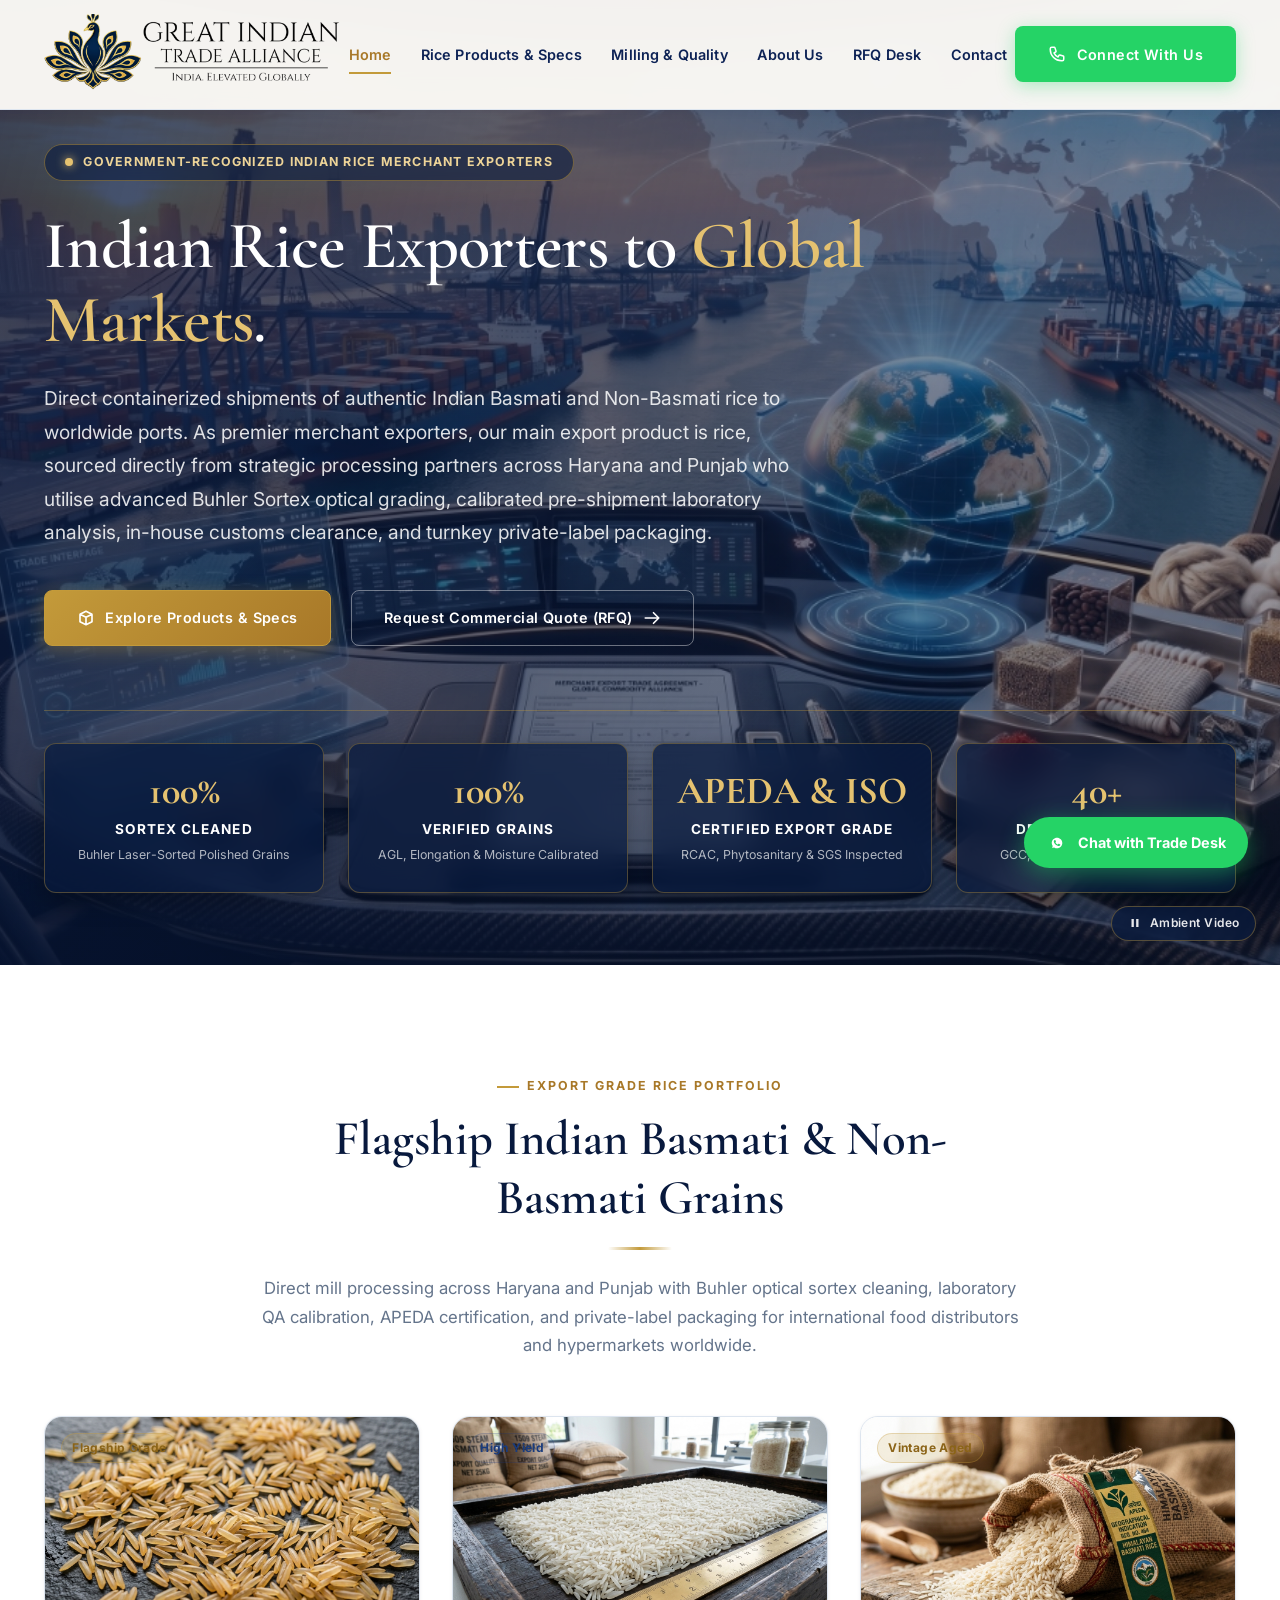
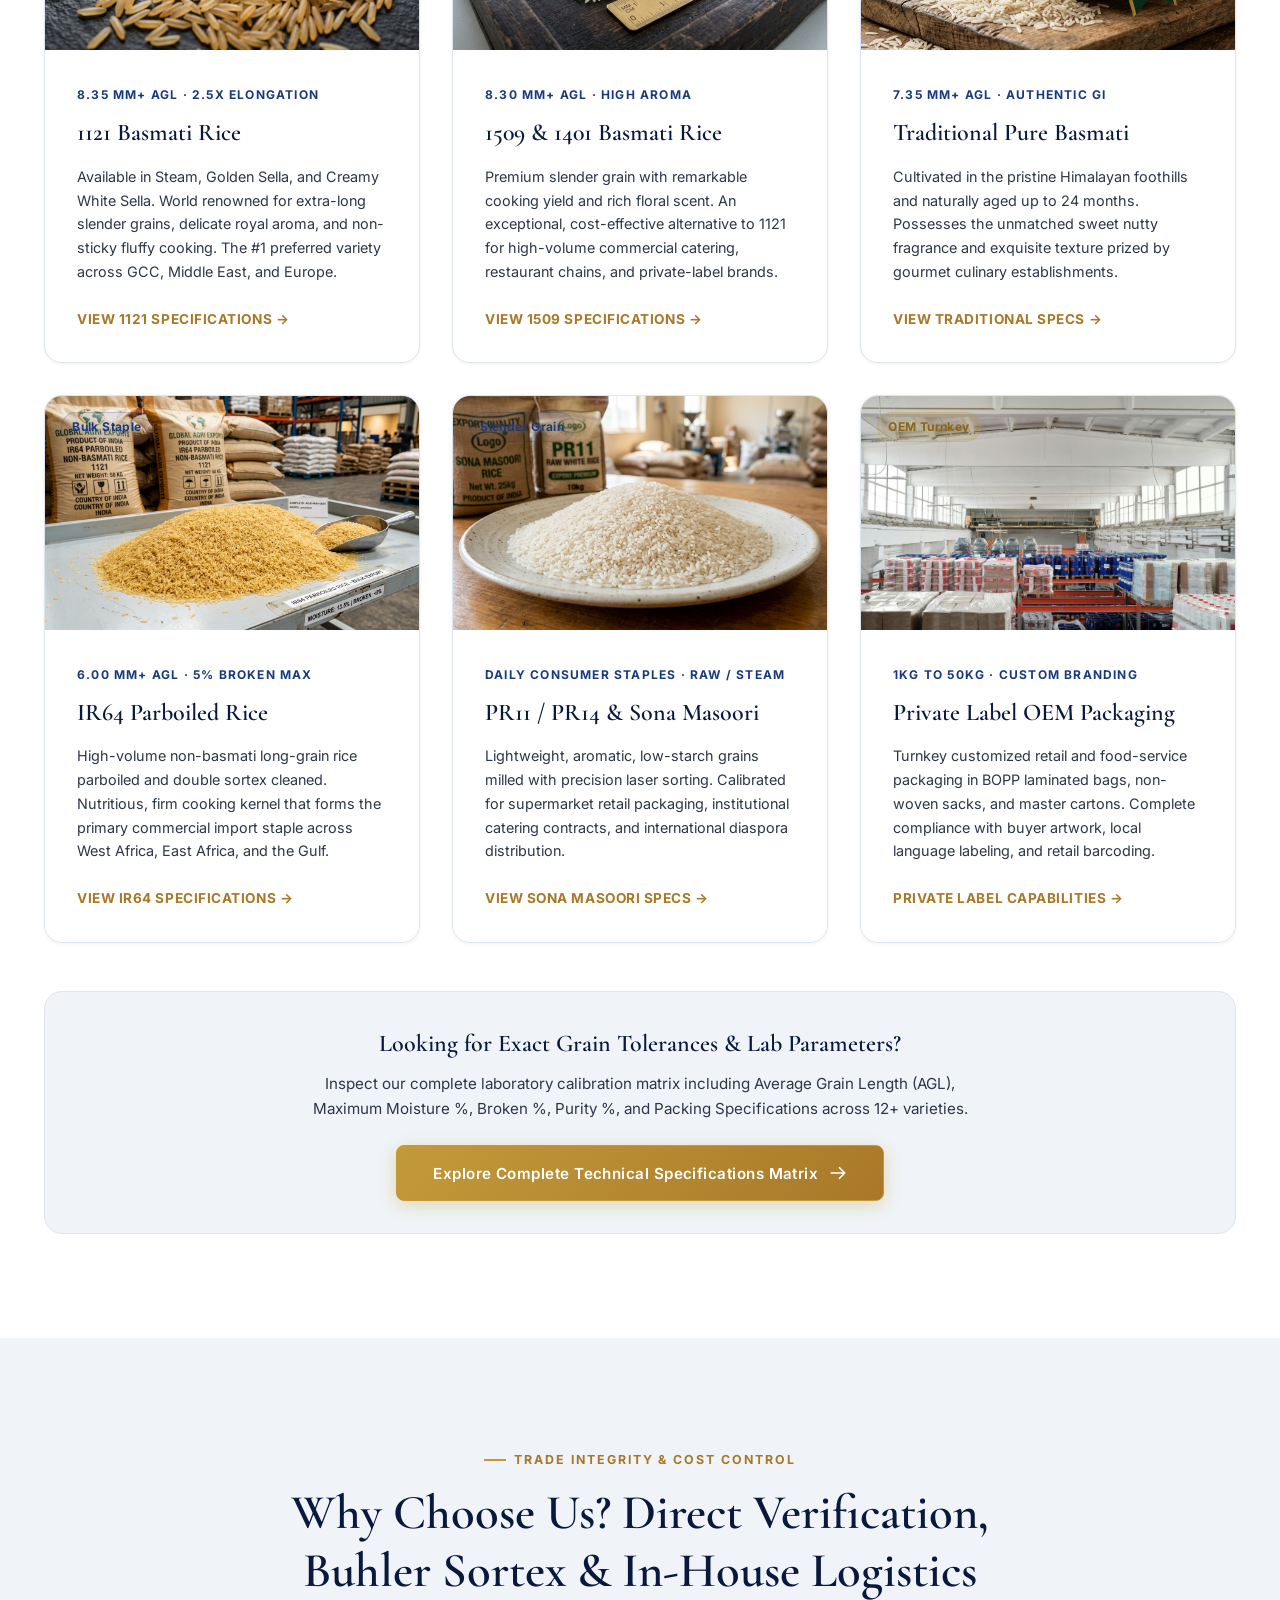
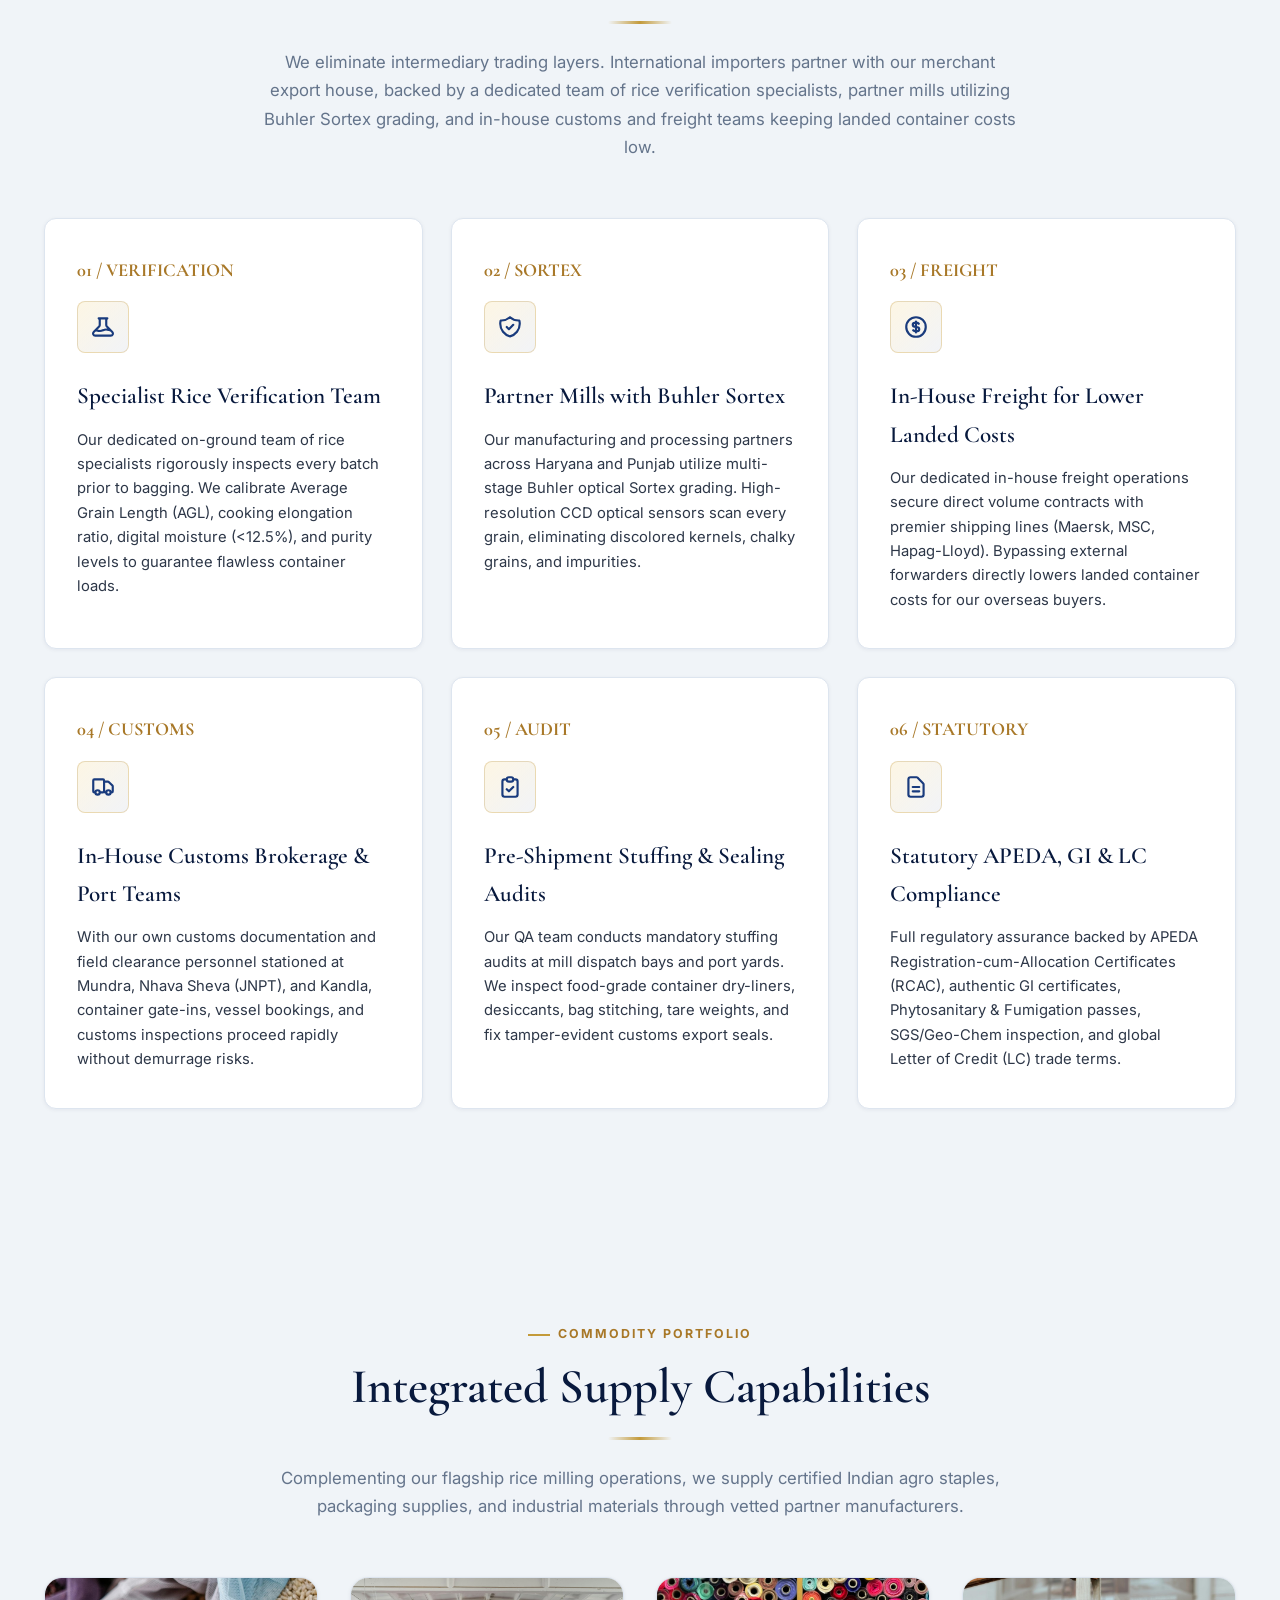
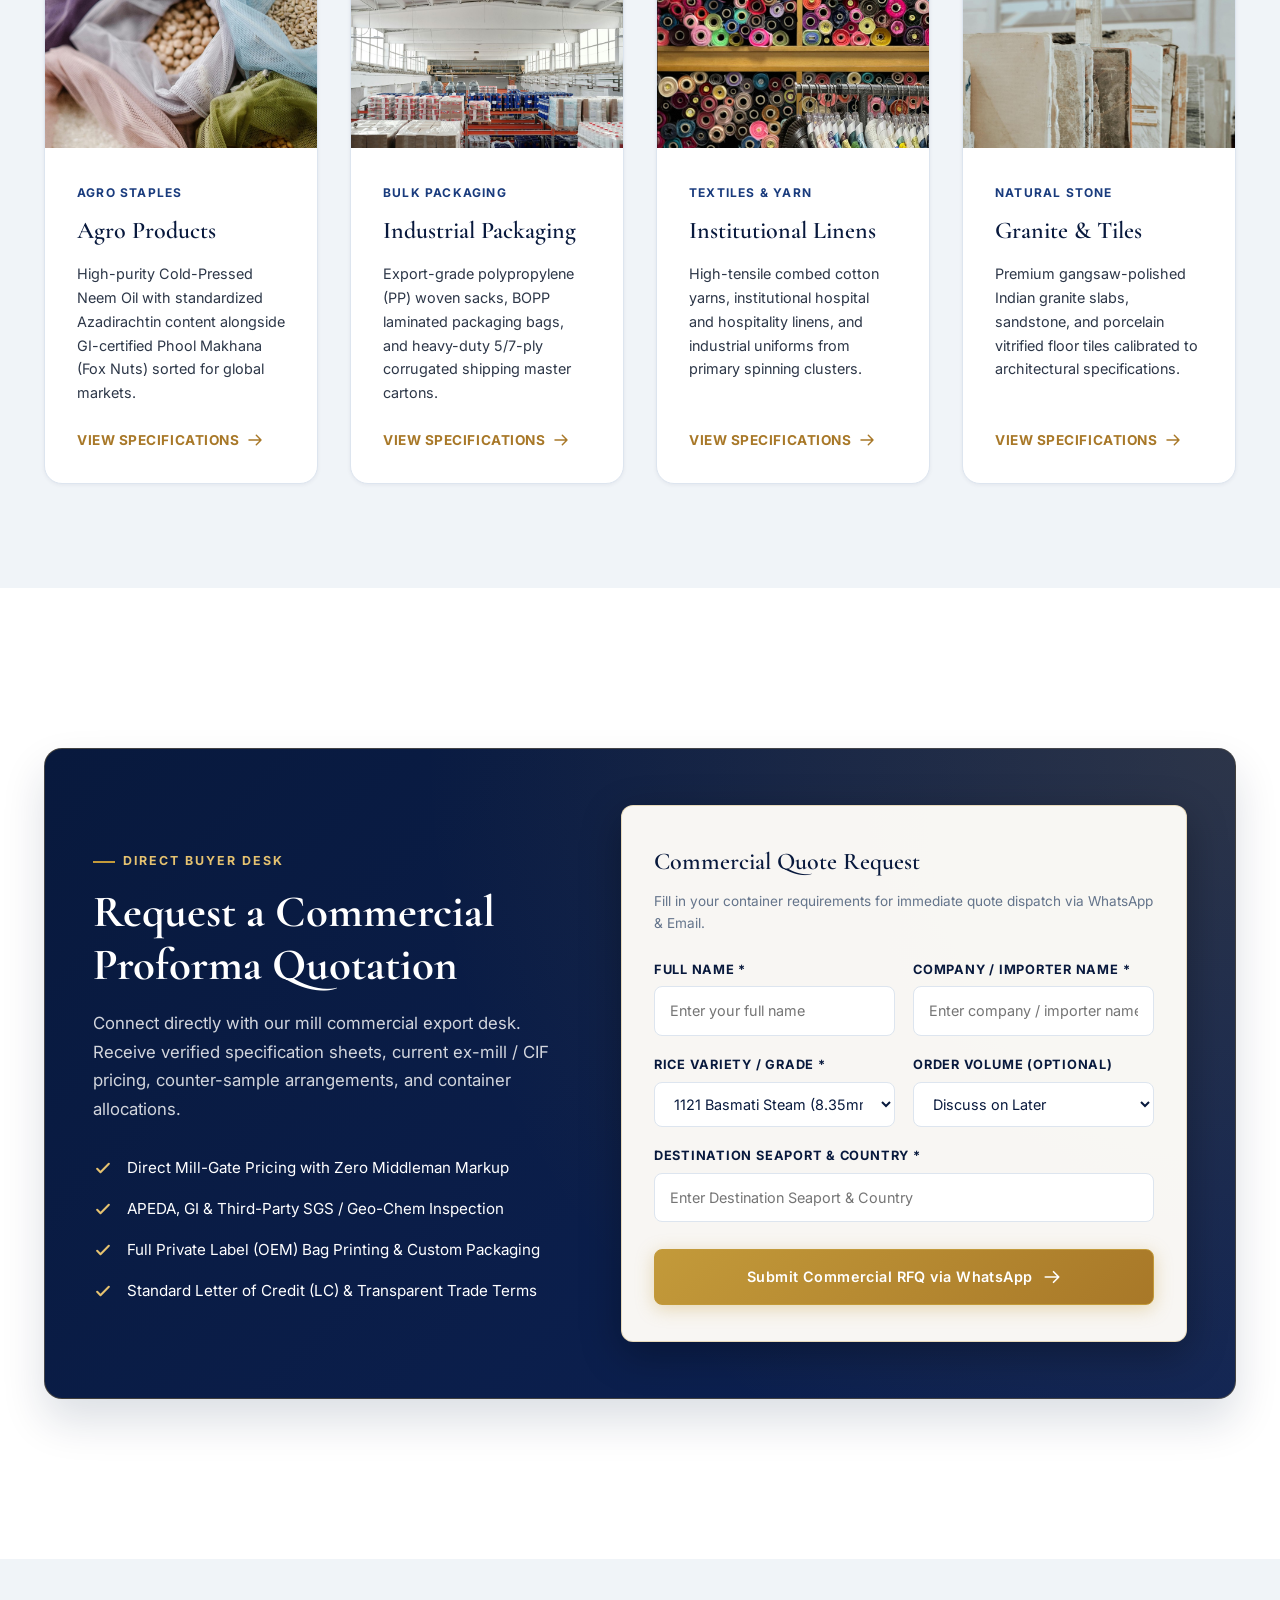
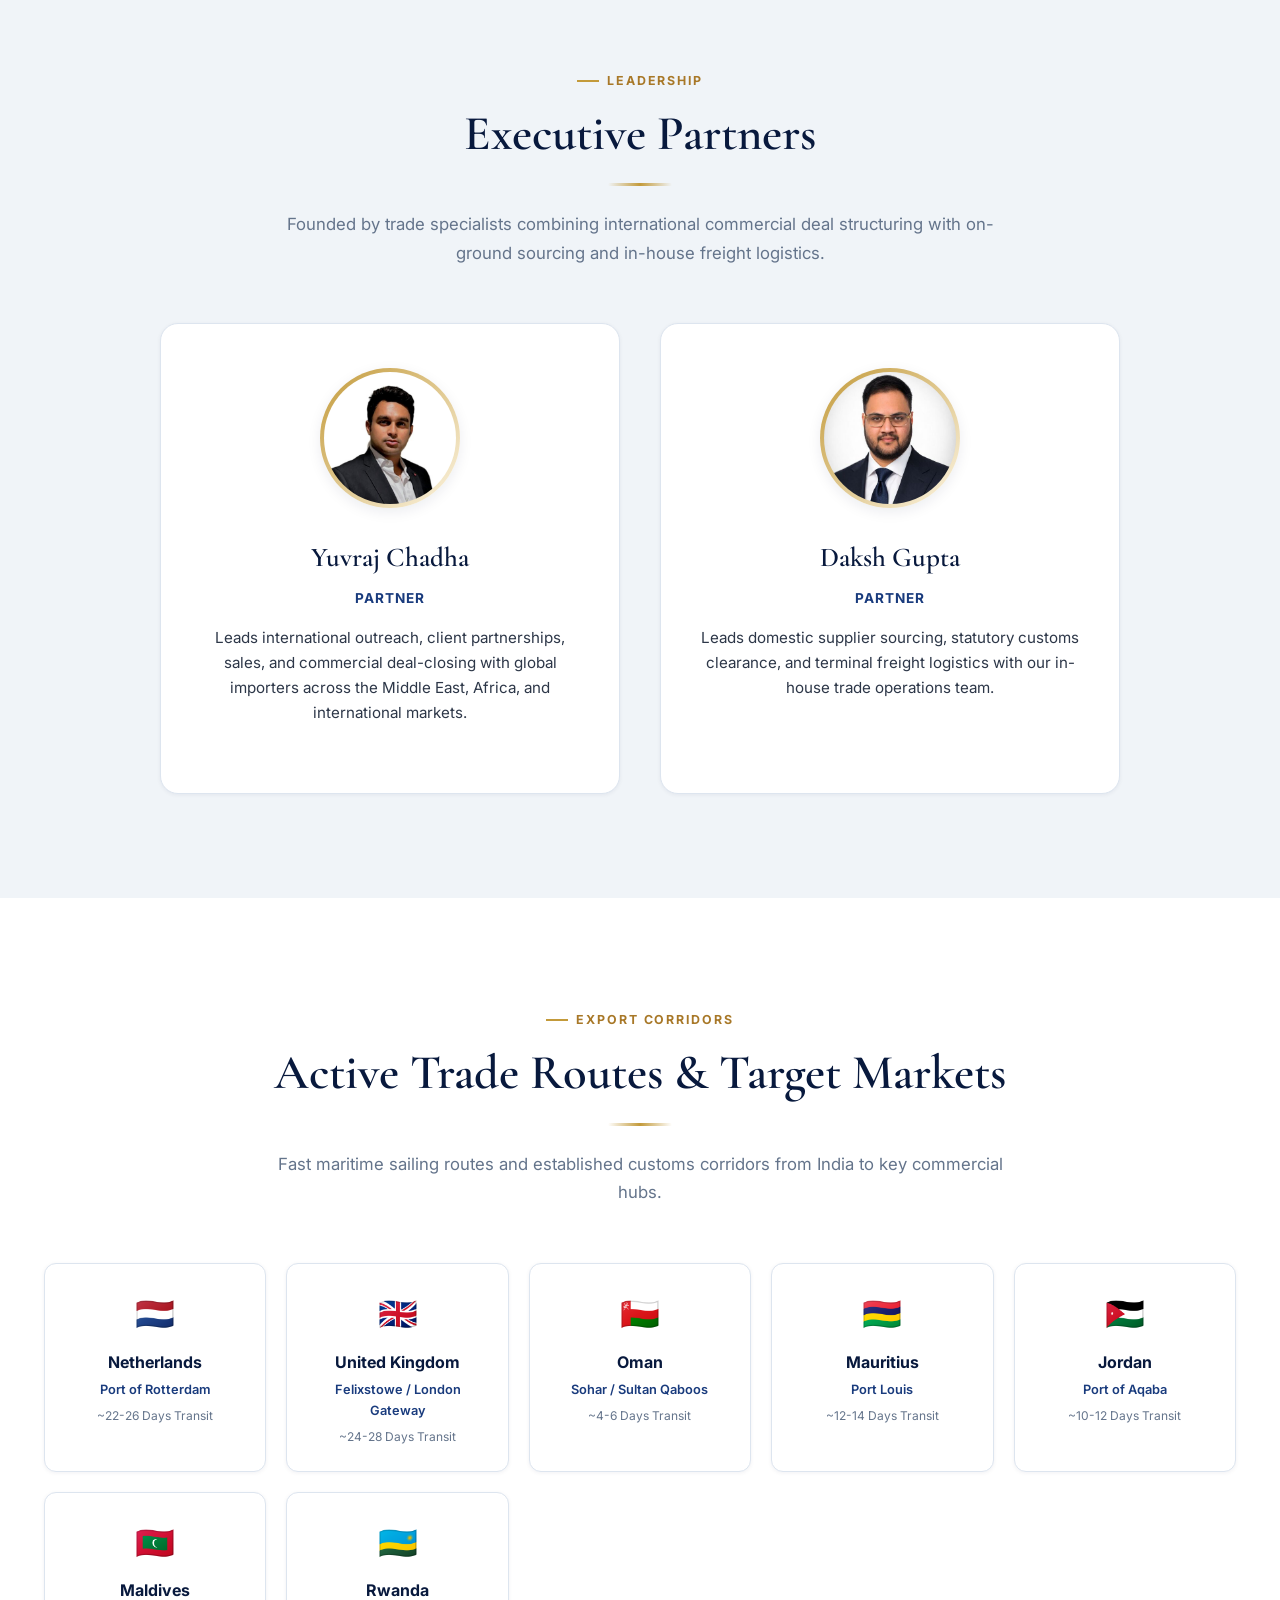
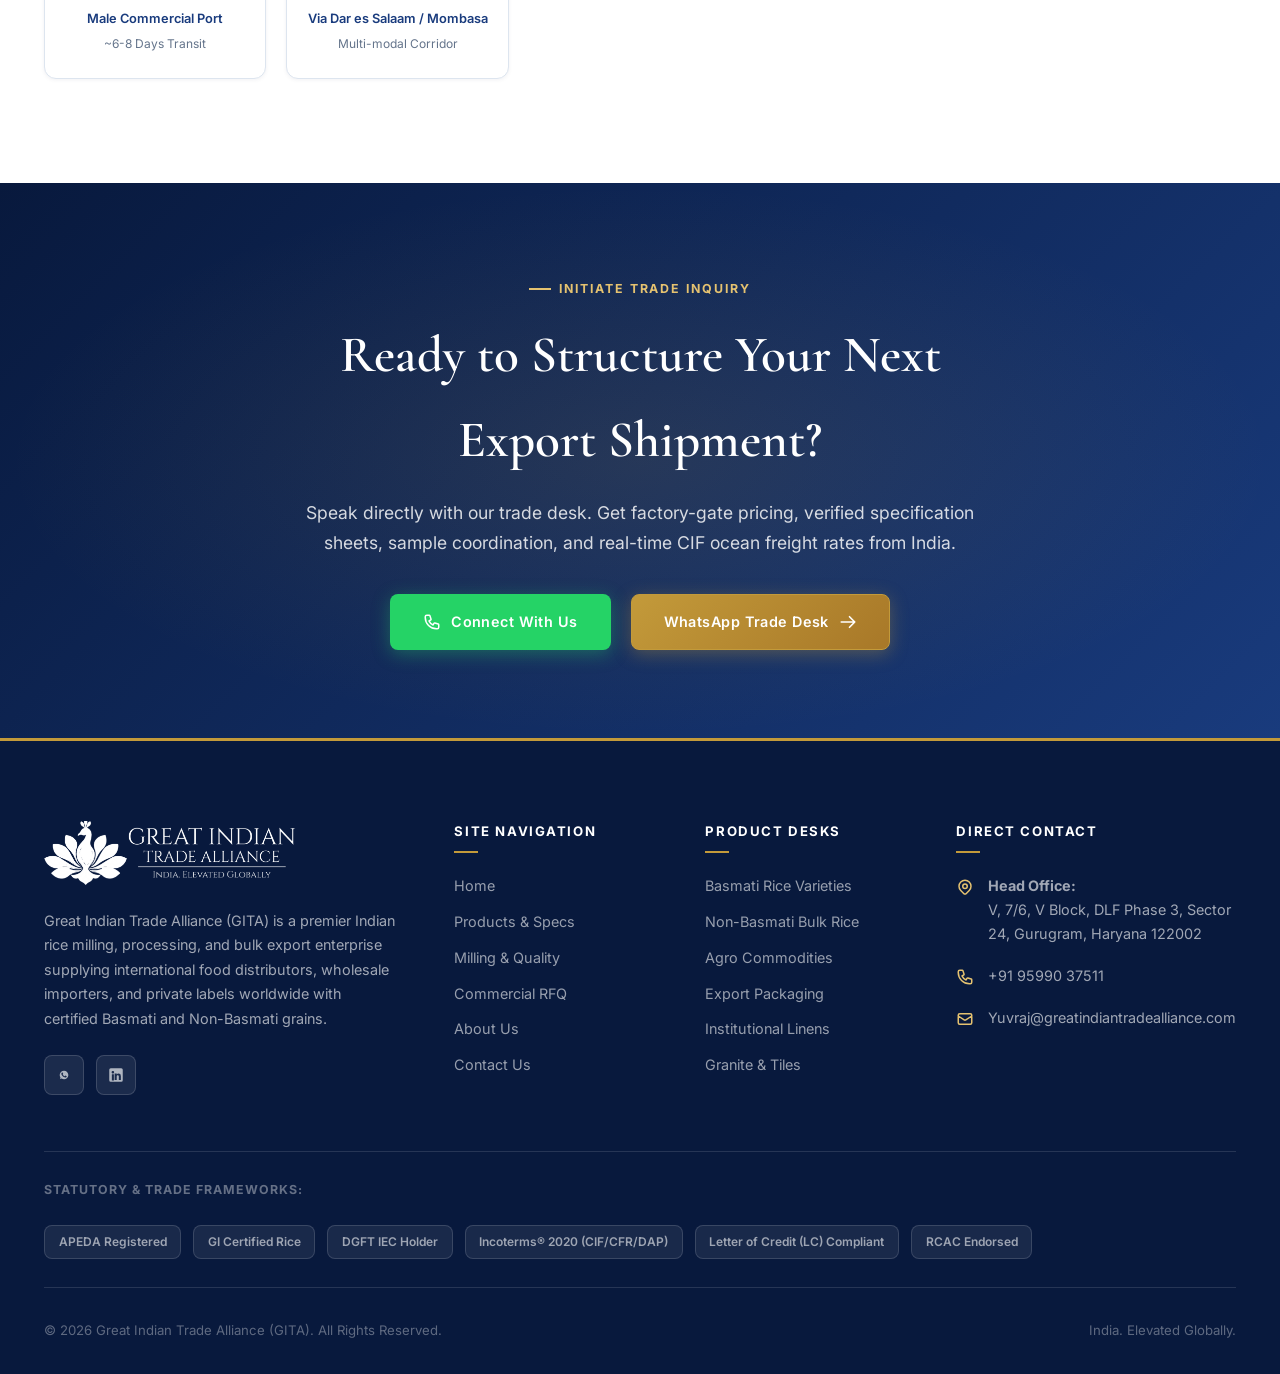
==== index.html @ aa15199d "Initial commit: Great Indian Trade Alliance (GITA) export platform" ====
<!DOCTYPE html>
<html lang="en">
<head>
  <meta charset="UTF-8">
  <meta name="viewport" content="width=device-width, initial-scale=1.0">
  
  <title>Indian Rice Exporters &amp; Millers | Basmati &amp; Non-Basmati Bulk Suppliers | GITA</title>
  <meta name="description" content="Great Indian Trade Alliance (GITA) is a premier Indian rice milling and bulk export enterprise. Supplying 1121 Steam, 1121 Golden Sella, 1509 Basmati, and IR64 Parboiled rice to UAE, Saudi Arabia, Europe, and global markets with Buhler Sortex cleaning, APEDA certification, and private-label packaging.">
  <meta name="keywords" content="rice exporter from India, basmati rice exporter from India, Indian rice exporter, rice supplier from India, basmati rice supplier India, bulk rice exporter India, rice exporter to UAE, rice exporter to Saudi Arabia, rice exporter to Europe, Indian basmati rice wholesale supplier, 1121 basmati rice exporter, private label rice supplier India, IR64 parboiled rice exporter">
  <meta name="referrer" content="strict-origin-when-cross-origin">
  
  <!-- Canonical & Open Graph -->
  <link rel="canonical" href="https://greatindiantradealliance.com/">
  <meta property="og:type" content="website">
  <meta property="og:title" content="Indian Rice Exporters &amp; Millers | Great Indian Trade Alliance">
  <meta property="og:description" content="Direct-from-mill containerized exports of premium Indian Basmati and Non-Basmati rice. Sourced from Haryana &amp; Punjab with 100% Sortex cleaning, laboratory QA/QC, and direct port dispatch.">
  <meta property="og:url" content="https://greatindiantradealliance.com/">
  <meta property="og:image" content="images/hero-command-deck.jpg">
  
  <!-- Twitter Card -->
  <meta name="twitter:card" content="summary_large_image">
  <meta name="twitter:title" content="Great Indian Trade Alliance (GITA) — India. Elevated Globally.">
  <meta name="twitter:description" content="Direct rice mill processors and bulk exporters from India to global commercial corridors.">
  <meta name="twitter:image" content="images/hero-command-deck.jpg">
  
  <!-- Favicon -->
  <link rel="icon" type="image/jpeg" href="images/logo-emblem.jpg">
  
  <!-- Google Fonts: Cormorant Garamond & Inter -->
  <link rel="preconnect" href="https://fonts.googleapis.com">
  <link rel="preconnect" href="https://fonts.gstatic.com" crossorigin>
  <link href="https://fonts.googleapis.com/css2?family=Cormorant+Garamond:ital,wght@0,500;0,600;0,700;1,600&family=Inter:wght@400;500;600;700;800&display=swap" rel="stylesheet">
  
  <!-- Core Stylesheet -->
  <link rel="stylesheet" href="css/style.css">

  <!-- Schema.org Structured Data -->
  <script type="application/ld+json">
  {
    "@context": "https://schema.org",
    "@type": "Corporation",
    "name": "Great Indian Trade Alliance",
    "alternateName": "GITA",
    "url": "https://greatindiantradealliance.com",
    "logo": "https://greatindiantradealliance.com/images/logo-cropped.png",
    "description": "Premier Indian rice millers, processors, and bulk exporters supplying certified Basmati and Non-Basmati grains to global markets with in-house quality control and direct port logistics.",
    "telephone": "+919599037511",
    "email": "Yuvraj@greatindiantradealliance.com",
    "address": {
      "@type": "PostalAddress",
      "streetAddress": "V, 7/6, V Block, DLF Phase 3, Sector 24",
      "addressLocality": "Gurugram",
      "addressRegion": "Haryana",
      "postalCode": "122002",
      "addressCountry": "IN"
    },
    "founders": [
      {
        "@type": "Person",
        "name": "Yuvraj Chadha",
        "jobTitle": "Partner"
      },
      {
        "@type": "Person",
        "name": "Daksh Gupta",
        "jobTitle": "Partner"
      }
    ]
  }
  </script>
</head>
<body>

  <!-- ==========================================================================
       HEADER & NAVIGATION (LOGO & REFINED NAV)
       ========================================================================== -->
  <header class="site-header">
    <div class="container nav-wrap">
      <a href="index.html" class="brand-logo" aria-label="Great Indian Trade Alliance Home">
        <img src="images/logo-cropped.png" alt="Great Indian Trade Alliance - India. Elevated Globally.">
      </a>
      
      <nav class="nav-menu" aria-label="Main Navigation">
        <a href="index.html" class="nav-link active">Home</a>
        <a href="products.html" class="nav-link">Rice Products &amp; Specs</a>
        <a href="services.html" class="nav-link">Milling &amp; Quality</a>
        <a href="about.html" class="nav-link">About Us</a>
        <a href="#rfq" class="nav-link">RFQ Desk</a>
        <a href="contact.html" class="nav-link">Contact</a>
      </nav>

      <div class="nav-actions">
        <a href="tel:+919599037511" class="btn btn-whatsapp" title="Connect With GITA Trade Desk">
          <svg viewBox="0 0 24 24" fill="none" stroke="currentColor" stroke-width="2">
            <path stroke-linecap="round" stroke-linejoin="round" d="M3 5a2 2 0 012-2h3.28a1 1 0 01.948.684l1.498 4.493a1 1 0 01-.502 1.21l-2.257 1.13a11.042 11.042 0 005.516 5.516l1.13-2.257a1 1 0 011.21-.502l4.493 1.498a1 1 0 01.684.949V19a2 2 0 01-2 2h-1C9.716 21 3 14.284 3 6V5z" />
          </svg>
          <span>Connect With Us</span>
        </a>
        <button class="mobile-toggle" aria-label="Open navigation menu">
          <svg viewBox="0 0 24 24" fill="none" stroke="currentColor" stroke-width="2">
            <path stroke-linecap="round" stroke-linejoin="round" d="M4 6h16M4 12h16M4 18h16" />
          </svg>
        </button>
      </div>
    </div>
  </header>

  <!-- Mobile Drawer -->
  <div class="mobile-drawer-overlay"></div>
  <aside class="mobile-drawer">
    <div>
      <div class="drawer-header">
        <a href="index.html" class="brand-logo">
          <img src="images/logo-cropped.png" alt="GITA Logo" style="height: 56px;">
        </a>
        <button class="drawer-close" aria-label="Close navigation menu">
          <svg viewBox="0 0 24 24" fill="none" stroke="currentColor" stroke-width="2">
            <path stroke-linecap="round" stroke-linejoin="round" d="M6 18L18 6M6 6l12 12" />
          </svg>
        </button>
      </div>
      <nav class="drawer-links">
        <a href="index.html" class="drawer-link active">Home</a>
        <a href="#products-showcase" class="drawer-link">Products &amp; Specs</a>
        <a href="#infrastructure" class="drawer-link">Milling &amp; Quality</a>
        <a href="about.html" class="drawer-link">About Us</a>
        <a href="#rfq" class="drawer-link">RFQ Desk</a>
        <a href="contact.html" class="drawer-link">Contact Desk</a>
      </nav>
    </div>
    <div class="drawer-footer">
      <a href="tel:+919599037511" class="btn btn-whatsapp" style="width: 100%; margin-bottom: 0.75rem;">
        <svg viewBox="0 0 24 24" fill="none" stroke="currentColor" stroke-width="2">
          <path stroke-linecap="round" stroke-linejoin="round" d="M3 5a2 2 0 012-2h3.28a1 1 0 01.948.684l1.498 4.493a1 1 0 01-.502 1.21l-2.257 1.13a11.042 11.042 0 005.516 5.516l1.13-2.257a1 1 0 011.21-.502l4.493 1.498a1 1 0 01.684.949V19a2 2 0 01-2 2h-1C9.716 21 3 14.284 3 6V5z" />
        </svg>
        <span>Connect With Us</span>
      </a>
      <a href="https://wa.me/919599037511?text=Hello%20GITA%20Trade%20Desk%2C%20I%20would%20like%20to%20inquire%20about%20importing%20rice%20from%20India." class="btn btn-outline" style="width: 100%;" target="_blank" rel="noopener noreferrer">
        <span>Chat on WhatsApp</span>
      </a>
    </div>
  </aside>

  <!-- ==========================================================================
       SECTION 1: HERO SECTION (PRODUCT & MILL DRIVEN)
       ========================================================================== -->
  <section class="hero" id="home">
    <!-- Fallback & Instant LCP Backdrop Image (Layer 0) -->
    <img src="images/hero-command-deck.jpg" alt="Global Rice Export Terminal and Mill Packaging" class="hero-backdrop-img">

    <!-- Ambient Background Video (Layer 1 — sits above the fallback image) -->
    <div class="hero-video-wrap" id="heroVideoWrap" aria-hidden="true">
      <!-- Native HTML5 Video Fallback (Zero Config Errors, Hostinger Ready) -->
      <video id="heroBgNativeVideo" class="hero-bg-native-video" autoplay loop muted playsinline poster="images/hero-command-deck.jpg" style="display: none;">
        <source src="images/hero-video.mp4" type="video/mp4">
      </video>

      <!-- Clean YouTube Embed Player (No Deprecated Parameters, Standards Compliant) -->
      <iframe
        id="heroBgVideo"
        src="https://www.youtube.com/embed/XlwuM3cI-yU?autoplay=1&mute=1&loop=1&playlist=XlwuM3cI-yU&controls=0&rel=0&playsinline=1"
        title="Great Indian Trade Alliance Export Facilities"
        frameborder="0"
        allow="accelerometer; autoplay; clipboard-write; encrypted-media; gyroscope; picture-in-picture; web-share"
        referrerpolicy="strict-origin-when-cross-origin"
        tabindex="-1">
      </iframe>
    </div>

    <!-- Tint Readability Overlay (Layer 2 — sits above the video) -->
    <div class="hero-backdrop-overlay"></div>

    <!-- Ambient Video Controls Toggle (Discreet, Accessible) -->
    <button type="button" class="hero-video-toggle" id="heroVideoToggle" aria-label="Pause background video" title="Toggle background video playback">
      <svg class="icon-pause" viewBox="0 0 24 24" fill="currentColor">
        <path d="M6 19h4V5H6v14zm8-14v14h4V5h-4z"/>
      </svg>
      <svg class="icon-play" viewBox="0 0 24 24" fill="currentColor" style="display: none;">
        <path d="M8 5v14l11-7z"/>
      </svg>
      <span>Ambient Video</span>
    </button>

    <div class="container hero-content">
      <div class="hero-badge">
        <span class="pulsing-dot"></span>
        <span>Government-Recognized Indian Rice Merchant Exporters</span>
      </div>

      <h1 class="heading-display">
        Indian Rice Exporters to <span class="text-gold">Global Markets</span>.
      </h1>

      <p class="hero-sub">
        Direct containerized shipments of authentic Indian Basmati and Non-Basmati rice to worldwide ports. As premier merchant exporters, our main export product is rice, sourced directly from strategic processing partners across Haryana and Punjab who utilise advanced Buhler Sortex optical grading, calibrated pre-shipment laboratory analysis, in-house customs clearance, and turnkey private-label packaging.
      </p>

      <div class="hero-ctas">
        <a href="#products-showcase" class="btn btn-primary">
          <svg viewBox="0 0 24 24" fill="none" stroke="currentColor" stroke-width="2.2">
            <path stroke-linecap="round" stroke-linejoin="round" d="M20 7l-8-4-8 4m16 0l-8 4m8-4v10l-8 4m0-10L4 7m8 4v10M4 7v10l8 4" />
          </svg>
          <span>Explore Products &amp; Specs</span>
        </a>
        <a href="#rfq" class="btn btn-outline" style="border-color: rgba(255,255,255,0.4); color: var(--white);">
          <span>Request Commercial Quote (RFQ)</span>
          <svg viewBox="0 0 24 24" fill="none" stroke="currentColor" stroke-width="2.2">
            <path stroke-linecap="round" stroke-linejoin="round" d="M14 5l7 7m0 0l-7 7m7-7H3" />
          </svg>
        </a>
      </div>

      <!-- Hero Trust Stats Strip (IREF & Rice Master Benchmark — 2s Upward Counter, Zero MT Mention) -->
      <div class="hero-stats-strip">
        <div class="hero-stats-grid">
          <div class="hero-stat-item">
            <div class="hero-stat-num stat-counter" data-target="100" data-suffix="%">0%</div>
            <div class="hero-stat-label">Sortex Cleaned</div>
            <div class="hero-stat-sub">Buhler Laser-Sorted Polished Grains</div>
          </div>

          <div class="hero-stat-item">
            <div class="hero-stat-num stat-counter" data-target="100" data-suffix="%">0%</div>
            <div class="hero-stat-label">Verified Grains</div>
            <div class="hero-stat-sub">AGL, Elongation &amp; Moisture Calibrated</div>
          </div>

          <div class="hero-stat-item">
            <div class="hero-stat-num">APEDA &amp; ISO</div>
            <div class="hero-stat-label">Certified Export Grade</div>
            <div class="hero-stat-sub">RCAC, Phytosanitary &amp; SGS Inspected</div>
          </div>

          <div class="hero-stat-item">
            <div class="hero-stat-num stat-counter" data-target="40" data-suffix="+">0+</div>
            <div class="hero-stat-label">Destination Ports</div>
            <div class="hero-stat-sub">GCC, Europe, UK, Africa &amp; Global</div>
          </div>
        </div>
      </div>
    </div>
  </section>

  <!-- ==========================================================================
       SECTION 2: EXPORT-GRADE RICE PORTFOLIO SHOWCASE
       ========================================================================== -->
  <section class="section-white" id="products-showcase">
    <div class="container">
      <div class="section-header">
        <span class="eyebrow">Export Grade Rice Portfolio</span>
        <h2 class="heading-section">Flagship Indian Basmati &amp; Non-Basmati Grains</h2>
        <div class="gold-divider"></div>
        <p>
          Direct mill processing across Haryana and Punjab with Buhler optical sortex cleaning, laboratory QA calibration, APEDA certification, and private-label packaging for international food distributors and hypermarkets worldwide.
        </p>
      </div>

      <div class="category-grid" style="grid-template-columns: repeat(3, 1fr);">
        <!-- Card 1: 1121 Basmati -->
        <article class="cat-card">
          <div class="cat-card-img-wrap">
            <img src="images/rice-1121-golden-sella.jpg" alt="1121 Basmati Rice Steam and Golden Sella exporter India">
            <span class="spec-badge spec-badge-gold" style="position: absolute; top: 1rem; left: 1rem;">Flagship Grade</span>
          </div>
          <div class="cat-card-body">
            <span class="cat-tag">8.35 mm+ AGL · 2.5x Elongation</span>
            <h3>1121 Basmati Rice</h3>
            <p>
              Available in Steam, Golden Sella, and Creamy White Sella. World renowned for extra-long slender grains, delicate royal aroma, and non-sticky fluffy cooking. The #1 preferred variety across GCC, Middle East, and Europe.
            </p>
            <a href="1121-basmati-rice-exporter.html" class="cat-link">
              <span>View 1121 Specifications &rarr;</span>
            </a>
          </div>
        </article>

        <!-- Card 2: 1509 & 1401 Basmati -->
        <article class="cat-card">
          <div class="cat-card-img-wrap">
            <img src="images/rice-1509-steam.jpg" alt="1509 and 1401 Basmati Rice exporter from India">
            <span class="spec-badge" style="position: absolute; top: 1rem; left: 1rem;">High Yield</span>
          </div>
          <div class="cat-card-body">
            <span class="cat-tag">8.30 mm+ AGL · High Aroma</span>
            <h3>1509 &amp; 1401 Basmati Rice</h3>
            <p>
              Premium slender grain with remarkable cooking yield and rich floral scent. An exceptional, cost-effective alternative to 1121 for high-volume commercial catering, restaurant chains, and private-label brands.
            </p>
            <a href="products.html#basmati-specs" class="cat-link">
              <span>View 1509 Specifications &rarr;</span>
            </a>
          </div>
        </article>

        <!-- Card 3: Traditional Basmati -->
        <article class="cat-card">
          <div class="cat-card-img-wrap">
            <img src="images/rice-traditional-aged.jpg" alt="Traditional Himalayan Aged Basmati Rice exporter">
            <span class="spec-badge spec-badge-gold" style="position: absolute; top: 1rem; left: 1rem;">Vintage Aged</span>
          </div>
          <div class="cat-card-body">
            <span class="cat-tag">7.35 mm+ AGL · Authentic GI</span>
            <h3>Traditional Pure Basmati</h3>
            <p>
              Cultivated in the pristine Himalayan foothills and naturally aged up to 24 months. Possesses the unmatched sweet nutty fragrance and exquisite texture prized by gourmet culinary establishments.
            </p>
            <a href="products.html#basmati-specs" class="cat-link">
              <span>View Traditional Specs &rarr;</span>
            </a>
          </div>
        </article>

        <!-- Card 4: IR64 Parboiled -->
        <article class="cat-card">
          <div class="cat-card-img-wrap">
            <img src="images/rice-ir64-parboiled.jpg" alt="IR64 Parboiled Non-Basmati Rice bulk exporter">
            <span class="spec-badge" style="position: absolute; top: 1rem; left: 1rem;">Bulk Staple</span>
          </div>
          <div class="cat-card-body">
            <span class="cat-tag">6.00 mm+ AGL · 5% Broken Max</span>
            <h3>IR64 Parboiled Rice</h3>
            <p>
              High-volume non-basmati long-grain rice parboiled and double sortex cleaned. Nutritious, firm cooking kernel that forms the primary commercial import staple across West Africa, East Africa, and the Gulf.
            </p>
            <a href="products.html#non-basmati-specs" class="cat-link">
              <span>View IR64 Specifications &rarr;</span>
            </a>
          </div>
        </article>

        <!-- Card 5: PR11/14 & Sona Masoori -->
        <article class="cat-card">
          <div class="cat-card-img-wrap">
            <img src="images/rice-sona-masoori-pr11.jpg" alt="PR11 PR14 Sona Masoori rice exporter India">
            <span class="spec-badge" style="position: absolute; top: 1rem; left: 1rem;">Slender Grain</span>
          </div>
          <div class="cat-card-body">
            <span class="cat-tag">Daily Consumer Staples · Raw / Steam</span>
            <h3>PR11 / PR14 &amp; Sona Masoori</h3>
            <p>
              Lightweight, aromatic, low-starch grains milled with precision laser sorting. Calibrated for supermarket retail packaging, institutional catering contracts, and international diaspora distribution.
            </p>
            <a href="products.html#non-basmati-specs" class="cat-link">
              <span>View Sona Masoori Specs &rarr;</span>
            </a>
          </div>
        </article>

        <!-- Card 6: Private Label Packaging -->
        <article class="cat-card">
          <div class="cat-card-img-wrap">
            <img src="images/cat-packaging.jpg" alt="Private label custom packaging rice exporter India">
            <span class="spec-badge spec-badge-gold" style="position: absolute; top: 1rem; left: 1rem;">OEM Turnkey</span>
          </div>
          <div class="cat-card-body">
            <span class="cat-tag">1kg to 50kg · Custom Branding</span>
            <h3>Private Label OEM Packaging</h3>
            <p>
              Turnkey customized retail and food-service packaging in BOPP laminated bags, non-woven sacks, and master cartons. Complete compliance with buyer artwork, local language labeling, and retail barcoding.
            </p>
            <a href="private-label-rice-supplier.html" class="cat-link">
              <span>Private Label Capabilities &rarr;</span>
            </a>
          </div>
        </article>
      </div>

      <!-- Prominent Full Specifications Link -->
      <div style="text-align: center; margin-top: 3rem; padding: 2rem; background: var(--bg-alt); border-radius: var(--radius-lg); border: 1px solid var(--border-light);">
        <h3 style="font-family: var(--font-serif); font-size: 1.5rem; color: var(--navy-900); margin-bottom: 0.5rem; font-weight: 600;">
          Looking for Exact Grain Tolerances &amp; Lab Parameters?
        </h3>
        <p style="color: var(--text-body); max-width: 680px; margin: 0 auto 1.5rem; font-size: 0.95rem;">
          Inspect our complete laboratory calibration matrix including Average Grain Length (AGL), Maximum Moisture %, Broken %, Purity %, and Packing Specifications across 12+ varieties.
        </p>
        <a href="products.html" class="btn btn-primary" style="padding: 0.9rem 2.25rem; font-size: 0.95rem;">
          <span>Explore Complete Technical Specifications Matrix</span>
          <svg viewBox="0 0 24 24" fill="none" stroke="currentColor" stroke-width="2.2">
            <path stroke-linecap="round" stroke-linejoin="round" d="M14 5l7 7m0 0l-7 7m7-7H3" />
          </svg>
        </a>
      </div>
    </div>
  </section>

  <!-- ==========================================================================
       SECTION 3: WHY CHOOSE US (OPERATING ARCHITECTURE & 6 INTEGRITY PILLARS)
       ========================================================================== -->
  <section class="section-alt" id="why-us">
    <div class="container">
      <div class="section-header">
        <span class="eyebrow">Trade Integrity &amp; Cost Control</span>
        <h2 class="heading-section">Why Choose Us? Direct Verification, Buhler Sortex &amp; In-House Logistics</h2>
        <div class="gold-divider"></div>
        <p>
          We eliminate intermediary trading layers. International importers partner with our merchant export house, backed by a dedicated team of rice verification specialists, partner mills utilizing Buhler Sortex grading, and in-house customs and freight teams keeping landed container costs low.
        </p>
      </div>

      <div class="pillars-grid">
        <!-- Pillar 1: Rice Verification Specialists -->
        <article class="pillar-card">
          <span class="pillar-num">01 / VERIFICATION</span>
          <div class="pillar-icon">
            <svg viewBox="0 0 24 24" fill="none" stroke="currentColor" stroke-width="2">
              <path stroke-linecap="round" stroke-linejoin="round" d="M19.428 15.428a2 2 0 00-1.022-.547l-2.387-.477a6 6 0 00-3.86.517l-.318.158a6 6 0 01-3.86.517L6.05 15.21a2 2 0 00-1.806.547M8 4h8l-1 1v5.172a2 2 0 00.586 1.414l5 5c1.26 1.26.367 3.414-1.415 3.414H4.828c-1.782 0-2.674-2.154-1.414-3.414l5-5A2 2 0 009 10.172V5L8 4z" />
            </svg>
          </div>
          <h3>Specialist Rice Verification Team</h3>
          <p>
            Our dedicated on-ground team of rice specialists rigorously inspects every batch prior to bagging. We calibrate Average Grain Length (AGL), cooking elongation ratio, digital moisture (&lt;12.5%), and purity levels to guarantee flawless container loads.
          </p>
        </article>

        <!-- Pillar 2: Buhler Sortex Partner Mills -->
        <article class="pillar-card">
          <span class="pillar-num">02 / SORTEX</span>
          <div class="pillar-icon">
            <svg viewBox="0 0 24 24" fill="none" stroke="currentColor" stroke-width="2">
              <path stroke-linecap="round" stroke-linejoin="round" d="M9 12l2 2 4-4m5.618-4.016A11.955 11.955 0 0112 2.944a11.955 11.955 0 01-8.618 3.04A12.02 12.02 0 003 9c0 5.591 3.824 10.29 9 11.622 5.176-1.332 9-6.03 9-11.622 0-1.042-.133-2.052-.382-3.016z" />
            </svg>
          </div>
          <h3>Partner Mills with Buhler Sortex</h3>
          <p>
            Our manufacturing and processing partners across Haryana and Punjab utilize multi-stage Buhler optical Sortex grading. High-resolution CCD optical sensors scan every grain, eliminating discolored kernels, chalky grains, and impurities.
          </p>
        </article>

        <!-- Pillar 3: In-House Freight for Lower Landed Cost -->
        <article class="pillar-card">
          <span class="pillar-num">03 / FREIGHT</span>
          <div class="pillar-icon">
            <svg viewBox="0 0 24 24" fill="none" stroke="currentColor" stroke-width="2">
              <path stroke-linecap="round" stroke-linejoin="round" d="M12 8c-1.657 0-3 .895-3 2s1.343 2 3 2 3 .895 3 2-1.343 2-3 2m0-8c1.11 0 2.08.402 2.599 1M12 8V7m0 1v8m0 0v1m0-1c-1.11 0-2.08-.402-2.599-1M21 12a9 9 0 11-18 0 9 9 0 0118 0z" />
            </svg>
          </div>
          <h3>In-House Freight for Lower Landed Costs</h3>
          <p>
            Our dedicated in-house freight operations secure direct volume contracts with premier shipping lines (Maersk, MSC, Hapag-Lloyd). Bypassing external forwarders directly lowers landed container costs for our overseas buyers.
          </p>
        </article>

        <!-- Pillar 4: In-House Customs Clearance -->
        <article class="pillar-card">
          <span class="pillar-num">04 / CUSTOMS</span>
          <div class="pillar-icon">
            <svg viewBox="0 0 24 24" fill="none" stroke="currentColor" stroke-width="2">
              <path stroke-linecap="round" stroke-linejoin="round" d="M13 16V6a1 1 0 00-1-1H4a1 1 0 00-1 1v10a1 1 0 001 1h1m8-1a1 1 0 01-1 1H9m4-1V8a1 1 0 011-1h2.586a1 1 0 01.707.293l3.414 3.414a1 1 0 01.293.707V16a1 1 0 01-1 1h-1m-6-1a1 1 0 001 1h1M5 17a2 2 0 104 0m-4 0a2 2 0 114 0m6 0a2 2 0 104 0m-4 0a2 2 0 114 0" />
            </svg>
          </div>
          <h3>In-House Customs Brokerage &amp; Port Teams</h3>
          <p>
            With our own customs documentation and field clearance personnel stationed at Mundra, Nhava Sheva (JNPT), and Kandla, container gate-ins, vessel bookings, and customs inspections proceed rapidly without demurrage risks.
          </p>
        </article>

        <!-- Pillar 5: Stuffing Audit -->
        <article class="pillar-card">
          <span class="pillar-num">05 / AUDIT</span>
          <div class="pillar-icon">
            <svg viewBox="0 0 24 24" fill="none" stroke="currentColor" stroke-width="2">
              <path stroke-linecap="round" stroke-linejoin="round" d="M9 5H7a2 2 0 00-2 2v12a2 2 0 002 2h10a2 2 0 002-2V7a2 2 0 00-2-2h-2M9 5a2 2 0 002 2h2a2 2 0 002-2M9 5a2 2 0 012-2h2a2 2 0 012 2m-6 9l2 2 4-4" />
            </svg>
          </div>
          <h3>Pre-Shipment Stuffing &amp; Sealing Audits</h3>
          <p>
            Our QA team conducts mandatory stuffing audits at mill dispatch bays and port yards. We inspect food-grade container dry-liners, desiccants, bag stitching, tare weights, and fix tamper-evident customs export seals.
          </p>
        </article>

        <!-- Pillar 6: Statutory Compliance -->
        <article class="pillar-card">
          <span class="pillar-num">06 / STATUTORY</span>
          <div class="pillar-icon">
            <svg viewBox="0 0 24 24" fill="none" stroke="currentColor" stroke-width="2">
              <path stroke-linecap="round" stroke-linejoin="round" d="M9 12h6m-6 4h6m2 5H7a2 2 0 01-2-2V5a2 2 0 012-2h5.586a1 1 0 01.707.293l5.414 5.414a1 1 0 01.293.707V19a2 2 0 01-2 2z" />
            </svg>
          </div>
          <h3>Statutory APEDA, GI &amp; LC Compliance</h3>
          <p>
            Full regulatory assurance backed by APEDA Registration-cum-Allocation Certificates (RCAC), authentic GI certificates, Phytosanitary &amp; Fumigation passes, SGS/Geo-Chem inspection, and global Letter of Credit (LC) trade terms.
          </p>
        </article>
      </div>
    </div>
  </section>

  <!-- ==========================================================================
       SECTION 5: INTEGRATED EXPORT CATEGORIES (SECONDARY PORTFOLIO)
       ========================================================================== -->
  <section class="section-alt" id="categories">
    <div class="container">
      <div class="section-header">
        <span class="eyebrow">Commodity Portfolio</span>
        <h2 class="heading-section">Integrated Supply Capabilities</h2>
        <div class="gold-divider"></div>
        <p>
          Complementing our flagship rice milling operations, we supply certified Indian agro staples, packaging supplies, and industrial materials through vetted partner manufacturers.
        </p>
      </div>

      <div class="category-grid" style="grid-template-columns: repeat(4, 1fr);">
        <!-- Card 1: Agro Products -->
        <article class="cat-card">
          <div class="cat-card-img-wrap">
            <img src="images/cat-agro-staples.jpg" alt="Indian agro commodities, cold pressed neem oil and raw makhana fox nuts">
          </div>
          <div class="cat-card-body">
            <span class="cat-tag">Agro Staples</span>
            <h3>Agro Products</h3>
            <p>
              High-purity Cold-Pressed Neem Oil with standardized Azadirachtin content alongside GI-certified Phool Makhana (Fox Nuts) sorted for global markets.
            </p>
            <a href="products.html#agro" class="cat-link">
              <span>View Specifications</span>
              <svg viewBox="0 0 24 24" fill="none" stroke="currentColor" stroke-width="2.2">
                <path stroke-linecap="round" stroke-linejoin="round" d="M14 5l7 7m0 0l-7 7m7-7H3" />
              </svg>
            </a>
          </div>
        </article>

        <!-- Card 2: Packaging Supplies -->
        <article class="cat-card">
          <div class="cat-card-img-wrap">
            <img src="images/cat-packaging.jpg" alt="Industrial packaging warehouse with PP woven sacks and cartons">
          </div>
          <div class="cat-card-body">
            <span class="cat-tag">Bulk Packaging</span>
            <h3>Industrial Packaging</h3>
            <p>
              Export-grade polypropylene (PP) woven sacks, BOPP laminated packaging bags, and heavy-duty 5/7-ply corrugated shipping master cartons.
            </p>
            <a href="products.html#packaging" class="cat-link">
              <span>View Specifications</span>
              <svg viewBox="0 0 24 24" fill="none" stroke="currentColor" stroke-width="2.2">
                <path stroke-linecap="round" stroke-linejoin="round" d="M14 5l7 7m0 0l-7 7m7-7H3" />
              </svg>
            </a>
          </div>
        </article>

        <!-- Card 3: Textiles & Apparel -->
        <article class="cat-card">
          <div class="cat-card-img-wrap">
            <img src="images/cat-textiles-apparel.jpg" alt="Indian textile weaving mills, combed cotton yarn and apparel export">
          </div>
          <div class="cat-card-body">
            <span class="cat-tag">Textiles &amp; Yarn</span>
            <h3>Institutional Linens</h3>
            <p>
              High-tensile combed cotton yarns, institutional hospital and hospitality linens, and industrial uniforms from primary spinning clusters.
            </p>
            <a href="products.html#textiles" class="cat-link">
              <span>View Specifications</span>
              <svg viewBox="0 0 24 24" fill="none" stroke="currentColor" stroke-width="2.2">
                <path stroke-linecap="round" stroke-linejoin="round" d="M14 5l7 7m0 0l-7 7m7-7H3" />
              </svg>
            </a>
          </div>
        </article>

        <!-- Card 4: Construction & Stone -->
        <article class="cat-card">
          <div class="cat-card-img-wrap">
            <img src="images/cat-stone-marble.jpg" alt="Indian granite slabs and porcelain vitrified tiles for export">
          </div>
          <div class="cat-card-body">
            <span class="cat-tag">Natural Stone</span>
            <h3>Granite &amp; Tiles</h3>
            <p>
              Premium gangsaw-polished Indian granite slabs, sandstone, and porcelain vitrified floor tiles calibrated to architectural specifications.
            </p>
            <a href="products.html#stone" class="cat-link">
              <span>View Specifications</span>
              <svg viewBox="0 0 24 24" fill="none" stroke="currentColor" stroke-width="2.2">
                <path stroke-linecap="round" stroke-linejoin="round" d="M14 5l7 7m0 0l-7 7m7-7H3" />
              </svg>
            </a>
          </div>
        </article>
      </div>
    </div>
  </section>

  <!-- ==========================================================================
       SECTION 6: B2B COMMERCIAL RFQ DESK (REQUEST FOR QUOTATION)
       ========================================================================== -->
  <section class="section-white" id="rfq">
    <div class="container">
      <div class="rfq-section-wrap">
        <div class="rfq-grid">
          <!-- Left Column: Value Highlights -->
          <div class="rfq-info">
            <span class="eyebrow" style="color: var(--gold-400);">Direct Buyer Desk</span>
            <h2>Request a Commercial Proforma Quotation</h2>
            <p>
              Connect directly with our mill commercial export desk. Receive verified specification sheets, current ex-mill / CIF pricing, counter-sample arrangements, and container allocations.
            </p>

            <div class="rfq-highlights">
              <div class="rfq-highlight-item">
                <svg viewBox="0 0 24 24" fill="none" stroke="currentColor" stroke-width="2.5">
                  <path stroke-linecap="round" stroke-linejoin="round" d="M5 13l4 4L19 7" />
                </svg>
                <span>Direct Mill-Gate Pricing with Zero Middleman Markup</span>
              </div>
              <div class="rfq-highlight-item">
                <svg viewBox="0 0 24 24" fill="none" stroke="currentColor" stroke-width="2.5">
                  <path stroke-linecap="round" stroke-linejoin="round" d="M5 13l4 4L19 7" />
                </svg>
                <span>APEDA, GI &amp; Third-Party SGS / Geo-Chem Inspection</span>
              </div>
              <div class="rfq-highlight-item">
                <svg viewBox="0 0 24 24" fill="none" stroke="currentColor" stroke-width="2.5">
                  <path stroke-linecap="round" stroke-linejoin="round" d="M5 13l4 4L19 7" />
                </svg>
                <span>Full Private Label (OEM) Bag Printing &amp; Custom Packaging</span>
              </div>
              <div class="rfq-highlight-item">
                <svg viewBox="0 0 24 24" fill="none" stroke="currentColor" stroke-width="2.5">
                  <path stroke-linecap="round" stroke-linejoin="round" d="M5 13l4 4L19 7" />
                </svg>
                <span>Standard Letter of Credit (LC) &amp; Transparent Trade Terms</span>
              </div>
            </div>
          </div>

          <!-- Right Column: Interactive Form Box -->
          <div class="rfq-form-box">
            <h3 style="font-family: var(--font-serif); font-size: 1.5rem; color: var(--navy-900); margin-bottom: 0.5rem; font-weight: 600;">
              Commercial Quote Request
            </h3>
            <p style="font-size: 0.85rem; color: var(--text-muted); margin-bottom: 1.5rem;">
              Fill in your container requirements for immediate quote dispatch via WhatsApp &amp; Email.
            </p>

            <form id="rfqForm">
              <div class="rfq-form-grid">
                <div>
                  <label class="form-label">Full Name *</label>
                  <input type="text" name="buyer_name" class="form-input" placeholder="Enter your full name" required>
                </div>

                <div>
                  <label class="form-label">Company / Importer Name *</label>
                  <input type="text" name="company_name" class="form-input" placeholder="Enter company / importer name" required>
                </div>

                <div>
                  <label class="form-label">Rice Variety / Grade *</label>
                  <select name="product_grade" class="form-select" required>
                    <option value="1121 Steam Basmati">1121 Basmati Steam (8.35mm+)</option>
                    <option value="1121 Golden Sella Basmati">1121 Golden Sella Basmati</option>
                    <option value="1121 White Sella Basmati">1121 White Sella Basmati</option>
                    <option value="1509 Steam Basmati">1509 Basmati Steam (8.40mm+)</option>
                    <option value="1401 Steam Basmati">1401 Basmati Steam</option>
                    <option value="Traditional Raw Basmati">Traditional Aromatic Basmati</option>
                    <option value="Sugandha Basmati">Sugandha Basmati (Steam/Sella)</option>
                    <option value="Sharbati Basmati">Sharbati Basmati (Steam/Sella)</option>
                    <option value="IR64 Parboiled (5% Broken)">IR64 Parboiled Rice (5% Broken)</option>
                    <option value="PR11 / PR14 White Rice">PR11 / PR14 Non-Basmati</option>
                    <option value="Sona Masoori Rice">Sona Masoori Rice</option>
                    <option value="100% Broken White Rice">100% Broken White Rice</option>
                    <option value="Other Commodity">Other Agro / Commodity Inquiries</option>
                  </select>
                </div>

                <div>
                  <label class="form-label">Order Volume (Optional)</label>
                  <select name="volume" class="form-select">
                    <option value="Discuss on Later" selected>Discuss on Later</option>
                    <option value="Trial Container (1 FCL / 25-27 MT)">Trial: 1 FCL 20ft (25-27 MT)</option>
                    <option value="2 to 5 Containers (50-125 MT)">2 – 5 FCLs (50 – 125 MT)</option>
                    <option value="6 to 10 Containers (150-250 MT)">6 – 10 FCLs (150 – 250 MT)</option>
                    <option value="10+ Containers / Annual Contract">10+ FCLs / Annual Contract</option>
                  </select>
                </div>

                <div class="form-group-full">
                  <label class="form-label">Destination Seaport &amp; Country *</label>
                  <input type="text" name="destination_port" class="form-input" placeholder="Enter Destination Seaport &amp; Country" required>
                </div>

                <div class="form-group-full" style="margin-top: 0.5rem;">
                  <button type="submit" class="btn btn-primary" style="width: 100%; justify-content: center; padding: 0.95rem;">
                    <span>Submit Commercial RFQ via WhatsApp</span>
                    <svg viewBox="0 0 24 24" fill="none" stroke="currentColor" stroke-width="2.2">
                      <path stroke-linecap="round" stroke-linejoin="round" d="M14 5l7 7m0 0l-7 7m7-7H3" />
                    </svg>
                  </button>
                </div>
              </div>
            </form>
          </div>
        </div>
      </div>
    </div>
  </section>

  <!-- ==========================================================================
       SECTION 5: LEADERSHIP (EXECUTIVE PARTNERS)
       ========================================================================== -->
  <section class="section-alt" id="leadership">
    <div class="container">
      <div class="section-header">
        <span class="eyebrow">Leadership</span>
        <h2 class="heading-section">Executive Partners</h2>
        <div class="gold-divider"></div>
        <p>
          Founded by trade specialists combining international commercial deal structuring with on-ground sourcing and in-house freight logistics.
        </p>
      </div>

      <div class="leadership-grid">
        <!-- Partner 1: Yuvraj Chadha -->
        <article class="leader-card">
          <div class="leader-avatar-wrap">
            <img src="images/yuvraj-chadha.jpg" alt="Yuvraj Chadha, Partner at Great Indian Trade Alliance">
          </div>
          <h3>Yuvraj Chadha</h3>
          <div class="leader-title">Partner</div>
          <p class="leader-bio">
            Leads international outreach, client partnerships, sales, and commercial deal-closing with global importers across the Middle East, Africa, and international markets.
          </p>
        </article>

        <!-- Partner 2: Daksh Gupta -->
        <article class="leader-card">
          <div class="leader-avatar-wrap">
            <img src="images/daksh-gupta.jpg" alt="Daksh Gupta, Partner at Great Indian Trade Alliance">
          </div>
          <h3>Daksh Gupta</h3>
          <div class="leader-title">Partner</div>
          <p class="leader-bio">
            Leads domestic supplier sourcing, statutory customs clearance, and terminal freight logistics with our in-house trade operations team.
          </p>
        </article>
      </div>
    </div>
  </section>

  <!-- ==========================================================================
       TARGET EXPORT CORRIDORS
       ========================================================================== -->
  <section class="section-white">
    <div class="container">
      <div class="section-header">
        <span class="eyebrow">Export Corridors</span>
        <h2 class="heading-section">Active Trade Routes &amp; Target Markets</h2>
        <div class="gold-divider"></div>
        <p>
          Fast maritime sailing routes and established customs corridors from India to key commercial hubs.
        </p>
      </div>

      <div class="corridors-grid">
        <div class="corridor-pill">
          <span class="corridor-flag">🇳🇱</span>
          <div class="corridor-country">Netherlands</div>
          <div class="corridor-port">Port of Rotterdam</div>
          <div class="corridor-transit">~22-26 Days Transit</div>
        </div>

        <div class="corridor-pill">
          <span class="corridor-flag">🇬🇧</span>
          <div class="corridor-country">United Kingdom</div>
          <div class="corridor-port">Felixstowe / London Gateway</div>
          <div class="corridor-transit">~24-28 Days Transit</div>
        </div>

        <div class="corridor-pill">
          <span class="corridor-flag">🇴🇲</span>
          <div class="corridor-country">Oman</div>
          <div class="corridor-port">Sohar / Sultan Qaboos</div>
          <div class="corridor-transit">~4-6 Days Transit</div>
        </div>

        <div class="corridor-pill">
          <span class="corridor-flag">🇲🇺</span>
          <div class="corridor-country">Mauritius</div>
          <div class="corridor-port">Port Louis</div>
          <div class="corridor-transit">~12-14 Days Transit</div>
        </div>

        <div class="corridor-pill">
          <span class="corridor-flag">🇯🇴</span>
          <div class="corridor-country">Jordan</div>
          <div class="corridor-port">Port of Aqaba</div>
          <div class="corridor-transit">~10-12 Days Transit</div>
        </div>

        <div class="corridor-pill">
          <span class="corridor-flag">🇲🇻</span>
          <div class="corridor-country">Maldives</div>
          <div class="corridor-port">Male Commercial Port</div>
          <div class="corridor-transit">~6-8 Days Transit</div>
        </div>

        <div class="corridor-pill">
          <span class="corridor-flag">🇷🇼</span>
          <div class="corridor-country">Rwanda</div>
          <div class="corridor-port">Via Dar es Salaam / Mombasa</div>
          <div class="corridor-transit">Multi-modal Corridor</div>
        </div>
      </div>
    </div>
  </section>

  <!-- ==========================================================================
       SECTION 6: CTA BANNER (CALL ME / WHATSAPP)
       ========================================================================== -->
  <section class="cta-banner">
    <div class="container cta-banner-content">
      <span class="eyebrow">Initiate Trade Inquiry</span>
      <h2>Ready to Structure Your Next Export Shipment?</h2>
      <p>
        Speak directly with our trade desk. Get factory-gate pricing, verified specification sheets, sample coordination, and real-time CIF ocean freight rates from India.
      </p>
      <div class="cta-actions-row">
        <a href="tel:+919599037511" class="btn btn-whatsapp">
          <svg viewBox="0 0 24 24" fill="none" stroke="currentColor" stroke-width="2">
            <path stroke-linecap="round" stroke-linejoin="round" d="M3 5a2 2 0 012-2h3.28a1 1 0 01.948.684l1.498 4.493a1 1 0 01-.502 1.21l-2.257 1.13a11.042 11.042 0 005.516 5.516l1.13-2.257a1 1 0 011.21-.502l4.493 1.498a1 1 0 01.684.949V19a2 2 0 01-2 2h-1C9.716 21 3 14.284 3 6V5z" />
          </svg>
          <span>Connect With Us</span>
        </a>
        <a href="https://wa.me/919599037511?text=Hello%20GITA%20Trade%20Desk%2C%20I%20would%20like%20to%20request%20a%20commercial%20quote." class="btn btn-primary" target="_blank" rel="noopener noreferrer">
          <span>WhatsApp Trade Desk</span>
          <svg viewBox="0 0 24 24" fill="none" stroke="currentColor" stroke-width="2.2">
            <path stroke-linecap="round" stroke-linejoin="round" d="M14 5l7 7m0 0l-7 7m7-7H3" />
          </svg>
        </a>
      </div>
    </div>
  </section>

  <!-- ==========================================================================
       FOOTER (LIVELY & LIGHT)
       ========================================================================== -->
  <footer class="site-footer">
    <div class="container">
      <div class="footer-top">
        <!-- Brand Summary -->
        <div class="footer-brand">
          <img src="images/logo-cropped.png" alt="Great Indian Trade Alliance Logo">
          <p class="footer-about-text">
            Great Indian Trade Alliance (GITA) is a premier Indian rice milling, processing, and bulk export enterprise supplying international food distributors, wholesale importers, and private labels worldwide with certified Basmati and Non-Basmati grains.
          </p>
          <div class="footer-social-links">
            <a href="https://wa.me/919599037511" class="footer-social-item" title="WhatsApp" target="_blank" rel="noopener noreferrer">
              <svg viewBox="0 0 24 24" fill="currentColor">
                <path d="M12.031 6.172c-3.181 0-5.767 2.586-5.768 5.766-.001 1.298.38 2.27 1.019 3.287l-.582 2.128 2.182-.573c.978.58 1.911.928 3.145.929 3.178 0 5.767-2.587 5.768-5.766.001-3.187-2.575-5.77-5.764-5.771zm3.392 8.244c-.144.405-.837.774-1.17.824-.299.045-.677.063-1.092-.069-.252-.08-.575-.187-.988-.365-1.739-.751-2.874-2.502-2.961-2.617-.087-.116-.708-.94-.708-1.793s.448-1.273.607-1.446c.159-.173.346-.217.462-.217l.332.007c.106.005.249-.04.39.298.144.347.491 1.2.534 1.287.043.087.072.188.014.304-.058.116-.087.188-.173.289l-.26.304c-.087.086-.177.18-.076.354.101.174.449.741.964 1.2.662.589 1.221.771 1.394.858.173.086.274.072.375-.043s.433-.505.549-.679c.116-.173.231-.145.39-.087s1.011.477 1.184.564.289.13.332.203c.043.071.043.417-.101.822z"/>
              </svg>
            </a>
            <a href="https://linkedin.com/company/great-indian-trade-alliance" class="footer-social-item" title="LinkedIn" target="_blank" rel="noopener noreferrer">
              <svg viewBox="0 0 24 24" fill="currentColor">
                <path d="M19 3a2 2 0 0 1 2 2v14a2 2 0 0 1-2 2H5a2 2 0 0 1-2-2V5a2 2 0 0 1 2-2h14m-.5 15.5v-5.3a3.26 3.26 0 0 0-3.26-3.26c-.85 0-1.84.52-2.28 1.3v-1.11h-2.79v8.37h2.79v-4.93c0-.77.62-1.4 1.39-1.4a1.4 1.4 0 0 1 1.4 1.4v4.93h2.75M6.46 10.9v8.37H9.2V10.9H6.46M7.83 6.64c-.92 0-1.66.74-1.66 1.66 0 .92.74 1.66 1.66 1.66.92 0 1.66-.74 1.66-1.66 0-.92-.74-1.66-1.66-1.66Z"/>
              </svg>
            </a>
          </div>
        </div>

        <!-- Site Navigation -->
        <div class="footer-col">
          <h5>Site Navigation</h5>
          <ul class="footer-links-list">
            <li><a href="index.html">Home</a></li>
            <li><a href="#products-showcase">Products &amp; Specs</a></li>
            <li><a href="#infrastructure">Milling &amp; Quality</a></li>
            <li><a href="#rfq">Commercial RFQ</a></li>
            <li><a href="about.html">About Us</a></li>
            <li><a href="contact.html">Contact Us</a></li>
          </ul>
        </div>

        <!-- Core Categories -->
        <div class="footer-col">
          <h5>Product Desks</h5>
          <ul class="footer-links-list">
            <li><a href="#products-showcase">Basmati Rice Varieties</a></li>
            <li><a href="#products-showcase">Non-Basmati Bulk Rice</a></li>
            <li><a href="products.html#agro">Agro Commodities</a></li>
            <li><a href="products.html#packaging">Export Packaging</a></li>
            <li><a href="products.html#textiles">Institutional Linens</a></li>
            <li><a href="products.html#stone">Granite &amp; Tiles</a></li>
          </ul>
        </div>

        <!-- Corporate Contact -->
        <div class="footer-col">
          <h5>Direct Contact</h5>
          <div class="footer-contact-list">
            <div class="footer-contact-item">
              <svg viewBox="0 0 24 24" fill="none" stroke="currentColor" stroke-width="2">
                <path stroke-linecap="round" stroke-linejoin="round" d="M17.657 16.657L13.414 20.9a1.998 1.998 0 01-2.827 0l-4.244-4.243a8 8 0 1111.314 0z" />
                <path stroke-linecap="round" stroke-linejoin="round" d="M15 11a3 3 0 11-6 0 3 3 0 016 0z" />
              </svg>
              <span>
                <strong>Head Office:</strong><br>
                V, 7/6, V Block, DLF Phase 3, Sector 24, Gurugram, Haryana 122002
              </span>
            </div>

            <div class="footer-contact-item">
              <svg viewBox="0 0 24 24" fill="none" stroke="currentColor" stroke-width="2">
                <path stroke-linecap="round" stroke-linejoin="round" d="M3 5a2 2 0 012-2h3.28a1 1 0 01.948.684l1.498 4.493a1 1 0 01-.502 1.21l-2.257 1.13a11.042 11.042 0 005.516 5.516l1.13-2.257a1 1 0 011.21-.502l4.493 1.498a1 1 0 01.684.949V19a2 2 0 01-2 2h-1C9.716 21 3 14.284 3 6V5z" />
              </svg>
              <a href="tel:+919599037511">+91 95990 37511</a>
            </div>

            <div class="footer-contact-item">
              <svg viewBox="0 0 24 24" fill="none" stroke="currentColor" stroke-width="2">
                <path stroke-linecap="round" stroke-linejoin="round" d="M3 8l7.89 5.26a2 2 0 002.22 0L21 8M5 19h14a2 2 0 002-2V7a2 2 0 00-2-2H5a2 2 0 00-2 2v10a2 2 0 002 2z" />
              </svg>
              <a href="mailto:Yuvraj@greatindiantradealliance.com">Yuvraj@greatindiantradealliance.com</a>
            </div>
          </div>
        </div>
      </div>

      <!-- Compliance Strip -->
      <div class="footer-compliance">
        <span class="compliance-label">Statutory &amp; Trade Frameworks:</span>
        <div class="compliance-tags">
          <span class="compliance-tag">APEDA Registered</span>
          <span class="compliance-tag">GI Certified Rice</span>
          <span class="compliance-tag">DGFT IEC Holder</span>
          <span class="compliance-tag">Incoterms® 2020 (CIF/CFR/DAP)</span>
          <span class="compliance-tag">Letter of Credit (LC) Compliant</span>
          <span class="compliance-tag">RCAC Endorsed</span>
        </div>
      </div>

      <!-- Bottom Bar -->
      <div class="footer-bottom">
        <p>&copy; 2026 Great Indian Trade Alliance (GITA). All Rights Reserved.</p>
        <p>India. Elevated Globally.</p>
      </div>
    </div>
  </footer>

  <!-- ==========================================================================
       FLOATING WHATSAPP CTA
       ========================================================================== -->
  <a href="https://wa.me/919599037511?text=Hello%20GITA%20Trade%20Desk%2C%20I%20would%20like%20to%20inquire%20about%20importing%20from%20India." class="whatsapp-float-btn" aria-label="Chat directly on WhatsApp" target="_blank" rel="noopener noreferrer">
    <svg viewBox="0 0 24 24">
      <path d="M12.031 6.172c-3.181 0-5.767 2.586-5.768 5.766-.001 1.298.38 2.27 1.019 3.287l-.582 2.128 2.182-.573c.978.58 1.911.928 3.145.929 3.178 0 5.767-2.587 5.768-5.766.001-3.187-2.575-5.77-5.764-5.771zm3.392 8.244c-.144.405-.837.774-1.17.824-.299.045-.677.063-1.092-.069-.252-.08-.575-.187-.988-.365-1.739-.751-2.874-2.502-2.961-2.617-.087-.116-.708-.94-.708-1.793s.448-1.273.607-1.446c.159-.173.346-.217.462-.217l.332.007c.106.005.249-.04.39.298.144.347.491 1.2.534 1.287.043.087.072.188.014.304-.058.116-.087.188-.173.289l-.26.304c-.087.086-.177.18-.076.354.101.174.449.741.964 1.2.662.589 1.221.771 1.394.858.173.086.274.072.375-.043s.433-.505.549-.679c.116-.173.231-.145.39-.087s1.011.477 1.184.564.289.13.332.203c.043.071.043.417-.101.822z"/>
    </svg>
    <span>Chat with Trade Desk</span>
  </a>

  <!-- Shared Component Scripts -->
  <script src="js/components.js"></script>
</body>
</html>
---- css/style.css ----
/* ==========================================================================
   GREAT INDIAN TRADE ALLIANCE (GITA) — CORE STYLESHEET
   Brand Palette: Navy #08193D · Gold #C39A3A · Alabaster #FDFBF7
   Aesthetic: Premium, High-Credibility International B2B Export
   Deployable: Hostinger FTP Shared Hosting (Pure Static)
   ========================================================================== */

:root {
  /* ── PRIMARY BRAND: Midnight Navy (#08193D) ────────────────────────── */
  --navy-900: #08193D;  /* Midnight Navy: Primary Brand (Headings, Footers, Accents) */
  --navy-950: #05101F;
  --navy-800: #0D2255;
  --navy-700: #193B7D;
  --navy-600: #2550A0;

  /* ── PRIMARY ACCENT: Alliance Gold (#C39A3A) & Hover: Luminance Gold (#E5C270) */
  --gold-500: #C39A3A;  /* Alliance Gold: Primary CTA buttons, key icons */
  --gold-400: #E5C270;  /* Luminance Gold: Hover state on gold buttons & links */
  --gold-700: #8B6418;
  --gold-600: #A87828;
  --gold-300: #EDD498;
  --gold-100: #FDF6E4;
  --gold-subtle: rgba(195, 154, 58, 0.12);
  --gold-border: rgba(195, 154, 58, 0.30);
  --gold-border-strong: rgba(195, 154, 58, 0.55);

  /* ── BACKGROUNDS: Warm Alabaster (#FDFBF7) & Platinum Gray (#F0F4F8) ─── */
  --bg-main: #FDFBF7;   /* Warm Alabaster: Main overarching website background */
  --bg-alt: #F0F4F8;    /* Platinum Gray: Section break / secondary sections */
  --bg-card: #FFFFFF;
  --bg-highlight: #FDF6E4;

  /* ── TEXT PALETTE ────────────────────────────────────────────────────── */
  --text-dark: #08193D;  /* Midnight Navy: Primary Headings (H1, H2), Dark Text */
  --text-body: #2D3748;  /* Slate Charcoal: All paragraph text */
  --text-muted: #64748B;
  --text-light: #94A3B8;
  --white: #FFFFFF;

  /* ── ACCENT PALETTE ──────────────────────────────────────────────────── */
  --azure: #193B7D;
  --azure-hover: #2550A0;
  --teal: #4A8B95;
  --teal-light: rgba(74, 139, 149, 0.12);
  --teal-border: rgba(74, 139, 149, 0.30);
  --burgundy: #6B2737;
  --burgundy-light: rgba(107, 39, 55, 0.10);

  /* ── UI / UTILITY ────────────────────────────────────────────────────── */
  --border-light: #DDE5EF;
  --border-hover: #B8C9DC;
  --whatsapp: #25D366;
  --whatsapp-hover: #20BA5A;

  /* ── TYPOGRAPHY ──────────────────────────────────────────────────────── */
  --font-serif: 'Cormorant Garamond', Georgia, 'Times New Roman', serif;
  --font-sans: 'Inter', -apple-system, BlinkMacSystemFont, 'Segoe UI', Roboto, sans-serif;

  /* ── RADII & SHADOWS ─────────────────────────────────────────────────── */
  --radius-sm: 8px;
  --radius-md: 12px;
  --radius-lg: 18px;
  --radius-full: 9999px;

  --shadow-xs: 0 1px 4px rgba(8, 25, 61, 0.06);
  --shadow-sm: 0 4px 14px rgba(8, 25, 61, 0.08);
  --shadow-md: 0 12px 32px rgba(8, 25, 61, 0.10);
  --shadow-lg: 0 22px 44px rgba(8, 25, 61, 0.14);
  --shadow-gold: 0 8px 24px rgba(195, 154, 58, 0.22);
  --shadow-azure: 0 8px 24px rgba(25, 59, 125, 0.22);

  --transition: all 0.25s cubic-bezier(0.16, 1, 0.3, 1);
}

/* BASE RESETS */
*, *::before, *::after { box-sizing: border-box; margin: 0; padding: 0; }

html { scroll-behavior: smooth; font-size: 16px; -webkit-text-size-adjust: 100%; }

body {
  font-family: var(--font-sans);
  background-color: var(--bg-main);
  color: var(--text-body);
  line-height: 1.65;
  overflow-x: hidden;
  -webkit-font-smoothing: antialiased;
  -moz-osx-font-smoothing: grayscale;
}

img { display: block; max-width: 100%; height: auto; }
a { color: inherit; text-decoration: none; transition: var(--transition); }
ul, ol { list-style: none; }
button, input, textarea, select { font: inherit; color: inherit; }

/* LAYOUT */
.container {
  width: 100%;
  max-width: 1240px;
  margin-left: auto;
  margin-right: auto;
  padding-left: 1.5rem;
  padding-right: 1.5rem;
}

.container-narrow { max-width: 860px; margin-left: auto; margin-right: auto; }

/* TYPOGRAPHY HELPERS */
.eyebrow {
  display: inline-flex;
  align-items: center;
  gap: 0.5rem;
  font-size: 0.775rem;
  font-weight: 700;
  letter-spacing: 0.16em;
  text-transform: uppercase;
  color: var(--gold-600);
  margin-bottom: 0.85rem;
}

.eyebrow::before {
  content: '';
  display: inline-block;
  width: 22px;
  height: 2px;
  background: var(--gold-500);
}

.heading-display {
  font-family: var(--font-serif);
  font-size: clamp(2.4rem, 5.2vw, 4.4rem);
  font-weight: 600;
  line-height: 1.12;
  color: var(--text-dark);
  letter-spacing: -0.01em;
}

.heading-section {
  font-family: var(--font-serif);
  font-size: clamp(2rem, 3.8vw, 3.1rem);
  font-weight: 600;
  line-height: 1.2;
  color: var(--text-dark);
  margin-bottom: 1rem;
}

.text-lead { font-size: 1.15rem; color: var(--text-body); line-height: 1.75; }
.text-gold  { color: var(--gold-500); }
.text-azure { color: var(--azure); }
.text-teal  { color: var(--teal); }

.section-header { text-align: center; max-width: 760px; margin: 0 auto 3.5rem; }
.section-header p { font-size: 1.05rem; color: var(--text-muted); line-height: 1.7; }

.gold-divider {
  width: 64px;
  height: 3px;
  background: linear-gradient(90deg, transparent, var(--gold-500), transparent);
  margin: 1.25rem auto 1.5rem;
  border-radius: 2px;
}

/* BUTTONS */
.btn {
  display: inline-flex;
  align-items: center;
  justify-content: center;
  gap: 0.65rem;
  padding: 0.95rem 2rem;
  border-radius: var(--radius-sm);
  font-weight: 600;
  font-size: 0.9rem;
  letter-spacing: 0.03em;
  cursor: pointer;
  border: 1px solid transparent;
  transition: var(--transition);
  white-space: nowrap;
}

.btn svg { width: 18px; height: 18px; flex-shrink: 0; }

.btn-primary {
  background: linear-gradient(135deg, var(--gold-500) 0%, var(--gold-600) 100%);
  color: var(--white);
  border-color: var(--gold-500);
  box-shadow: 0 4px 18px rgba(195, 154, 58, 0.35);
}

.btn-primary:hover {
  background: linear-gradient(135deg, var(--gold-400) 0%, var(--gold-500) 100%);
  border-color: var(--gold-400);
  transform: translateY(-2px);
  box-shadow: 0 8px 28px rgba(195, 154, 58, 0.48);
  color: var(--white);
}

.btn-secondary {
  background: var(--azure);
  color: var(--white);
  border-color: var(--azure);
  box-shadow: var(--shadow-azure);
}

.btn-secondary:hover {
  background: var(--azure-hover);
  border-color: var(--azure-hover);
  transform: translateY(-2px);
  box-shadow: 0 8px 28px rgba(25, 59, 125, 0.38);
  color: var(--white);
}

.btn-outline {
  background: transparent;
  color: var(--navy-900);
  border-color: var(--border-light);
}

.btn-outline:hover {
  border-color: var(--azure);
  color: var(--azure);
  background: rgba(25, 59, 125, 0.06);
  transform: translateY(-2px);
}

.btn-whatsapp {
  background: var(--whatsapp);
  color: var(--white);
  font-weight: 600;
  box-shadow: 0 4px 18px rgba(37, 211, 102, 0.35);
}

.btn-whatsapp:hover {
  background: var(--whatsapp-hover);
  transform: translateY(-2px);
  box-shadow: 0 8px 28px rgba(37, 211, 102, 0.5);
  color: var(--white);
}

.btn-products {
  background: transparent;
  color: var(--white);
  border: 2px solid rgba(229, 194, 112, 0.60);
  font-weight: 600;
}

.btn-products:hover {
  background: rgba(229, 194, 112, 0.14);
  border-color: var(--gold-400);
  color: var(--gold-300);
  transform: translateY(-2px);
}

/* NAVIGATION */
.site-header {
  position: fixed;
  top: 0; left: 0; right: 0;
  z-index: 1000;
  transition: background-color 0.3s ease, padding 0.3s ease, box-shadow 0.3s ease;
  padding: 0.9rem 0;
  background: rgba(253, 251, 247, 0.96);
  backdrop-filter: blur(18px);
  border-bottom: 1px solid var(--border-light);
  box-shadow: 0 2px 10px rgba(8, 25, 61, 0.05);
}

.site-header.scrolled {
  padding: 0.65rem 0;
  background: rgba(253, 251, 247, 0.99);
  border-bottom-color: var(--gold-border);
  box-shadow: 0 4px 22px rgba(8, 25, 61, 0.09);
}

.nav-wrap { display: flex; align-items: center; justify-content: space-between; }

.brand-logo { display: flex; align-items: center; text-decoration: none; }

.brand-logo img {
  height: 80px;
  width: auto;
  object-fit: contain;
  transition: transform 0.2s ease;
}

.brand-logo:hover img { transform: scale(1.02); }

.nav-menu { display: flex; align-items: center; gap: 1.85rem; }

.nav-link {
  font-size: 0.9rem;
  font-weight: 600;
  color: var(--navy-800);
  letter-spacing: 0.01em;
  position: relative;
  padding: 0.35rem 0;
}

.nav-link::after {
  content: '';
  position: absolute;
  bottom: -2px; left: 0;
  width: 0%;
  height: 2px;
  background: var(--gold-500);
  transition: width 0.25s ease;
}

.nav-link:hover, .nav-link.active { color: var(--gold-600); }
.nav-link:hover::after, .nav-link.active::after { width: 100%; }

.nav-actions { display: flex; align-items: center; gap: 1rem; }

.mobile-toggle {
  display: none;
  background: var(--bg-alt);
  border: 1px solid var(--border-light);
  border-radius: var(--radius-sm);
  padding: 0.5rem;
  color: var(--navy-900);
  cursor: pointer;
}

.mobile-toggle svg { width: 24px; height: 24px; display: block; }

.mobile-drawer {
  position: fixed;
  top: 0; right: -100%;
  width: 84%; max-width: 360px;
  height: 100vh;
  background: var(--white);
  border-left: 1px solid var(--border-light);
  z-index: 1001;
  padding: 2rem 1.75rem;
  display: flex;
  flex-direction: column;
  justify-content: space-between;
  box-shadow: -12px 0 40px rgba(8, 25, 61, 0.18);
  transition: right 0.35s cubic-bezier(0.16, 1, 0.3, 1);
}

.mobile-drawer.open { right: 0; }

.mobile-drawer-overlay {
  position: fixed; inset: 0;
  background: rgba(8, 25, 61, 0.55);
  backdrop-filter: blur(4px);
  z-index: 1000;
  opacity: 0; visibility: hidden;
  transition: opacity 0.3s ease, visibility 0.3s ease;
}

.mobile-drawer-overlay.open { opacity: 1; visibility: visible; }

.drawer-header {
  display: flex; align-items: center; justify-content: space-between;
  margin-bottom: 2.25rem; padding-bottom: 1rem;
  border-bottom: 1px solid var(--border-light);
}

.drawer-close { background: transparent; border: none; color: var(--text-muted); cursor: pointer; }
.drawer-close svg { width: 26px; height: 26px; }

.drawer-links { display: flex; flex-direction: column; gap: 1.25rem; }

.drawer-link {
  font-size: 1.05rem; font-weight: 600;
  color: var(--navy-900);
  display: flex; align-items: center; justify-content: space-between;
}

.drawer-link.active, .drawer-link:hover { color: var(--gold-600); }
.drawer-footer { padding-top: 1.5rem; border-top: 1px solid var(--border-light); }

/* HERO SECTION */
.hero {
  position: relative;
  min-height: 94vh;
  display: flex; flex-direction: column; justify-content: center;
  padding-top: 9rem; padding-bottom: 4.5rem;
  background-color: var(--navy-900);
  overflow: hidden;
}

/* AMBIENT HERO BACKGROUND VIDEO */
.hero-backdrop-img {
  position: absolute; inset: 0;
  width: 100%; height: 100%;
  object-fit: cover; object-position: center;
  z-index: 0;
}

.hero-video-wrap {
  position: absolute;
  inset: 0;
  width: 100%;
  height: 100%;
  overflow: hidden;
  z-index: 1;
  pointer-events: none;
}

.hero-video-wrap iframe,
.hero-bg-native-video {
  position: absolute;
  top: 50%;
  left: 50%;
  width: 100vw;
  height: 56.25vw; /* 16:9 standard */
  min-height: 100%;
  min-width: 177.78vh; /* 100vh * 16 / 9 */
  transform: translate(-50%, -50%);
  border: 0;
  pointer-events: none;
  opacity: 1;
  transition: opacity 0.8s ease-in-out;
  object-fit: cover;
}

@media (max-aspect-ratio: 16/9) {
  .hero-video-wrap iframe,
  .hero-bg-native-video {
    width: 177.78vh;
    height: 100vh;
    min-height: 100%;
  }
}

@media (min-aspect-ratio: 16/9) {
  .hero-video-wrap iframe,
  .hero-bg-native-video {
    width: 100vw;
    height: 56.25vw;
  }
}

.hero-backdrop-overlay {
  position: absolute; inset: 0;
  background: linear-gradient(105deg, rgba(8,25,61,0.80) 0%, rgba(8,25,61,0.58) 55%, rgba(8,25,61,0.38) 100%);
  z-index: 2;
  pointer-events: none;
}

.hero-content {
  position: relative;
  z-index: 3;
  width: 100%;
  max-width: 1240px;
}

.hero-video-toggle {
  position: absolute;
  bottom: 1.5rem;
  right: 1.5rem;
  z-index: 4;
  display: inline-flex;
  align-items: center;
  gap: 0.5rem;
  padding: 0.4rem 0.95rem;
  background: rgba(8, 25, 61, 0.72);
  border: 1px solid rgba(195, 154, 58, 0.4);
  border-radius: var(--radius-full);
  color: rgba(255, 255, 255, 0.9);
  font-size: 0.75rem;
  font-weight: 600;
  letter-spacing: 0.04em;
  cursor: pointer;
  backdrop-filter: blur(10px);
  transition: all var(--transition-fast);
}

.hero-video-toggle:hover {
  background: rgba(8, 25, 61, 0.95);
  border-color: var(--gold-400);
  color: var(--gold-300);
  transform: translateY(-2px);
  box-shadow: 0 4px 12px rgba(0, 0, 0, 0.3);
}

.hero-video-toggle svg {
  width: 14px;
  height: 14px;
}

@media (max-width: 768px) {
  .hero-video-toggle {
    display: none;
  }
}

.hero-content .heading-display {
  color: var(--white);
  max-width: 860px;
}

.hero-content .text-gold { color: var(--gold-400); }

.hero-badge {
  display: inline-flex; align-items: center; gap: 0.65rem;
  padding: 0.45rem 1.25rem;
  background: rgba(8,25,61,0.58);
  border: 1px solid rgba(195,154,58,0.48);
  border-radius: var(--radius-full);
  margin-bottom: 1.75rem;
  backdrop-filter: blur(12px);
}

.hero-badge .pulsing-dot {
  width: 8px; height: 8px; border-radius: 50%;
  background: var(--gold-400);
  box-shadow: 0 0 10px var(--gold-400);
  animation: pulse-ring 2s infinite ease-in-out;
}

.hero-badge span {
  font-size: 0.775rem; font-weight: 700;
  letter-spacing: 0.1em; text-transform: uppercase;
  color: var(--gold-300);
}

.hero-sub {
  font-size: 1.2rem;
  color: rgba(255,255,255,0.86);
  line-height: 1.75;
  margin: 1.5rem 0 2.5rem;
  max-width: 760px;
  font-weight: 400;
}

.hero-ctas {
  display: flex;
  align-items: center;
  gap: 1.25rem;
  flex-wrap: wrap;
  max-width: 860px;
}

/* Hero Trust Stats Strip (Inspired by IREF & Rice Master Global) */
.hero-stats-strip {
  position: relative;
  z-index: 2;
  margin-top: 4rem;
  padding-top: 2rem;
  border-top: 1px solid rgba(195, 154, 58, 0.35);
  width: 100%;
}

.hero-stats-grid {
  display: grid;
  grid-template-columns: repeat(4, 1fr);
  gap: 1.5rem;
}

.hero-stat-item {
  background: rgba(8, 25, 61, 0.72);
  backdrop-filter: blur(14px);
  border: 1px solid rgba(195, 154, 58, 0.38);
  border-radius: var(--radius-md);
  padding: 1.65rem 1.25rem;
  text-align: center;
  transition: var(--transition);
  box-shadow: 0 8px 24px rgba(0,0,0,0.30);
}

.hero-stat-item:hover {
  border-color: var(--gold-400);
  transform: translateY(-3px);
  box-shadow: 0 12px 30px rgba(0,0,0,0.42), 0 0 18px rgba(195,154,58,0.25);
}

.hero-stat-num {
  font-family: var(--font-serif);
  font-size: 2.4rem;
  font-weight: 700;
  color: var(--gold-400);
  line-height: 1.1;
  margin-bottom: 0.35rem;
}

.hero-stat-label {
  font-size: 0.85rem;
  font-weight: 700;
  text-transform: uppercase;
  letter-spacing: 0.08em;
  color: var(--white);
}

.hero-stat-sub {
  font-size: 0.775rem;
  color: rgba(255, 255, 255, 0.68);
  margin-top: 0.25rem;
}

/* TECHNICAL SPECIFICATION TABLES (RICE MASTER GLOBAL SPEC FORMAT) */
.specs-table-wrap {
  width: 100%;
  overflow-x: auto;
  background: var(--bg-card);
  border: 1px solid var(--border-light);
  border-radius: var(--radius-md);
  box-shadow: var(--shadow-sm);
  margin: 2.5rem 0 3.5rem;
}

.specs-table {
  width: 100%;
  border-collapse: collapse;
  text-align: left;
  font-size: 0.9rem;
}

.specs-table th {
  background: var(--navy-900);
  color: var(--white);
  padding: 1.1rem 1.25rem;
  font-weight: 600;
  letter-spacing: 0.04em;
  font-family: var(--font-sans);
  border-bottom: 2px solid var(--gold-500);
  white-space: nowrap;
}

.specs-table td {
  padding: 1.05rem 1.25rem;
  border-bottom: 1px solid var(--border-light);
  color: var(--text-body);
  vertical-align: middle;
}

.specs-table tr:nth-child(even) td {
  background: rgba(240, 244, 248, 0.5);
}

.specs-table tr:hover td {
  background: var(--gold-100);
}

.spec-variety-name {
  font-weight: 700;
  color: var(--navy-900);
  font-size: 1rem;
}

.spec-badge {
  display: inline-block;
  padding: 0.25rem 0.65rem;
  border-radius: var(--radius-full);
  font-size: 0.75rem;
  font-weight: 700;
  letter-spacing: 0.03em;
  background: rgba(25, 59, 125, 0.08);
  color: var(--azure);
  border: 1px solid rgba(25, 59, 125, 0.2);
}

.spec-badge-gold {
  background: rgba(195, 154, 58, 0.15);
  color: var(--gold-700);
  border-color: var(--gold-border);
}

/* MILLING & PROCESSING INFRASTRUCTURE */
.infra-grid {
  display: grid;
  grid-template-columns: repeat(4, 1fr);
  gap: 1.75rem;
  margin-top: 3rem;
}

.infra-card {
  background: var(--bg-card);
  border: 1px solid var(--border-light);
  border-radius: var(--radius-md);
  padding: 2.25rem 1.75rem;
  box-shadow: var(--shadow-xs);
  transition: var(--transition);
  position: relative;
  display: flex;
  flex-direction: column;
}

.infra-card::before {
  content: '';
  position: absolute;
  top: 0; left: 0; right: 0;
  height: 4px;
  background: linear-gradient(90deg, var(--gold-500), var(--azure));
  transform: scaleX(0);
  transition: transform 0.3s ease;
}

.infra-card:hover {
  transform: translateY(-4px);
  border-color: var(--gold-border);
  box-shadow: var(--shadow-md);
}

.infra-card:hover::before {
  transform: scaleX(1);
}

.infra-step {
  font-family: var(--font-serif);
  font-size: 1.6rem;
  font-weight: 700;
  color: var(--gold-500);
  margin-bottom: 0.75rem;
}

.infra-card h3 {
  font-family: var(--font-serif);
  font-size: 1.35rem;
  font-weight: 600;
  color: var(--navy-900);
  margin-bottom: 0.75rem;
}

.infra-card p {
  font-size: 0.9rem;
  color: var(--text-body);
  line-height: 1.65;
}

/* BUYER RFQ (REQUEST FOR QUOTATION) CONTAINER */
.rfq-section-wrap {
  background: linear-gradient(135deg, var(--navy-900) 0%, var(--navy-800) 100%);
  border-radius: var(--radius-lg);
  padding: 3.5rem 3rem;
  color: var(--white);
  box-shadow: var(--shadow-lg);
  position: relative;
  overflow: hidden;
  margin: 3.5rem 0;
  border: 1px solid var(--gold-border);
}

.rfq-section-wrap::before {
  content: '';
  position: absolute;
  inset: 0;
  background: radial-gradient(circle at top right, rgba(195, 154, 58, 0.18) 0%, transparent 60%);
}

.rfq-grid {
  display: grid;
  grid-template-columns: 1fr 1.2fr;
  gap: 3.5rem;
  position: relative;
  z-index: 2;
  align-items: center;
}

.rfq-info h2 {
  font-family: var(--font-serif);
  font-size: clamp(2rem, 3.5vw, 2.8rem);
  color: var(--white);
  margin-bottom: 1rem;
  line-height: 1.2;
}

.rfq-info p {
  font-size: 1.05rem;
  color: rgba(255, 255, 255, 0.82);
  line-height: 1.7;
  margin-bottom: 2rem;
}

.rfq-highlights {
  display: flex;
  flex-direction: column;
  gap: 1rem;
}

.rfq-highlight-item {
  display: flex;
  align-items: center;
  gap: 0.85rem;
  font-size: 0.95rem;
  color: var(--white);
}

.rfq-highlight-item svg {
  width: 20px;
  height: 20px;
  color: var(--gold-400);
  flex-shrink: 0;
}

.rfq-form-box {
  background: rgba(253, 251, 247, 0.98);
  border: 1px solid var(--gold-border);
  border-radius: var(--radius-md);
  padding: 2.25rem 2rem;
  color: var(--text-dark);
  box-shadow: 0 12px 40px rgba(0,0,0,0.3);
}

.rfq-form-grid {
  display: grid;
  grid-template-columns: 1fr 1fr;
  gap: 1.15rem;
}

.form-group-full {
  grid-column: 1 / -1;
}

.form-label {
  display: block;
  font-size: 0.8rem;
  font-weight: 700;
  text-transform: uppercase;
  letter-spacing: 0.06em;
  color: var(--navy-900);
  margin-bottom: 0.4rem;
}

.form-input, .form-select, .form-textarea {
  width: 100%;
  padding: 0.75rem 0.95rem;
  border: 1px solid var(--border-light);
  border-radius: var(--radius-sm);
  background: var(--white);
  color: var(--text-dark);
  font-size: 0.9rem;
  transition: var(--transition);
}

.form-input:focus, .form-select:focus, .form-textarea:focus {
  outline: none;
  border-color: var(--azure);
  box-shadow: 0 0 0 3px rgba(25, 59, 125, 0.12);
}

/* SECTIONS */
section { padding: 6.5rem 0; position: relative; }
.section-alt   { background-color: var(--bg-alt); }
.section-white { background-color: var(--bg-card); }

.page-header-banner {
  padding: 9.5rem 0 4.5rem;
  background: linear-gradient(135deg, var(--navy-900) 0%, var(--navy-700) 100%);
  border-bottom: 3px solid var(--gold-500);
  text-align: center;
  position: relative; overflow: hidden;
}

.page-header-banner::before {
  content: ''; position: absolute; inset: 0;
  background: radial-gradient(ellipse at center top, rgba(195,154,58,0.14) 0%, transparent 70%);
}

.page-header-banner .eyebrow { color: var(--gold-400); }
.page-header-banner .eyebrow::before { background: var(--gold-400); }
.page-header-banner .gold-divider { background: linear-gradient(90deg, transparent, var(--gold-400), transparent); }

.page-header-banner h1 {
  font-family: var(--font-serif);
  font-size: clamp(2.4rem, 4.5vw, 3.8rem);
  font-weight: 600; color: var(--white);
  margin-bottom: 1rem; position: relative;
}

.page-header-banner p {
  font-size: 1.15rem;
  color: rgba(255,255,255,0.82);
  max-width: 720px; margin: 0 auto;
  line-height: 1.7; position: relative;
}

/* TRUST PILLARS */
.pillars-grid { display: grid; grid-template-columns: repeat(3, 1fr); gap: 1.75rem; }

.pillar-card {
  background: var(--bg-card);
  border: 1px solid var(--border-light);
  border-radius: var(--radius-md);
  padding: 2.25rem 2rem;
  position: relative; overflow: hidden;
  transition: var(--transition);
  display: flex; flex-direction: column;
  box-shadow: var(--shadow-xs);
}

.pillar-card::before {
  content: ''; position: absolute;
  top: 0; left: 0; right: 0; height: 3px;
  background: linear-gradient(90deg, var(--azure), var(--gold-500));
  transform: scaleX(0); transition: transform 0.3s ease;
}

.pillar-card:hover { transform: translateY(-4px); border-color: var(--gold-border); box-shadow: var(--shadow-md), var(--shadow-gold); }
.pillar-card:hover::before { transform: scaleX(1); }

.pillar-num { font-family: var(--font-serif); font-size: 1.15rem; font-weight: 700; color: var(--gold-600); margin-bottom: 1rem; }

.pillar-icon {
  width: 52px; height: 52px;
  border-radius: var(--radius-sm);
  background: linear-gradient(135deg, var(--gold-100), rgba(25,59,125,0.06));
  border: 1px solid var(--gold-border);
  display: flex; align-items: center; justify-content: center;
  color: var(--azure); margin-bottom: 1.5rem;
}

.pillar-icon svg { width: 26px; height: 26px; }
.pillar-card h3 { font-family: var(--font-serif); font-size: 1.45rem; font-weight: 600; color: var(--navy-900); margin-bottom: 0.75rem; }
.pillar-card p  { font-size: 0.925rem; color: var(--text-body); line-height: 1.65; }

/* PRODUCT CATEGORY GRID */
.category-grid { display: grid; grid-template-columns: repeat(3, 1fr); gap: 2rem; }

.cat-card {
  position: relative; border-radius: var(--radius-lg); overflow: hidden;
  background: var(--bg-card); border: 1px solid var(--border-light);
  box-shadow: var(--shadow-xs); transition: var(--transition);
  display: flex; flex-direction: column;
}

.cat-card:hover { transform: translateY(-5px); border-color: var(--gold-border-strong); box-shadow: var(--shadow-md), var(--shadow-gold); }

.cat-card-img-wrap { position: relative; width: 100%; aspect-ratio: 16/10; overflow: hidden; background: var(--bg-alt); }

.cat-card-img-wrap img { width: 100%; height: 100%; object-fit: cover; transition: transform 0.6s cubic-bezier(0.16,1,0.3,1); }
.cat-card:hover .cat-card-img-wrap img { transform: scale(1.06); }

.cat-badge-featured {
  position: absolute; top: 1rem; right: 1rem;
  background: linear-gradient(135deg, var(--gold-500), var(--gold-600));
  color: var(--white); font-size: 0.725rem; font-weight: 800;
  letter-spacing: 0.08em; text-transform: uppercase;
  padding: 0.35rem 0.85rem;
  border-radius: var(--radius-full);
  box-shadow: 0 4px 12px rgba(0,0,0,0.2); z-index: 2;
}

.cat-card-body {
  padding: 2rem; display: flex; flex-direction: column; flex-grow: 1;
  border-top: 3px solid transparent; transition: border-color 0.25s ease;
}

.cat-card:hover .cat-card-body { border-top-color: var(--gold-500); }

.cat-tag { font-size: 0.75rem; font-weight: 700; letter-spacing: 0.1em; text-transform: uppercase; color: var(--azure); margin-bottom: 0.5rem; }
.cat-card-body h3 { font-family: var(--font-serif); font-size: 1.5rem; font-weight: 600; color: var(--navy-900); margin-bottom: 0.75rem; }
.cat-card-body p  { font-size: 0.9rem; color: var(--text-body); line-height: 1.65; margin-bottom: 1.5rem; flex-grow: 1; }

.cat-link { display: inline-flex; align-items: center; gap: 0.5rem; font-size: 0.85rem; font-weight: 700; letter-spacing: 0.04em; color: var(--gold-600); text-transform: uppercase; transition: var(--transition); }
.cat-link:hover { color: var(--gold-500); gap: 0.75rem; }
.cat-link svg { width: 16px; height: 16px; transition: transform 0.2s ease; }
.cat-card:hover .cat-link svg { transform: translateX(4px); }

/* VALUE ADDED SERVICES */
.logistics-callout {
  background: linear-gradient(135deg, var(--bg-alt) 0%, var(--bg-highlight) 100%);
  border-top: 1px solid var(--border-light);
  border-bottom: 1px solid var(--border-light);
}

.logistics-split { display: grid; grid-template-columns: 1fr 1fr; gap: 4.5rem; align-items: center; }

.logistics-visual { position: relative; border-radius: var(--radius-lg); overflow: hidden; border: 1px solid var(--border-light); box-shadow: var(--shadow-md); }
.logistics-visual img { width: 100%; height: auto; object-fit: cover; transition: transform 0.5s ease; }
.logistics-visual:hover img { transform: scale(1.02); }

.visual-badge {
  position: absolute; bottom: 1.5rem; left: 1.5rem; right: 1.5rem;
  background: rgba(253,251,247,0.96); backdrop-filter: blur(12px);
  border: 1px solid var(--gold-border); border-radius: var(--radius-md);
  padding: 1.25rem; display: flex; align-items: center; gap: 1rem;
  box-shadow: var(--shadow-sm);
}

.visual-badge-icon {
  width: 44px; height: 44px; border-radius: 50%;
  background: var(--gold-100); border: 1px solid var(--gold-border);
  display: flex; align-items: center; justify-content: center;
  color: var(--gold-600); flex-shrink: 0;
}

.visual-badge-text h5 { font-size: 0.925rem; font-weight: 700; color: var(--navy-900); }
.visual-badge-text p  { font-size: 0.8rem; color: var(--text-muted); }

.logistics-features { display: flex; flex-direction: column; gap: 1.75rem; margin: 2.25rem 0 2.5rem; }
.logistics-feature-item { display: flex; align-items: flex-start; gap: 1.25rem; }

.feature-check {
  width: 34px; height: 34px; border-radius: 50%;
  background: var(--teal-light); border: 1px solid var(--teal-border);
  display: flex; align-items: center; justify-content: center;
  color: var(--teal); flex-shrink: 0; margin-top: 0.15rem;
}

.feature-check svg { width: 16px; height: 16px; }
.feature-body h4 { font-size: 1.05rem; font-weight: 700; color: var(--navy-900); margin-bottom: 0.25rem; }
.feature-body p  { font-size: 0.9rem; color: var(--text-body); line-height: 1.6; }

/* LEADERSHIP */
.leadership-grid { display: grid; grid-template-columns: repeat(2, 1fr); gap: 2.5rem; max-width: 960px; margin: 0 auto; }

.leader-card {
  background: var(--bg-card); border: 1px solid var(--border-light);
  border-radius: var(--radius-lg); padding: 2.75rem 2.25rem;
  display: flex; flex-direction: column; align-items: center; text-align: center;
  transition: var(--transition); box-shadow: var(--shadow-xs);
}

.leader-card:hover { border-color: var(--gold-border); transform: translateY(-4px); box-shadow: var(--shadow-md), var(--shadow-gold); }

.leader-avatar-wrap {
  position: relative; width: 140px; height: 140px; border-radius: 50%;
  margin-bottom: 1.75rem; padding: 4px;
  background: linear-gradient(135deg, var(--gold-500), var(--gold-100));
  box-shadow: var(--shadow-sm);
}

.leader-avatar-wrap img { width: 100%; height: 100%; border-radius: 50%; object-fit: cover; }

.leader-monogram {
  width: 100%; height: 100%; border-radius: 50%;
  background: var(--bg-alt);
  display: flex; align-items: center; justify-content: center;
  border: 1px solid var(--border-light);
}

.leader-monogram span { font-family: var(--font-serif); font-size: 2.4rem; font-weight: 700; color: var(--gold-600); }
.leader-card h3 { font-family: var(--font-serif); font-size: 1.7rem; font-weight: 600; color: var(--navy-900); margin-bottom: 0.35rem; }
.leader-title { font-size: 0.85rem; font-weight: 700; letter-spacing: 0.08em; text-transform: uppercase; color: var(--azure); margin-bottom: 1rem; }
.leader-bio { font-size: 0.95rem; color: var(--text-body); line-height: 1.65; margin-bottom: 1.5rem; }

.leader-contact-link {
  display: inline-flex; align-items: center; gap: 0.5rem;
  font-size: 0.85rem; font-weight: 600; color: var(--navy-800);
  padding: 0.5rem 1.25rem; border-radius: var(--radius-full);
  background: var(--bg-alt); border: 1px solid var(--border-light);
  transition: var(--transition);
}

.leader-contact-link:hover { background: var(--gold-100); border-color: var(--gold-border); color: var(--gold-600); }
.leader-contact-link svg { width: 16px; height: 16px; }

/* ABOUT US & 6-D PROCESS */
.about-section-block { padding: 5rem 0; }
.about-grid-split { display: grid; grid-template-columns: 1fr 1fr; gap: 4rem; align-items: center; }
.what-we-do-grid { display: grid; grid-template-columns: repeat(3, 1fr); gap: 1.5rem; margin-top: 3rem; }

.what-we-do-item {
  background: var(--bg-card); border: 1px solid var(--border-light);
  border-radius: var(--radius-md); padding: 2rem 1.5rem; text-align: center;
  box-shadow: var(--shadow-xs); transition: var(--transition);
}

.what-we-do-item:hover { border-color: var(--gold-border); transform: translateY(-3px); box-shadow: var(--shadow-sm); background: var(--gold-100); }
.what-we-do-item h4 { font-family: var(--font-serif); font-size: 1.35rem; color: var(--navy-900); font-weight: 600; }

.process-grid-6d { display: grid; grid-template-columns: repeat(3, 1fr); gap: 2rem; margin-top: 3.5rem; }

.process-card-6d {
  background: var(--bg-card); border: 1px solid var(--border-light);
  border-radius: var(--radius-md); padding: 2.25rem 2rem;
  box-shadow: var(--shadow-xs); transition: var(--transition);
  position: relative; overflow: hidden;
}

.process-card-6d::after {
  content: ''; position: absolute; bottom: 0; left: 0; right: 0; height: 3px;
  background: linear-gradient(90deg, var(--azure), var(--gold-500));
  transform: scaleX(0); transition: transform 0.3s ease;
}

.process-card-6d:hover { border-color: var(--gold-border); transform: translateY(-4px); box-shadow: var(--shadow-md), var(--shadow-gold); }
.process-card-6d:hover::after { transform: scaleX(1); }
.process-step-badge { font-family: var(--font-serif); font-size: 1.75rem; font-weight: 700; color: var(--gold-600); line-height: 1; margin-bottom: 0.75rem; }
.process-card-6d h3 { font-family: var(--font-serif); font-size: 1.5rem; font-weight: 600; color: var(--navy-900); margin-bottom: 0.75rem; }
.process-card-6d p  { font-size: 0.925rem; color: var(--text-body); line-height: 1.65; }

/* FAQ ACCORDION */
.faq-accordion-wrap { max-width: 860px; margin: 3rem auto 0; display: flex; flex-direction: column; gap: 1.25rem; }

.faq-item {
  background: var(--bg-card); border: 1px solid var(--border-light);
  border-radius: var(--radius-md); box-shadow: var(--shadow-xs);
  overflow: hidden; transition: border-color 0.25s ease, box-shadow 0.25s ease;
}

.faq-item.active { border-color: var(--gold-border); box-shadow: var(--shadow-sm); }

.faq-question-btn {
  width: 100%; display: flex; align-items: center; justify-content: space-between; gap: 1.25rem;
  padding: 1.5rem 1.75rem; background: transparent; border: none; text-align: left; cursor: pointer;
  font-family: var(--font-serif); font-size: 1.35rem; font-weight: 600;
  color: var(--navy-900); transition: color 0.2s ease;
}

.faq-question-btn:hover { color: var(--gold-600); }

.faq-icon-indicator {
  width: 32px; height: 32px; border-radius: 50%;
  background: var(--bg-alt); border: 1px solid var(--border-light);
  display: flex; align-items: center; justify-content: center;
  color: var(--azure); flex-shrink: 0;
  transition: transform 0.3s ease, background-color 0.3s ease;
}

.faq-icon-indicator svg { width: 18px; height: 18px; transition: transform 0.3s ease; }
.faq-item.active .faq-icon-indicator svg { transform: rotate(180deg); }
.faq-item.active .faq-icon-indicator { background: var(--gold-100); border-color: var(--gold-border); color: var(--gold-600); }

.faq-answer-panel { max-height: 0; overflow: hidden; transition: max-height 0.35s cubic-bezier(0.16,1,0.3,1), padding 0.35s ease; padding: 0 1.75rem; }
.faq-item.active .faq-answer-panel { max-height: 400px; padding: 0 1.75rem 1.75rem; }
.faq-answer-panel p { font-size: 0.95rem; color: var(--text-body); line-height: 1.75; border-top: 1px solid var(--border-light); padding-top: 1.25rem; }

/* EXPORT CORRIDORS */
.corridors-grid { display: grid; grid-template-columns: repeat(5, 1fr); gap: 1.25rem; }

.corridor-pill {
  background: var(--bg-card); border: 1px solid var(--border-light);
  border-radius: var(--radius-md); padding: 1.5rem 1.25rem;
  text-align: center; transition: var(--transition); box-shadow: var(--shadow-xs);
}

.corridor-pill:hover { border-color: var(--azure); background: rgba(25,59,125,0.04); transform: translateY(-3px); box-shadow: var(--shadow-sm), var(--shadow-azure); }

.corridor-flag    { font-size: 2rem; margin-bottom: 0.5rem; display: block; }
.corridor-country { font-weight: 700; font-size: 1rem; color: var(--navy-900); margin-bottom: 0.25rem; }
.corridor-port    { font-size: 0.8rem; color: var(--azure); font-weight: 600; }
.corridor-transit { font-size: 0.75rem; color: var(--text-muted); margin-top: 0.35rem; }

/* CTA BANNER */
.cta-banner {
  background: linear-gradient(135deg, var(--navy-900) 0%, var(--navy-700) 100%);
  color: var(--white); text-align: center; padding: 5.5rem 0;
  position: relative; overflow: hidden;
}

.cta-banner::before {
  content: ''; position: absolute; inset: 0;
  background: radial-gradient(ellipse at center, rgba(195,154,58,0.12) 0%, transparent 70%);
}

.cta-banner-content { max-width: 760px; margin: 0 auto; position: relative; }
.cta-banner .eyebrow { color: var(--gold-400); }
.cta-banner .eyebrow::before { background: var(--gold-400); }

.cta-banner h2 { font-family: var(--font-serif); font-size: clamp(2.2rem, 4vw, 3.4rem); font-weight: 600; color: var(--white); margin-bottom: 1rem; }
.cta-banner p  { font-size: 1.1rem; color: rgba(255,255,255,0.82); line-height: 1.7; margin-bottom: 2.25rem; }

.cta-actions-row { display: flex; align-items: center; justify-content: center; gap: 1.25rem; flex-wrap: wrap; }

/* FOOTER — DEEP NAVY ON DARK */
.site-footer {
  background-color: var(--navy-900);
  border-top: 3px solid var(--gold-500);
  padding: 5rem 0 2rem; font-size: 0.9rem;
}

.footer-top { display: grid; grid-template-columns: 2fr 1.1fr 1.1fr 1.4fr; gap: 3.5rem; margin-bottom: 3.5rem; }

.footer-brand img { height: 68px; width: auto; margin-bottom: 1.25rem; filter: brightness(0) invert(1); }
.footer-about-text { color: rgba(255,255,255,0.62); line-height: 1.7; margin-bottom: 1.5rem; max-width: 380px; }
.footer-social-links { display: flex; gap: 0.75rem; }

.footer-social-item {
  width: 40px; height: 40px; border-radius: var(--radius-sm);
  background: rgba(255,255,255,0.08); border: 1px solid rgba(255,255,255,0.15);
  display: flex; align-items: center; justify-content: center;
  color: rgba(255,255,255,0.65); transition: var(--transition);
}

.footer-social-item:hover { background: var(--gold-500); color: var(--white); border-color: var(--gold-500); transform: translateY(-2px); }
.footer-social-item svg { width: 18px; height: 18px; }

.footer-col h5 { font-size: 0.825rem; font-weight: 700; letter-spacing: 0.12em; text-transform: uppercase; color: var(--white); margin-bottom: 1.35rem; position: relative; }
.footer-col h5::after { content: ''; display: block; width: 24px; height: 2px; background: var(--gold-500); margin-top: 0.5rem; }

.footer-links-list { display: flex; flex-direction: column; gap: 0.75rem; }
.footer-links-list a { color: rgba(255,255,255,0.58); transition: var(--transition); }
.footer-links-list a:hover { color: var(--gold-400); padding-left: 4px; }

.footer-contact-list { display: flex; flex-direction: column; gap: 1.15rem; }
.footer-contact-item { display: flex; align-items: flex-start; gap: 0.85rem; color: rgba(255,255,255,0.62); }
.footer-contact-item svg { width: 18px; height: 18px; color: var(--gold-400); flex-shrink: 0; margin-top: 0.25rem; }
.footer-contact-item a { color: rgba(255,255,255,0.62); }
.footer-contact-item a:hover { color: var(--gold-400); }

.footer-compliance { padding: 1.75rem 0; border-top: 1px solid rgba(255,255,255,0.12); border-bottom: 1px solid rgba(255,255,255,0.12); display: flex; align-items: center; justify-content: space-between; flex-wrap: wrap; gap: 1.5rem; margin-bottom: 2rem; }
.compliance-label { font-size: 0.775rem; font-weight: 700; letter-spacing: 0.08em; text-transform: uppercase; color: rgba(255,255,255,0.38); }
.compliance-tags { display: flex; align-items: center; gap: 0.75rem; flex-wrap: wrap; }
.compliance-tag { font-size: 0.75rem; font-weight: 600; padding: 0.4rem 0.85rem; border-radius: var(--radius-sm); background: rgba(255,255,255,0.07); border: 1px solid rgba(255,255,255,0.14); color: rgba(255,255,255,0.58); }
.footer-bottom { display: flex; align-items: center; justify-content: space-between; color: rgba(255,255,255,0.35); font-size: 0.825rem; flex-wrap: wrap; gap: 1rem; }

/* FLOATING WHATSAPP */
.whatsapp-float-btn {
  position: fixed; bottom: 2rem; right: 2rem; z-index: 999;
  display: flex; align-items: center; gap: 0.65rem;
  background: var(--whatsapp); color: var(--white);
  padding: 0.85rem 1.35rem; border-radius: var(--radius-full);
  box-shadow: 0 6px 25px rgba(37,211,102,0.45);
  font-size: 0.9rem; font-weight: 700;
  transition: var(--transition); text-decoration: none;
}

.whatsapp-float-btn svg { width: 22px; height: 22px; fill: currentColor; }
.whatsapp-float-btn:hover { background: var(--whatsapp-hover); transform: translateY(-3px) scale(1.03); box-shadow: 0 10px 30px rgba(37,211,102,0.6); color: var(--white); }

/* SERVICES PAGE — TEAL ICON PILLARS */
.services-grid { display: grid; grid-template-columns: repeat(3, 1fr); gap: 1.75rem; margin-top: 3.5rem; }

.service-pillar {
  background: var(--bg-card); border: 1px solid var(--border-light);
  border-radius: var(--radius-md); padding: 2.25rem 2rem;
  box-shadow: var(--shadow-xs); transition: var(--transition);
  border-top: 4px solid transparent;
}

.service-pillar:hover { transform: translateY(-4px); box-shadow: var(--shadow-md); border-top-color: var(--gold-500); }

.service-pillar-icon {
  width: 52px; height: 52px; border-radius: var(--radius-sm);
  background: var(--teal-light); border: 1px solid var(--teal-border);
  display: flex; align-items: center; justify-content: center;
  color: var(--teal); margin-bottom: 1.5rem;
}

.service-pillar-icon svg { width: 26px; height: 26px; }
.service-pillar h3 { font-family: var(--font-serif); font-size: 1.4rem; font-weight: 600; color: var(--navy-900); margin-bottom: 0.75rem; }
.service-pillar p  { font-size: 0.9rem; color: var(--text-body); line-height: 1.65; }

/* ANIMATIONS */
@keyframes pulse-ring {
  0%   { transform: scale(0.95); opacity: 0.8; }
  50%  { transform: scale(1.2);  opacity: 1;   }
  100% { transform: scale(0.95); opacity: 0.8; }
}

/* RESPONSIVE */
@media (max-width: 1080px) {
  .pillars-grid, .category-grid, .process-grid-6d, .services-grid { grid-template-columns: repeat(2, 1fr); }
  .what-we-do-grid { grid-template-columns: repeat(2, 1fr); }
  .hero-stats-grid { grid-template-columns: repeat(2, 1fr); }
  .infra-grid { grid-template-columns: repeat(2, 1fr); }
  .rfq-grid { grid-template-columns: 1fr; gap: 2.5rem; }
  .logistics-split, .about-grid-split { grid-template-columns: 1fr; gap: 3rem; }
  .ribbon-grid    { grid-template-columns: repeat(2, 1fr); }
  .corridors-grid { grid-template-columns: repeat(3, 1fr); }
  .footer-top     { grid-template-columns: 1fr 1fr; gap: 2.5rem; }
}

@media (max-width: 768px) {
  .site-header { padding: 0.75rem 0; }
  .brand-logo img { height: 56px; }
  .nav-menu, .nav-actions { display: none; }
  .mobile-toggle { display: block; }
  .hero { padding-top: 7.5rem; padding-bottom: 3rem; }
  .heading-display { font-size: 2.35rem; }
  .heading-section { font-size: 1.95rem; }
  .pillars-grid, .category-grid, .leadership-grid, .process-grid-6d, .what-we-do-grid, .services-grid { grid-template-columns: 1fr; }
  .hero-stats-grid { grid-template-columns: 1fr; }
  .infra-grid { grid-template-columns: 1fr; }
  .rfq-form-grid { grid-template-columns: 1fr; }
  .ribbon-grid    { grid-template-columns: 1fr; }
  .corridors-grid { grid-template-columns: repeat(2, 1fr); }
  .footer-top     { grid-template-columns: 1fr; gap: 2.25rem; }
  .footer-compliance { flex-direction: column; align-items: flex-start; }
  .faq-question-btn { font-size: 1.15rem; padding: 1.25rem; }
  .whatsapp-float-btn span { display: none; }
  .whatsapp-float-btn { padding: 0.85rem; bottom: 1.5rem; right: 1.5rem; }
}
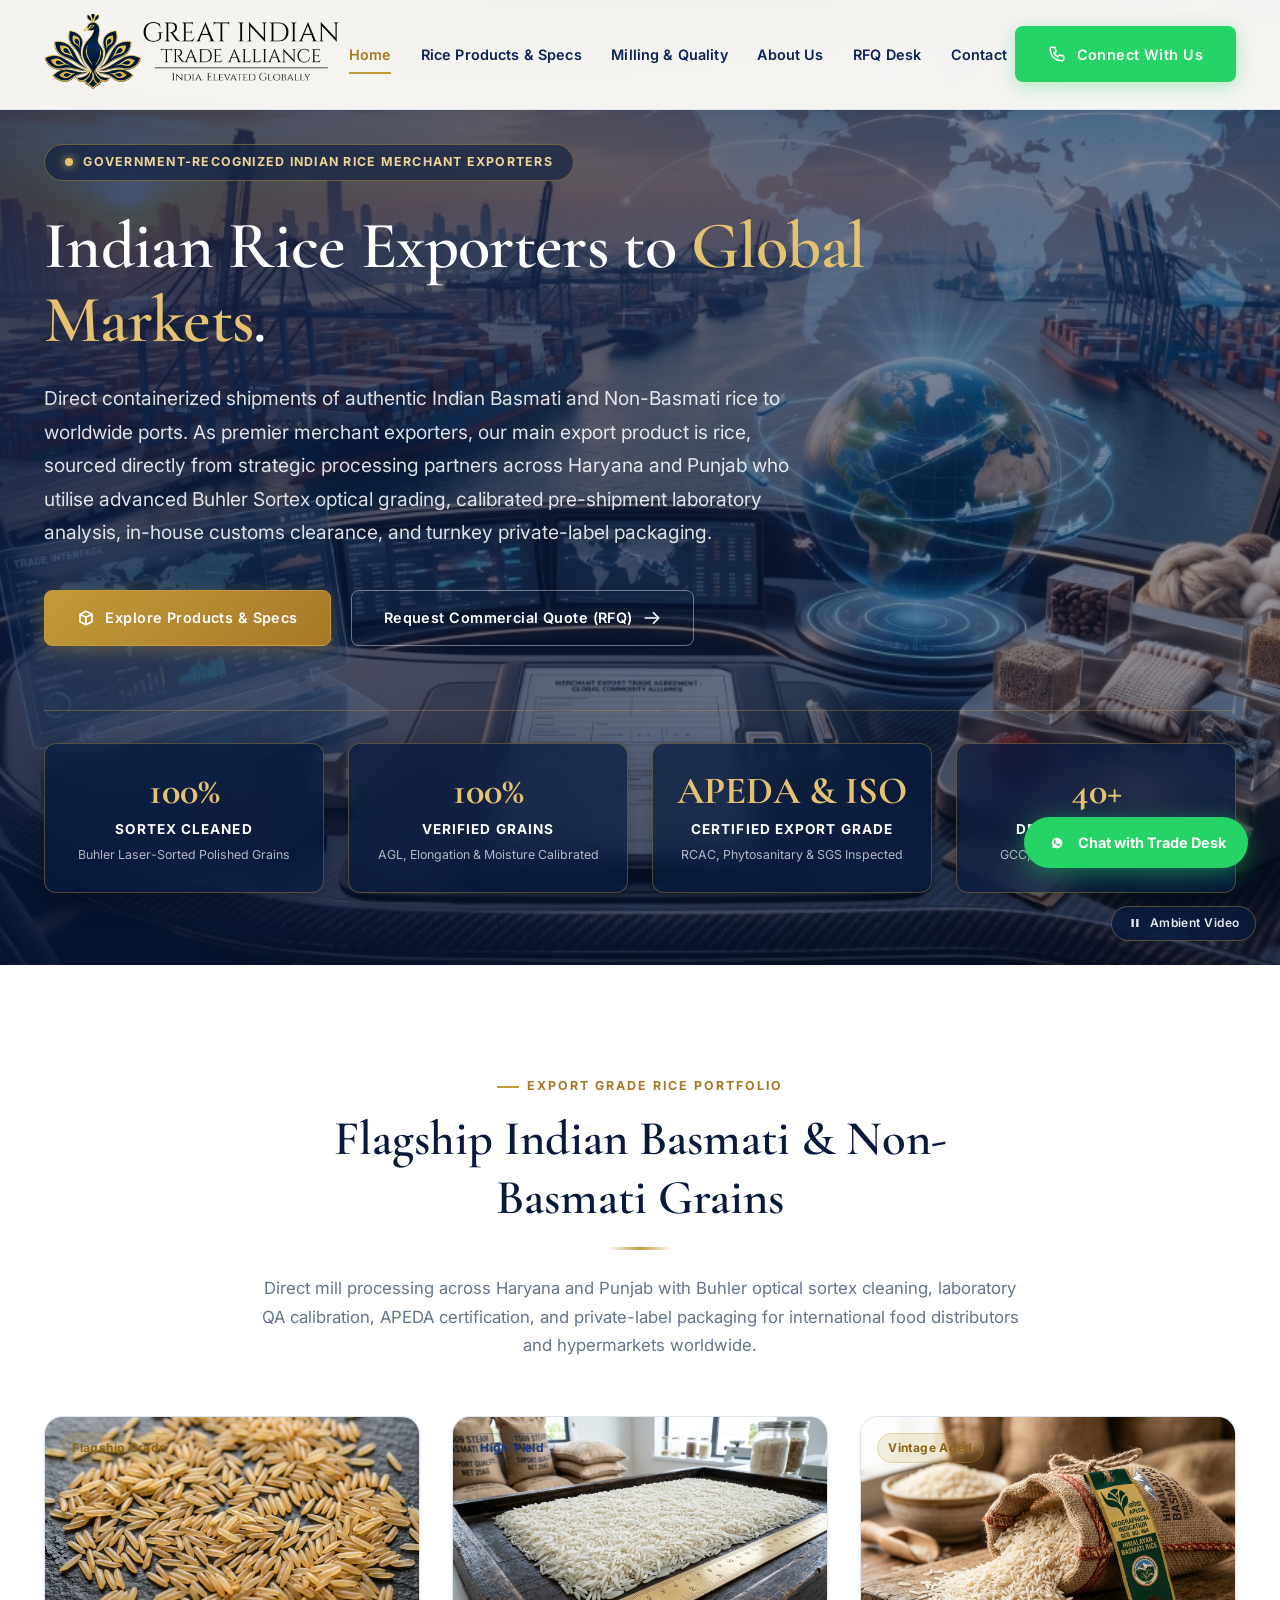
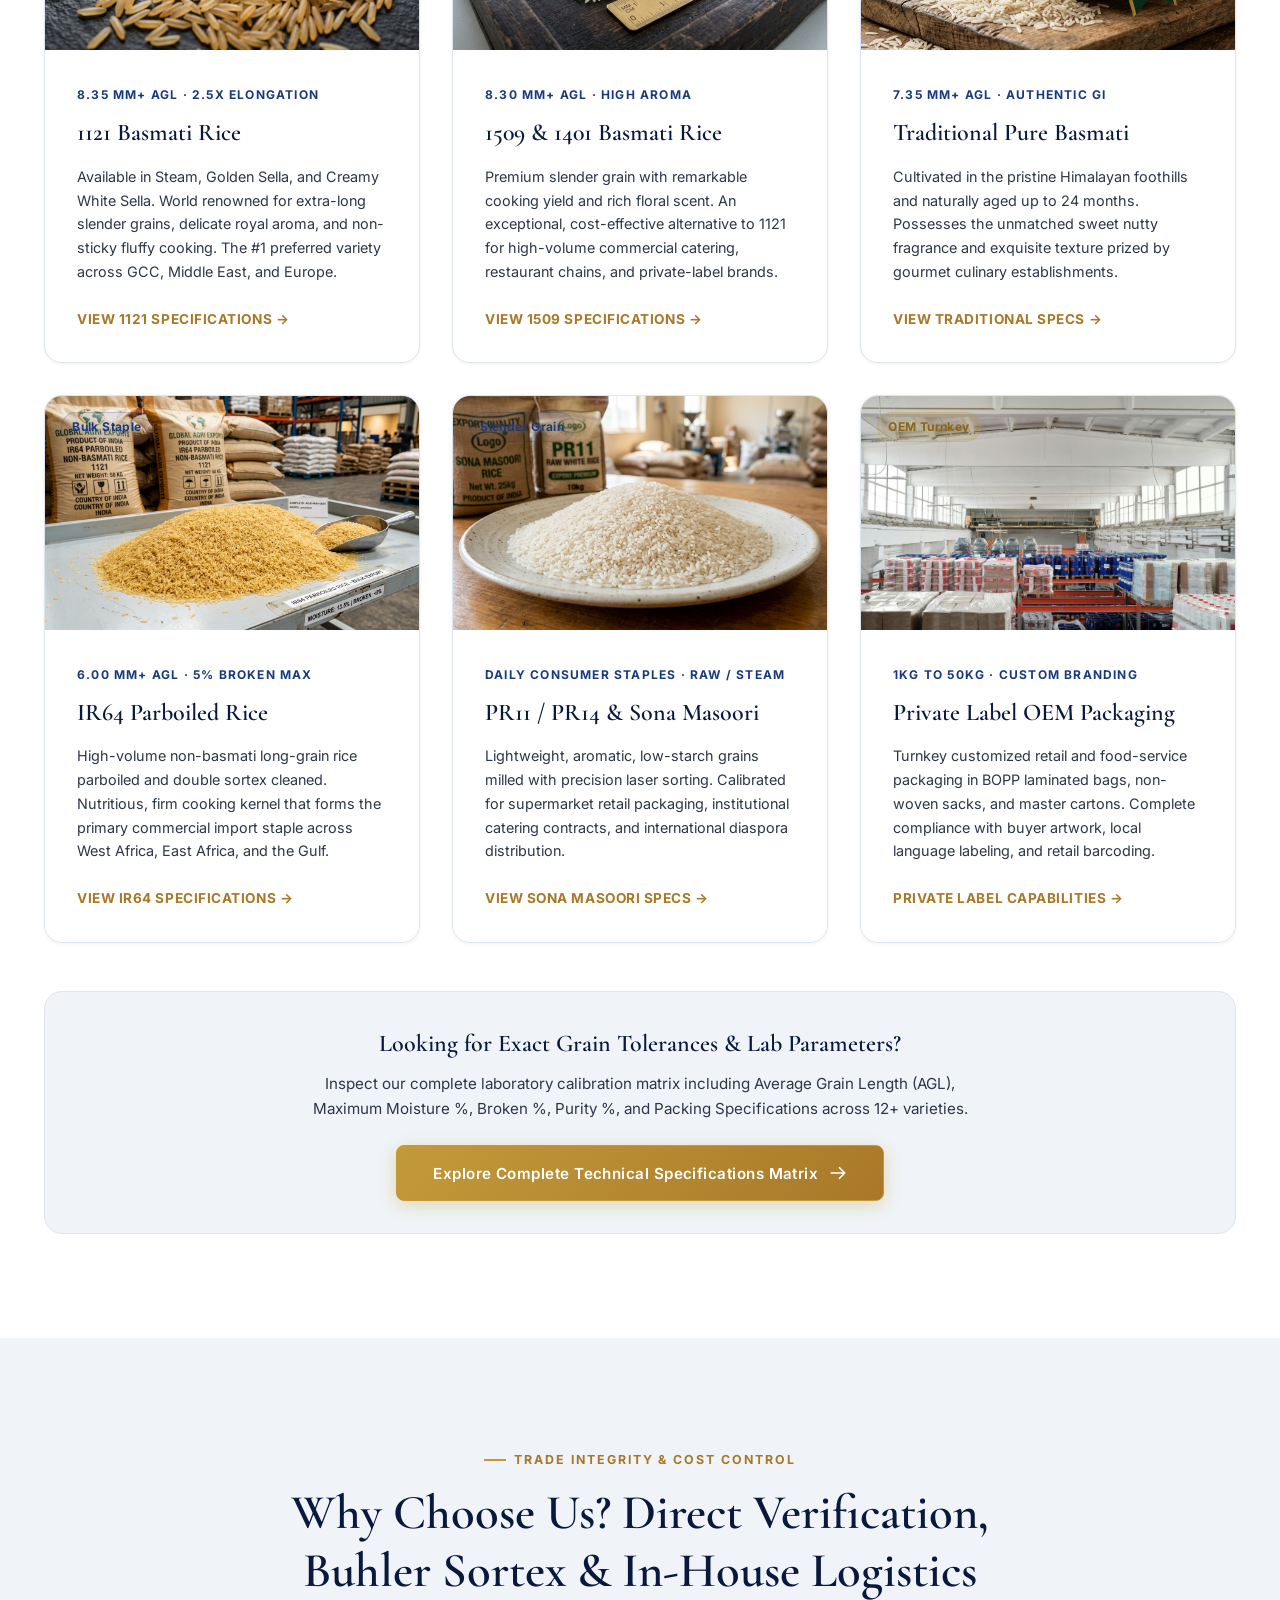
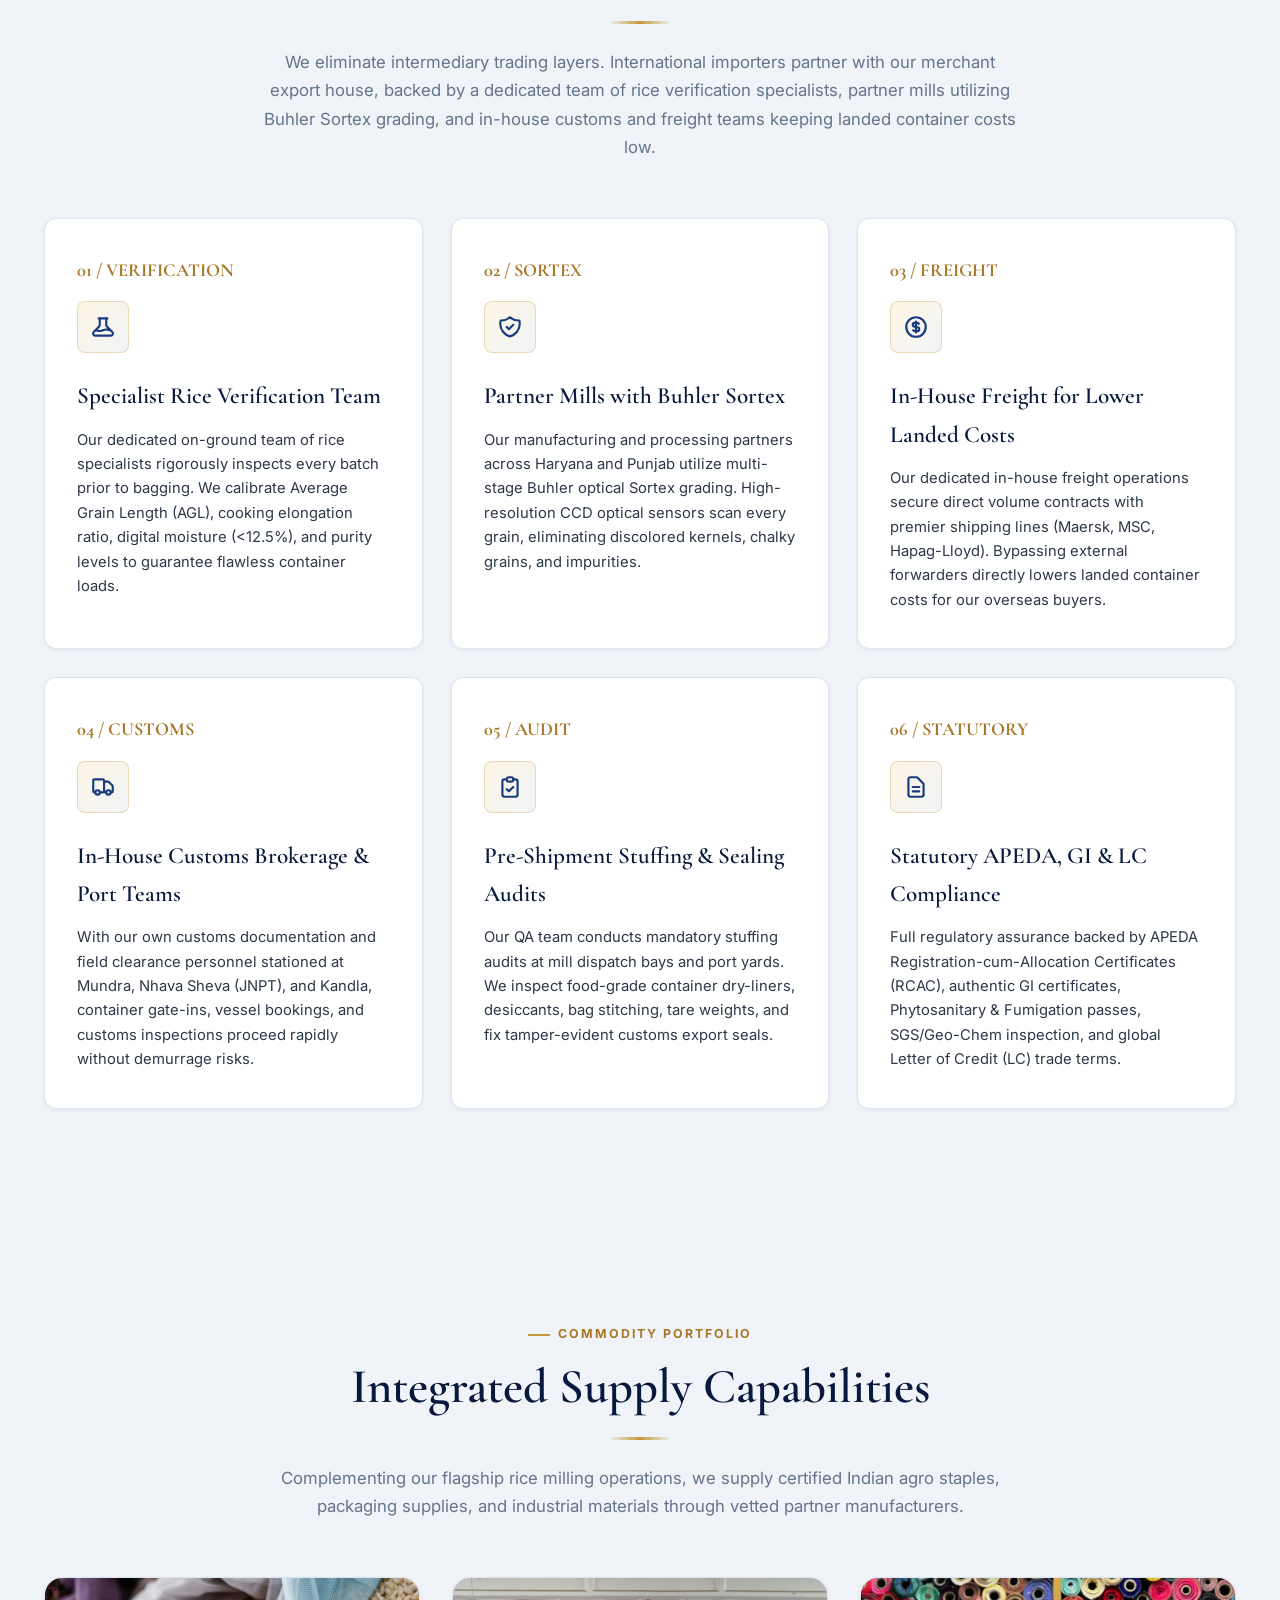
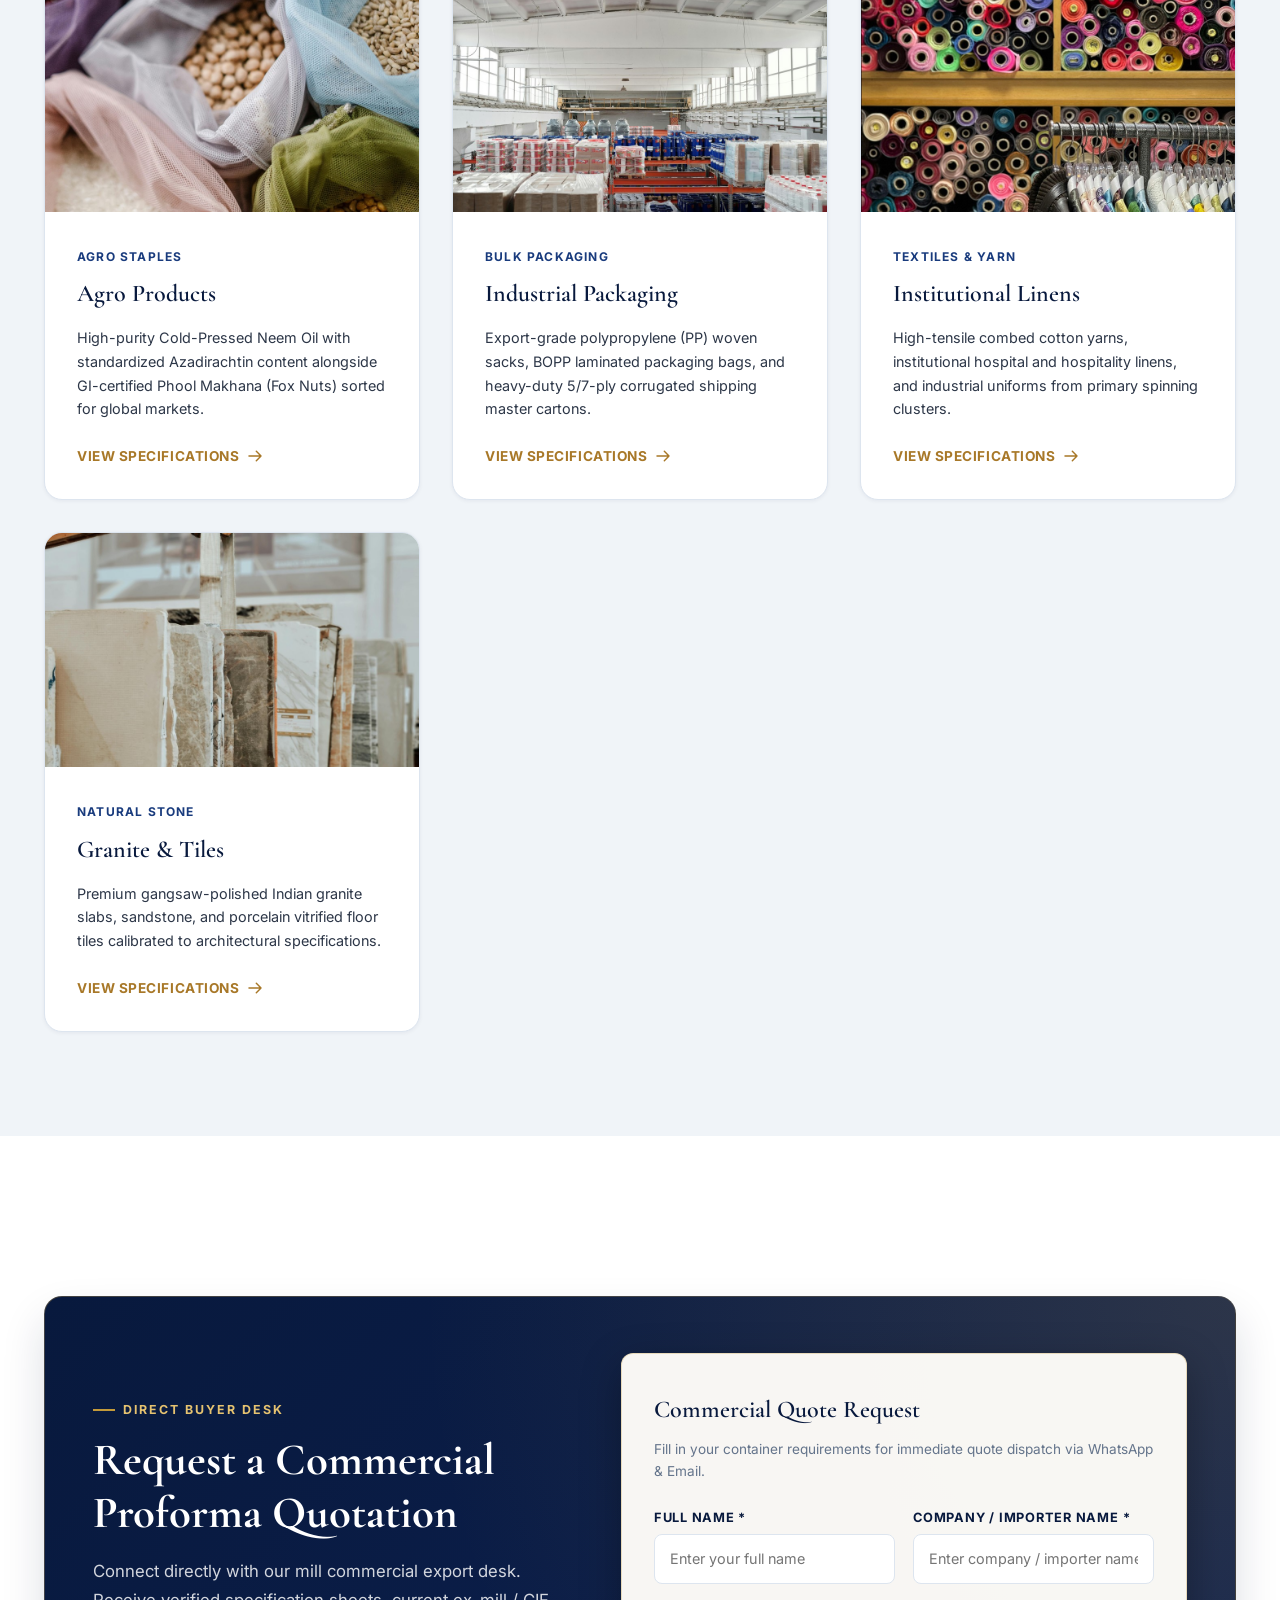
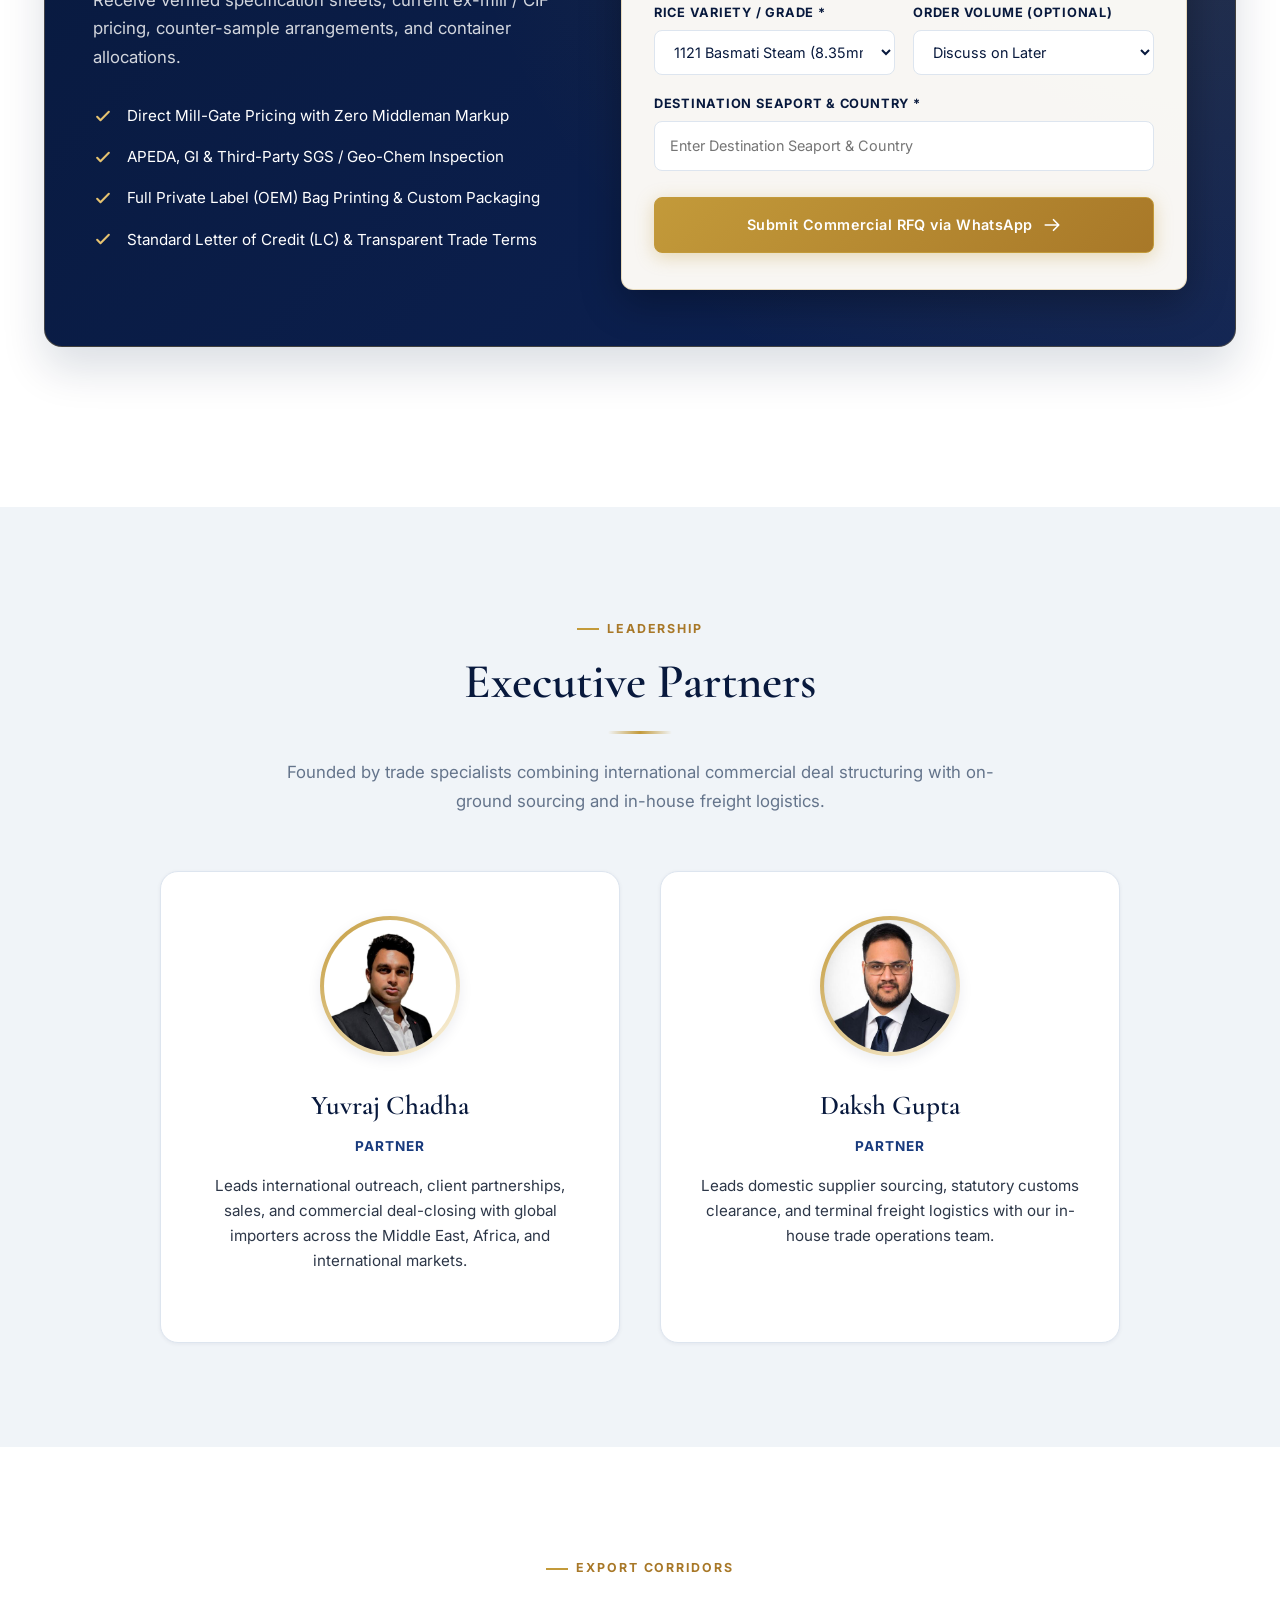
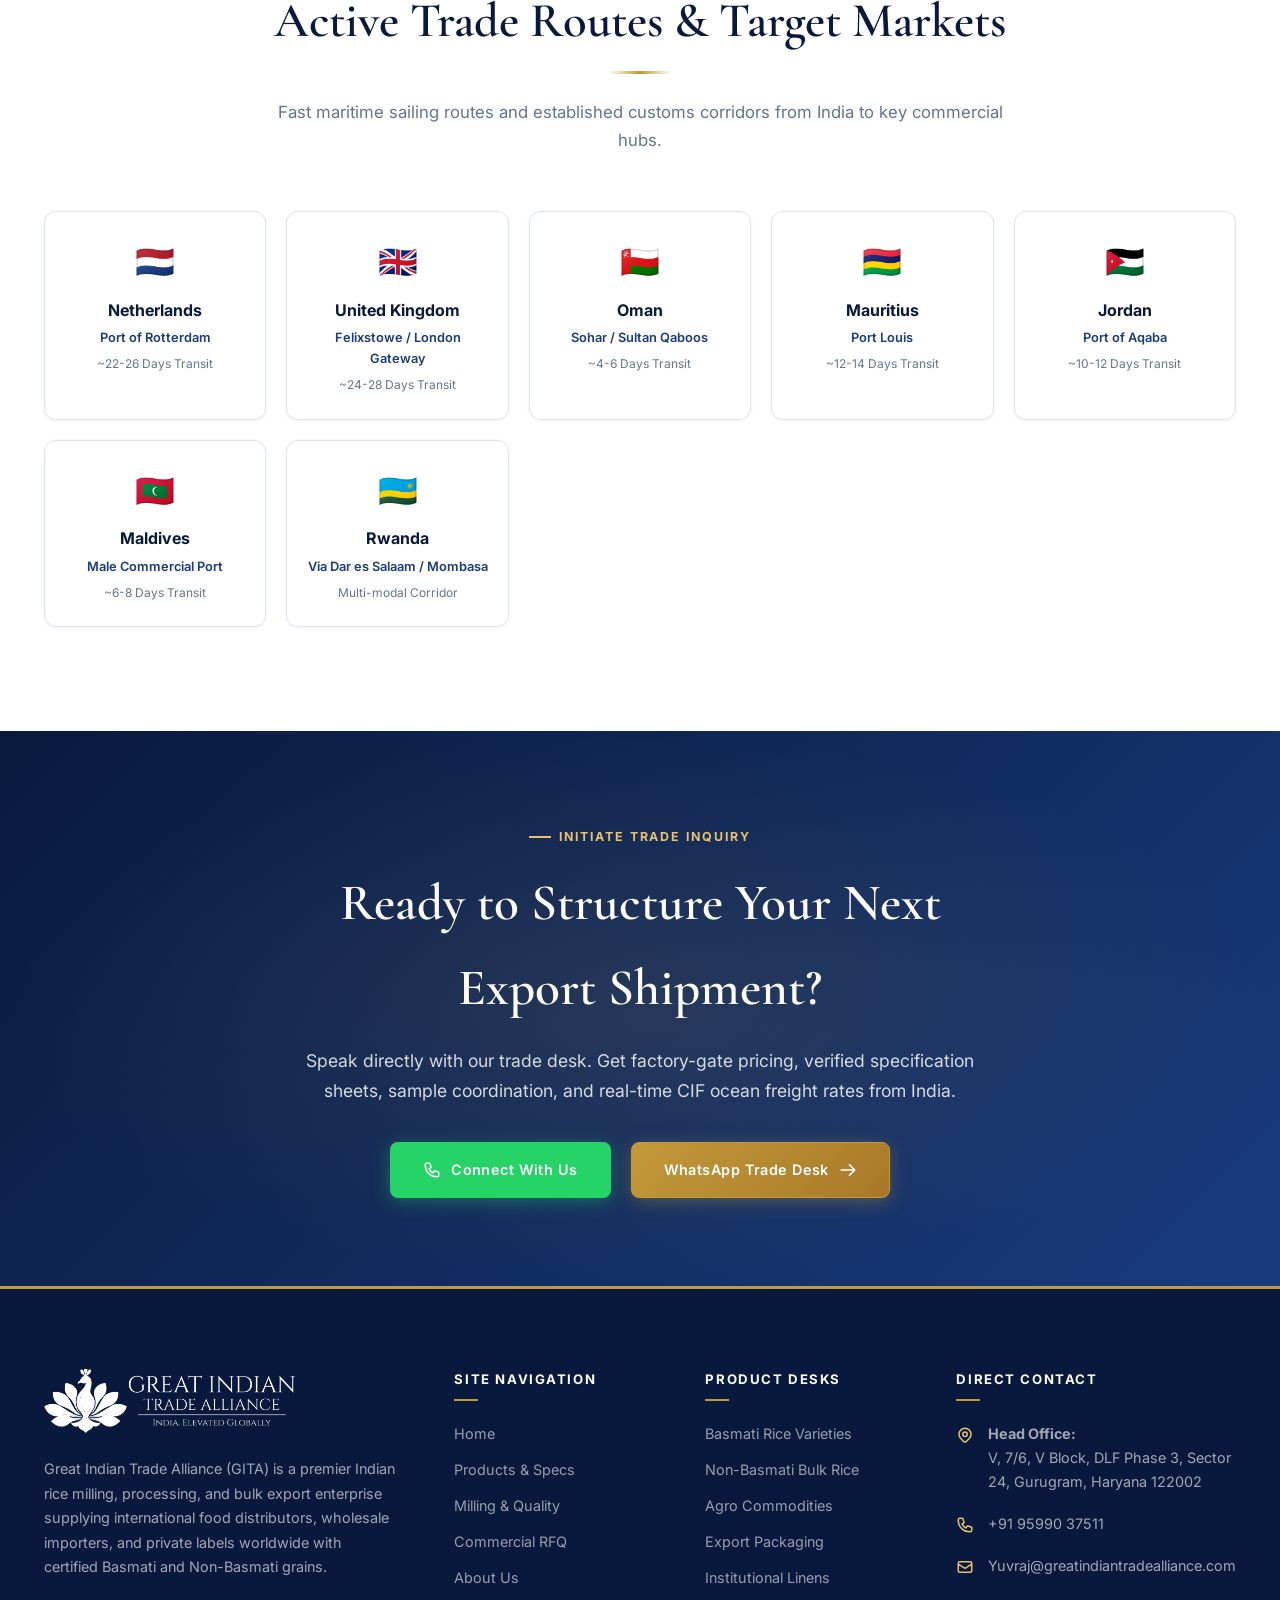
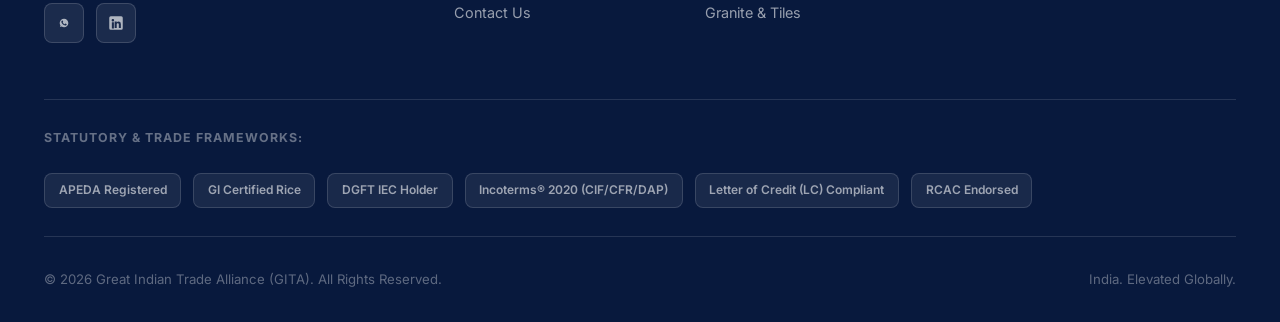
==== commit 6e953622: "Fix mobile header hamburger visibility, eliminate grid blowout, align 2x2 stats dashboard, and link " ====
--- a/index.html
+++ b/index.html
@@ -2,7 +2,10 @@
 <html lang="en">
 <head>
   <meta charset="UTF-8">
-  <meta name="viewport" content="width=device-width, initial-scale=1.0">
+  <meta name="viewport" content="width=device-width, initial-scale=1.0, viewport-fit=cover">
+  <meta name="theme-color" content="#08193D">
+  <meta name="apple-mobile-web-app-capable" content="yes">
+  <meta name="apple-mobile-web-app-status-bar-style" content="black-translucent">
   
   <title>Indian Rice Exporters &amp; Millers | Basmati &amp; Non-Basmati Bulk Suppliers | GITA</title>
   <meta name="description" content="Great Indian Trade Alliance (GITA) is a premier Indian rice milling and bulk export enterprise. Supplying 1121 Steam, 1121 Golden Sella, 1509 Basmati, and IR64 Parboiled rice to UAE, Saudi Arabia, Europe, and global markets with Buhler Sortex cleaning, APEDA certification, and private-label packaging.">
@@ -255,7 +258,7 @@
         </p>
       </div>
 
-      <div class="category-grid" style="grid-template-columns: repeat(3, 1fr);">
+      <div class="category-grid">
         <!-- Card 1: 1121 Basmati -->
         <article class="cat-card">
           <div class="cat-card-img-wrap">
@@ -499,7 +502,7 @@
         </p>
       </div>
 
-      <div class="category-grid" style="grid-template-columns: repeat(4, 1fr);">
+      <div class="category-grid category-grid-4">
         <!-- Card 1: Agro Products -->
         <article class="cat-card">
           <div class="cat-card-img-wrap">
--- a/css/style.css
+++ b/css/style.css
@@ -1244,22 +1244,566 @@
 }
 
 @media (max-width: 768px) {
-  .site-header { padding: 0.75rem 0; }
-  .brand-logo img { height: 56px; }
-  .nav-menu, .nav-actions { display: none; }
-  .mobile-toggle { display: block; }
-  .hero { padding-top: 7.5rem; padding-bottom: 3rem; }
-  .heading-display { font-size: 2.35rem; }
-  .heading-section { font-size: 1.95rem; }
-  .pillars-grid, .category-grid, .leadership-grid, .process-grid-6d, .what-we-do-grid, .services-grid { grid-template-columns: 1fr; }
-  .hero-stats-grid { grid-template-columns: 1fr; }
-  .infra-grid { grid-template-columns: 1fr; }
-  .rfq-form-grid { grid-template-columns: 1fr; }
-  .ribbon-grid    { grid-template-columns: 1fr; }
-  .corridors-grid { grid-template-columns: repeat(2, 1fr); }
-  .footer-top     { grid-template-columns: 1fr; gap: 2.25rem; }
-  .footer-compliance { flex-direction: column; align-items: flex-start; }
-  .faq-question-btn { font-size: 1.15rem; padding: 1.25rem; }
-  .whatsapp-float-btn span { display: none; }
-  .whatsapp-float-btn { padding: 0.85rem; bottom: 1.5rem; right: 1.5rem; }
-}
+  /* Header & Navigation */
+  .site-header {
+    padding: 0.65rem 0 !important;
+  }
+
+  .brand-logo img {
+    height: 44px !important;
+  }
+
+  .nav-menu {
+    display: none !important;
+  }
+
+  /* Keep nav-actions visible so phone and mobile-toggle hamburger are visible */
+  .nav-actions {
+    display: flex !important;
+    align-items: center !important;
+    gap: 0.6rem !important;
+  }
+
+  /* Compact Phone Button in Header */
+  .nav-actions .btn-whatsapp span {
+    display: none !important;
+  }
+
+  .nav-actions .btn-whatsapp {
+    padding: 0.5rem !important;
+    width: 40px !important;
+    height: 40px !important;
+    min-width: 40px !important;
+    border-radius: var(--radius-sm) !important;
+    display: inline-flex !important;
+    align-items: center !important;
+    justify-content: center !important;
+  }
+
+  /* Prominent Luxury Hamburger Mobile Toggle */
+  .mobile-toggle {
+    display: inline-flex !important;
+    align-items: center !important;
+    justify-content: center !important;
+    width: 44px !important;
+    height: 44px !important;
+    min-width: 44px !important;
+    background: #FFFFFF !important;
+    border: 1.5px solid var(--gold-500) !important;
+    border-radius: var(--radius-sm) !important;
+    color: var(--navy-900) !important;
+    cursor: pointer !important;
+    padding: 0 !important;
+    flex-shrink: 0 !important;
+    box-shadow: 0 2px 8px rgba(8, 25, 61, 0.08) !important;
+    transition: all 0.2s ease !important;
+  }
+
+  .mobile-toggle:hover,
+  .mobile-toggle:active {
+    background: rgba(195, 154, 58, 0.12) !important;
+    border-color: var(--gold-600) !important;
+  }
+
+  .mobile-toggle svg {
+    width: 24px !important;
+    height: 24px !important;
+    stroke: var(--navy-900) !important;
+    display: block !important;
+  }
+
+  .hero-video-toggle {
+    display: none !important;
+  }
+
+  /* Mobile Drawer & Overlay - High Z-Index */
+  .mobile-drawer {
+    position: fixed !important;
+    top: 0 !important;
+    right: -100% !important;
+    width: min(340px, 86vw) !important;
+    height: 100vh !important;
+    height: 100dvh !important;
+    background: var(--white) !important;
+    border-left: 1px solid var(--border-light) !important;
+    z-index: 99999 !important;
+    padding: 1.75rem 1.25rem !important;
+    display: flex !important;
+    flex-direction: column !important;
+    justify-content: space-between !important;
+    box-shadow: -12px 0 40px rgba(8, 25, 61, 0.25) !important;
+    transition: right 0.35s cubic-bezier(0.16, 1, 0.3, 1) !important;
+    overflow-y: auto !important;
+    -webkit-overflow-scrolling: touch !important;
+  }
+
+  .mobile-drawer.open {
+    right: 0 !important;
+  }
+
+  .mobile-drawer-overlay {
+    position: fixed !important;
+    inset: 0 !important;
+    background: rgba(8, 25, 61, 0.65) !important;
+    backdrop-filter: blur(6px) !important;
+    -webkit-backdrop-filter: blur(6px) !important;
+    z-index: 99998 !important;
+    opacity: 0 !important;
+    visibility: hidden !important;
+    transition: opacity 0.3s ease, visibility 0.3s ease !important;
+  }
+
+  .mobile-drawer-overlay.open {
+    opacity: 1 !important;
+    visibility: visible !important;
+  }
+
+  .drawer-link {
+    padding: 0.85rem 1rem !important;
+    font-size: 1.05rem !important;
+    border-radius: var(--radius-sm) !important;
+  }
+
+  /* Container Sizing on Mobile */
+  .container {
+    padding-left: 1rem !important;
+    padding-right: 1rem !important;
+  }
+
+  /* Hero Section on Mobile */
+  .hero {
+    padding-top: 5.75rem !important;
+    padding-bottom: 2.25rem !important;
+    min-height: auto !important;
+  }
+
+  .hero-badge {
+    padding: 0.35rem 0.95rem !important;
+    margin-bottom: 1.15rem !important;
+    max-width: 100% !important;
+  }
+
+  .hero-badge span {
+    font-size: 0.7rem !important;
+    letter-spacing: 0.05em !important;
+  }
+
+  .heading-display {
+    font-size: clamp(1.75rem, 7.2vw, 2.25rem) !important;
+    line-height: 1.22 !important;
+    letter-spacing: -0.02em !important;
+    margin-bottom: 0.95rem !important;
+  }
+
+  .hero-sub {
+    font-size: 0.98rem !important;
+    line-height: 1.6 !important;
+    margin: 1rem 0 1.5rem !important;
+  }
+
+  .hero-ctas {
+    flex-direction: column !important;
+    width: 100% !important;
+    gap: 0.75rem !important;
+  }
+
+  .hero-ctas .btn {
+    width: 100% !important;
+    justify-content: center !important;
+    padding: 0.85rem 1.25rem !important;
+    font-size: 0.92rem !important;
+  }
+
+  /* 2x2 Equal-Height Clean Dashboard Stats Grid on Mobile */
+  .hero-stats-strip {
+    margin-top: 2rem !important;
+    padding-top: 1.5rem !important;
+  }
+
+  .hero-stats-grid {
+    display: grid !important;
+    grid-template-columns: repeat(2, 1fr) !important;
+    gap: 0.65rem !important;
+    width: 100% !important;
+  }
+
+  .hero-stat-item {
+    display: flex !important;
+    flex-direction: column !important;
+    align-items: center !important;
+    justify-content: center !important;
+    text-align: center !important;
+    padding: 0.85rem 0.5rem !important;
+    border-radius: var(--radius-sm) !important;
+    min-height: 100px !important;
+    box-sizing: border-box !important;
+    background: rgba(8, 25, 61, 0.78) !important;
+    border: 1px solid rgba(195, 154, 58, 0.4) !important;
+  }
+
+  .hero-stat-num {
+    font-size: 1.45rem !important;
+    line-height: 1.1 !important;
+    margin-bottom: 0.25rem !important;
+    font-weight: 700 !important;
+    color: var(--gold-400) !important;
+    white-space: nowrap !important;
+  }
+
+  /* Specific handling for non-numeric APEDA & ISO badge so it fits perfectly */
+  .hero-stat-item:nth-child(3) .hero-stat-num {
+    font-size: 1.05rem !important;
+    letter-spacing: -0.01em !important;
+  }
+
+  .hero-stat-label {
+    font-size: 0.75rem !important;
+    line-height: 1.25 !important;
+    font-weight: 600 !important;
+    color: var(--white) !important;
+    margin-bottom: 0.2rem !important;
+  }
+
+  .hero-stat-sub {
+    font-size: 0.65rem !important;
+    line-height: 1.25 !important;
+    color: rgba(255, 255, 255, 0.68) !important;
+    display: -webkit-box !important;
+    -webkit-line-clamp: 2 !important;
+    -webkit-box-orient: vertical !important;
+    overflow: hidden !important;
+  }
+
+  /* Section Spacing & Headings */
+  .section,
+  .section-alt,
+  .section-white {
+    padding: 3rem 0 !important;
+  }
+
+  .heading-section {
+    font-size: 1.7rem !important;
+    line-height: 1.25 !important;
+    margin-bottom: 0.65rem !important;
+  }
+
+  .section-header {
+    margin-bottom: 2rem !important;
+  }
+
+  .section-sub {
+    font-size: 0.95rem !important;
+    line-height: 1.6 !important;
+  }
+
+  /* Grids Stacked Cleanly into 1 Column on Mobile */
+  .pillars-grid,
+  .category-grid,
+  .category-grid-4,
+  .process-grid-6d,
+  .what-we-do-grid,
+  .services-grid,
+  .infra-grid,
+  .logistics-split,
+  .about-grid-split,
+  .ribbon-grid {
+    display: grid !important;
+    grid-template-columns: 1fr !important;
+    gap: 1.25rem !important;
+  }
+
+  /* Product & Category Cards Mobile Alignment */
+  .cat-card {
+    width: 100% !important;
+    box-sizing: border-box !important;
+  }
+
+  .cat-card-body {
+    padding: 1.25rem 1rem !important;
+  }
+
+  .cat-card-body h3 {
+    font-size: 1.3rem !important;
+    margin-bottom: 0.5rem !important;
+  }
+
+  .cat-card-body p {
+    font-size: 0.88rem !important;
+    line-height: 1.6 !important;
+    margin-bottom: 1rem !important;
+  }
+
+  /* Leadership Cards Centered Alignment */
+  .leadership-grid {
+    display: grid !important;
+    grid-template-columns: 1fr !important;
+    gap: 1.5rem !important;
+  }
+
+  .leader-card {
+    padding: 1.5rem 1.15rem !important;
+    text-align: center !important;
+    display: flex !important;
+    flex-direction: column !important;
+    align-items: center !important;
+    box-sizing: border-box !important;
+  }
+
+  .leader-avatar-wrap {
+    width: 100px !important;
+    height: 100px !important;
+    margin: 0 auto 1rem auto !important;
+  }
+
+  /* RFQ Form Mobile Polish */
+  .rfq-grid {
+    display: grid !important;
+    grid-template-columns: 1fr !important;
+    gap: 2rem !important;
+  }
+
+  .rfq-card {
+    padding: 1.5rem 1.15rem !important;
+    box-sizing: border-box !important;
+  }
+
+  .rfq-form-grid {
+    display: grid !important;
+    grid-template-columns: 1fr !important;
+    gap: 0.95rem !important;
+  }
+
+  .form-group label {
+    font-size: 0.82rem !important;
+  }
+
+  .form-control {
+    padding: 0.75rem 0.9rem !important;
+    font-size: 16px !important;
+    min-height: 48px !important;
+    width: 100% !important;
+    box-sizing: border-box !important;
+  }
+
+  /* Trade Corridors Grid */
+  .corridors-grid {
+    display: grid !important;
+    grid-template-columns: repeat(2, 1fr) !important;
+    gap: 0.65rem !important;
+  }
+
+  .corridor-card {
+    padding: 0.85rem 0.6rem !important;
+    text-align: center !important;
+  }
+
+  /* Spec Table Touch Scrolling */
+  .specs-table-wrap {
+    margin: 1.25rem 0 2rem !important;
+    -webkit-overflow-scrolling: touch !important;
+    border-radius: var(--radius-sm) !important;
+  }
+
+  .specs-table th,
+  .specs-table td {
+    padding: 0.85rem 0.95rem !important;
+    font-size: 0.82rem !important;
+  }
+
+  .faq-question-btn {
+    font-size: 1.05rem !important;
+    padding: 1.1rem !important;
+  }
+
+  /* Footer */
+  .footer {
+    padding: 3rem 0 1.5rem !important;
+  }
+
+  .footer-top {
+    display: grid !important;
+    grid-template-columns: 1fr !important;
+    gap: 2rem !important;
+  }
+
+  .footer-compliance {
+    flex-direction: column !important;
+    align-items: flex-start !important;
+  }
+
+  .footer-bottom {
+    flex-direction: column !important;
+    gap: 0.75rem !important;
+    text-align: center !important;
+    align-items: center !important;
+  }
+}
+
+/* ==========================================================================
+   MOBILE DETECTION & HIGH-PERFORMANCE MOBILE OPTIMIZATIONS
+   ========================================================================== */
+
+/* Mobile Touch & Tap Ergonomics */
+html.is-touch-device button,
+html.is-touch-device a,
+html.is-touch-device input,
+html.is-touch-device select {
+  touch-action: manipulation;
+  -webkit-tap-highlight-color: transparent;
+}
+
+/* Global Overflow Protection */
+html, body {
+  overflow-x: hidden;
+  max-width: 100%;
+}
+
+/* Prevent iOS Safari Automatic Zoom on Input Focus */
+@media (max-width: 768px) {
+  input[type="text"],
+  input[type="email"],
+  input[type="tel"],
+  input[type="number"],
+  select,
+  textarea {
+    font-size: 16px !important;
+  }
+}
+
+/* Mobile Bottom Quick-Action Bar (High-Converting Thumb Navigation) */
+.mobile-bottom-bar {
+  display: none;
+}
+
+@media (max-width: 768px) {
+  body.has-mobile-bottom-bar {
+    padding-bottom: calc(68px + env(safe-area-inset-bottom, 0px)) !important;
+  }
+
+  .mobile-bottom-bar {
+    display: flex !important;
+    position: fixed !important;
+    bottom: 0 !important;
+    left: 0 !important;
+    right: 0 !important;
+    height: calc(60px + env(safe-area-inset-bottom, 0px)) !important;
+    padding-bottom: env(safe-area-inset-bottom, 0px) !important;
+    background: rgba(8, 25, 61, 0.97) !important;
+    backdrop-filter: blur(16px) !important;
+    -webkit-backdrop-filter: blur(16px) !important;
+    border-top: 1px solid rgba(195, 154, 58, 0.35) !important;
+    z-index: 9999 !important;
+    box-shadow: 0 -4px 20px rgba(0, 0, 0, 0.28) !important;
+    align-items: center !important;
+    justify-content: space-around !important;
+  }
+
+  .mobile-bottom-item {
+    flex: 1 !important;
+    display: flex !important;
+    flex-direction: column !important;
+    align-items: center !important;
+    justify-content: center !important;
+    height: 100% !important;
+    color: rgba(255, 255, 255, 0.78) !important;
+    text-decoration: none !important;
+    font-size: 0.65rem !important;
+    font-weight: 600 !important;
+    letter-spacing: 0.02em !important;
+    gap: 3px !important;
+    transition: all 0.2s ease !important;
+    user-select: none !important;
+    background: transparent !important;
+    border: none !important;
+    cursor: pointer !important;
+  }
+
+  .mobile-bottom-item svg {
+    width: 20px !important;
+    height: 20px !important;
+    stroke-width: 2.2 !important;
+    transition: transform 0.2s ease !important;
+  }
+
+  .mobile-bottom-item:active {
+    transform: scale(0.92) !important;
+  }
+
+  .mobile-bottom-item.active,
+  .mobile-bottom-item:hover {
+    color: var(--gold-400) !important;
+  }
+
+  .mobile-bottom-item.highlight {
+    color: #25D366 !important;
+  }
+
+  .mobile-bottom-item.highlight svg {
+    fill: #25D366 !important;
+    stroke: none !important;
+  }
+
+  /* Reposition Floating WhatsApp Button Above Mobile Bottom Bar */
+  .whatsapp-float-btn {
+    bottom: calc(74px + env(safe-area-inset-bottom, 0px)) !important;
+    right: 1.15rem !important;
+    padding: 0.75rem !important;
+    box-shadow: 0 4px 16px rgba(0,0,0,0.35) !important;
+    z-index: 9990 !important;
+  }
+
+  .whatsapp-float-btn span {
+    display: none !important;
+  }
+}
+
+/* Mobile Table Swipe Hint */
+.mobile-swipe-hint {
+  display: none;
+}
+
+@media (max-width: 768px) {
+  .mobile-swipe-hint {
+    display: flex !important;
+    align-items: center !important;
+    gap: 0.5rem !important;
+    font-size: 0.75rem !important;
+    color: var(--gold-600) !important;
+    background: rgba(195, 154, 58, 0.08) !important;
+    border: 1px dashed rgba(195, 154, 58, 0.35) !important;
+    padding: 0.4rem 0.75rem !important;
+    border-radius: var(--radius-sm) !important;
+    margin-bottom: 0.5rem !important;
+    font-weight: 500 !important;
+  }
+
+  .mobile-swipe-hint svg {
+    width: 14px !important;
+    height: 14px !important;
+    flex-shrink: 0 !important;
+  }
+}
+
+/* Extra Compact Phones (e.g. iPhone SE, 360px - 390px) */
+@media (max-width: 390px) {
+  .hero-stats-grid {
+    grid-template-columns: repeat(2, 1fr) !important;
+    gap: 0.5rem !important;
+  }
+
+  .hero-stat-item {
+    padding: 0.75rem 0.4rem !important;
+  }
+
+  .hero-stat-num {
+    font-size: 1.3rem !important;
+  }
+
+  .hero-stat-label {
+    font-size: 0.7rem !important;
+  }
+
+  .heading-display {
+    font-size: 1.65rem !important;
+  }
+}
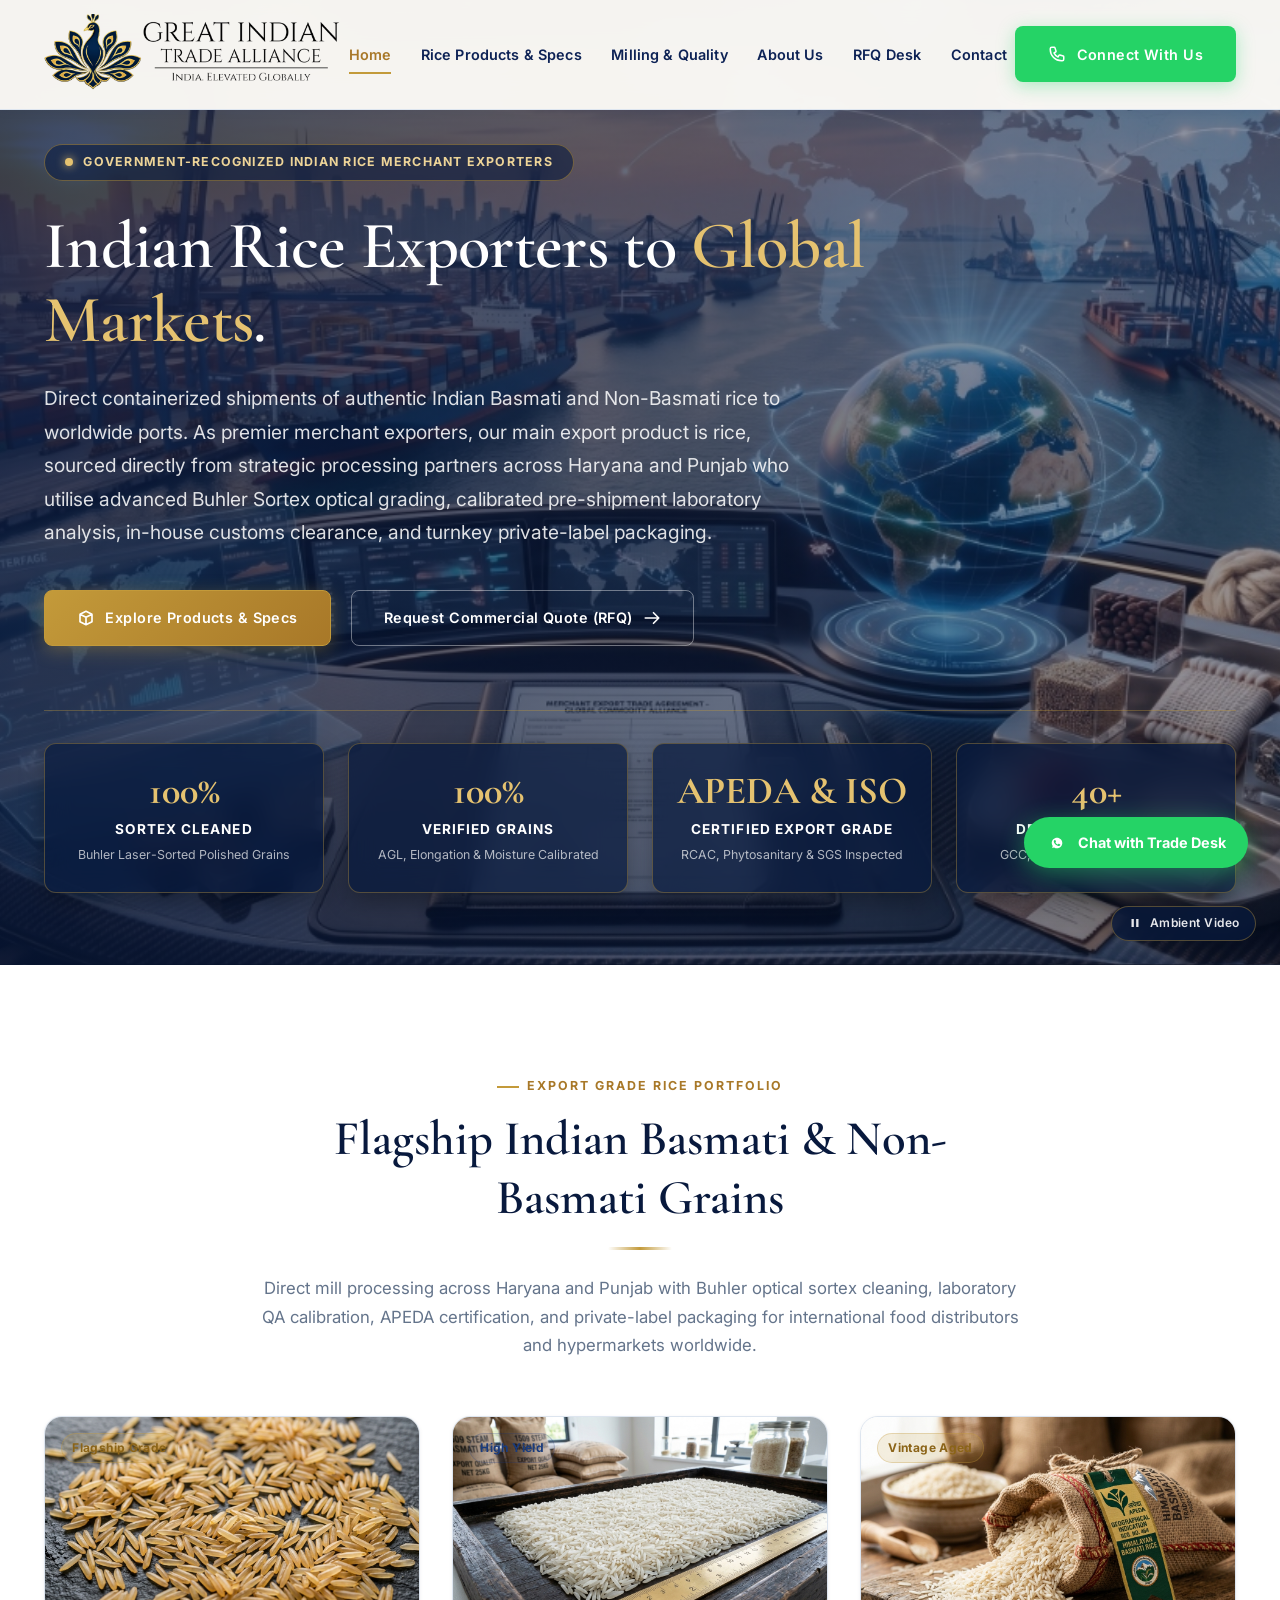
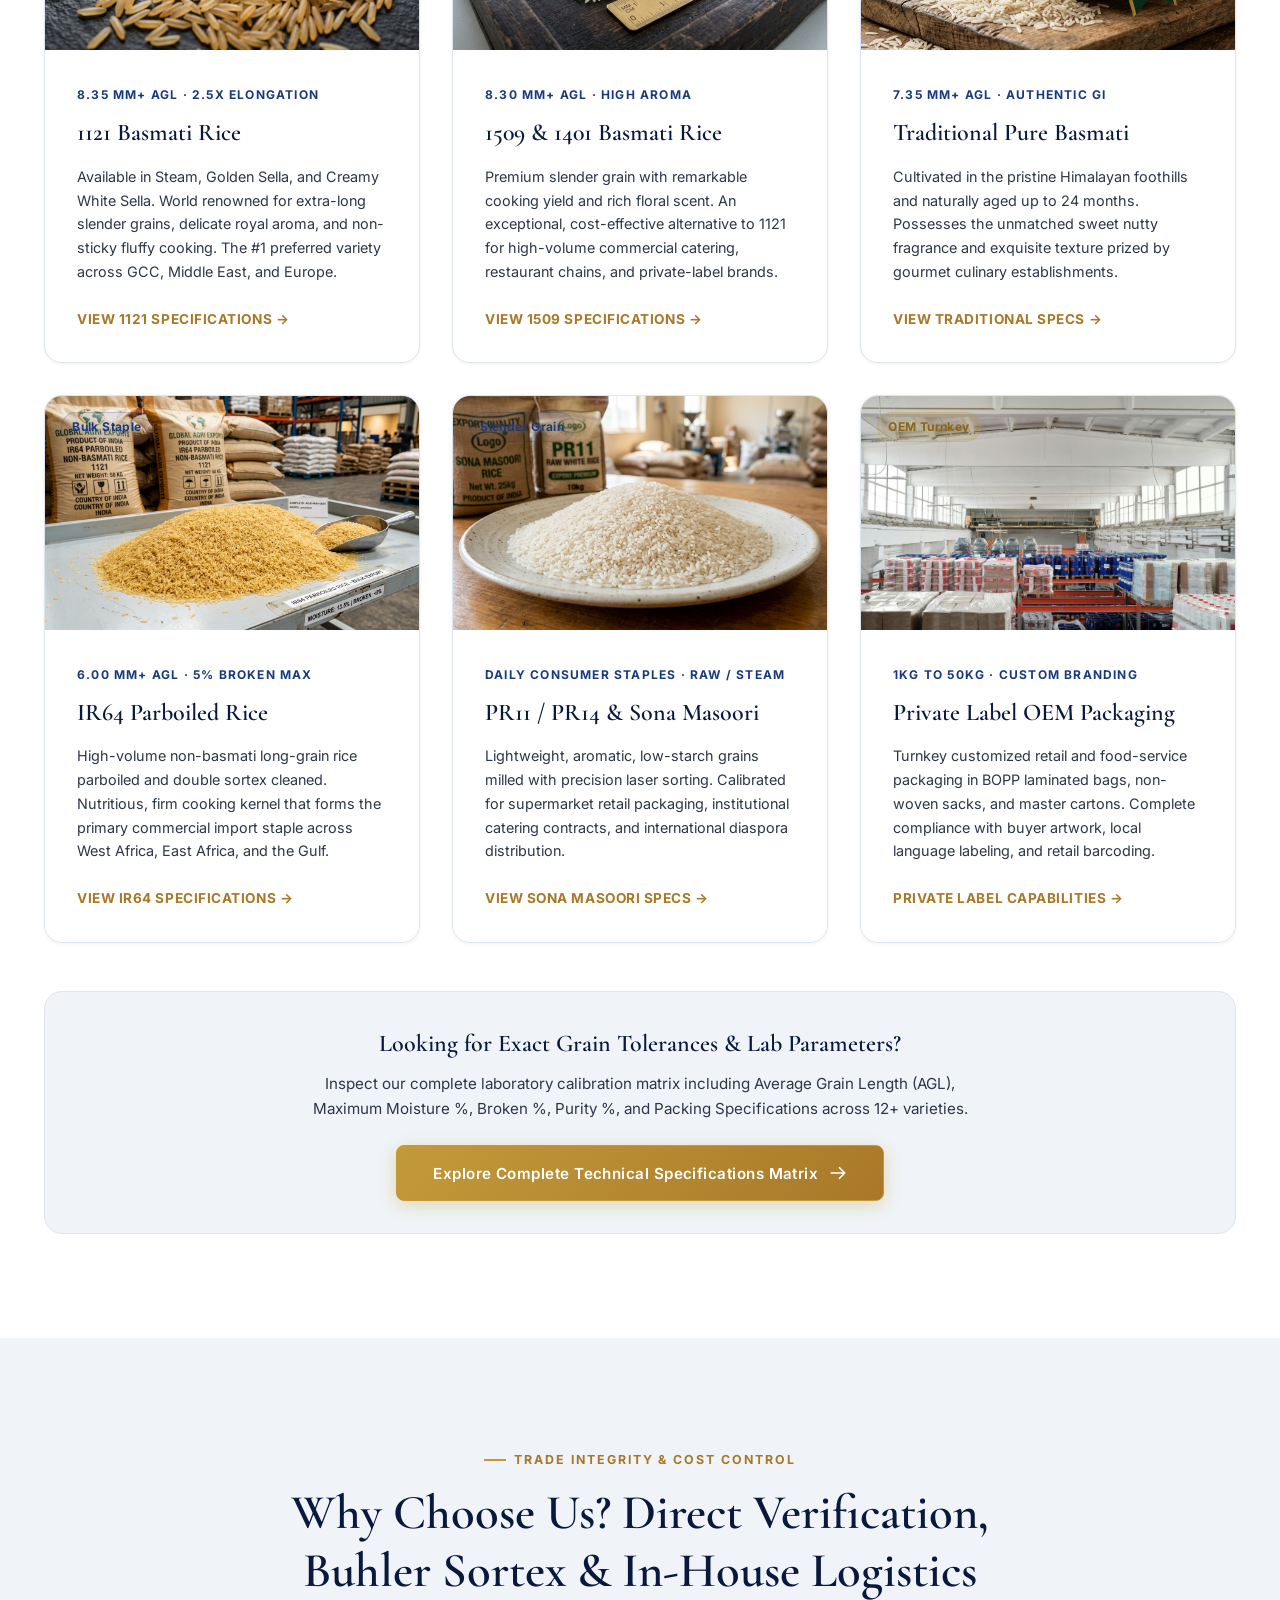
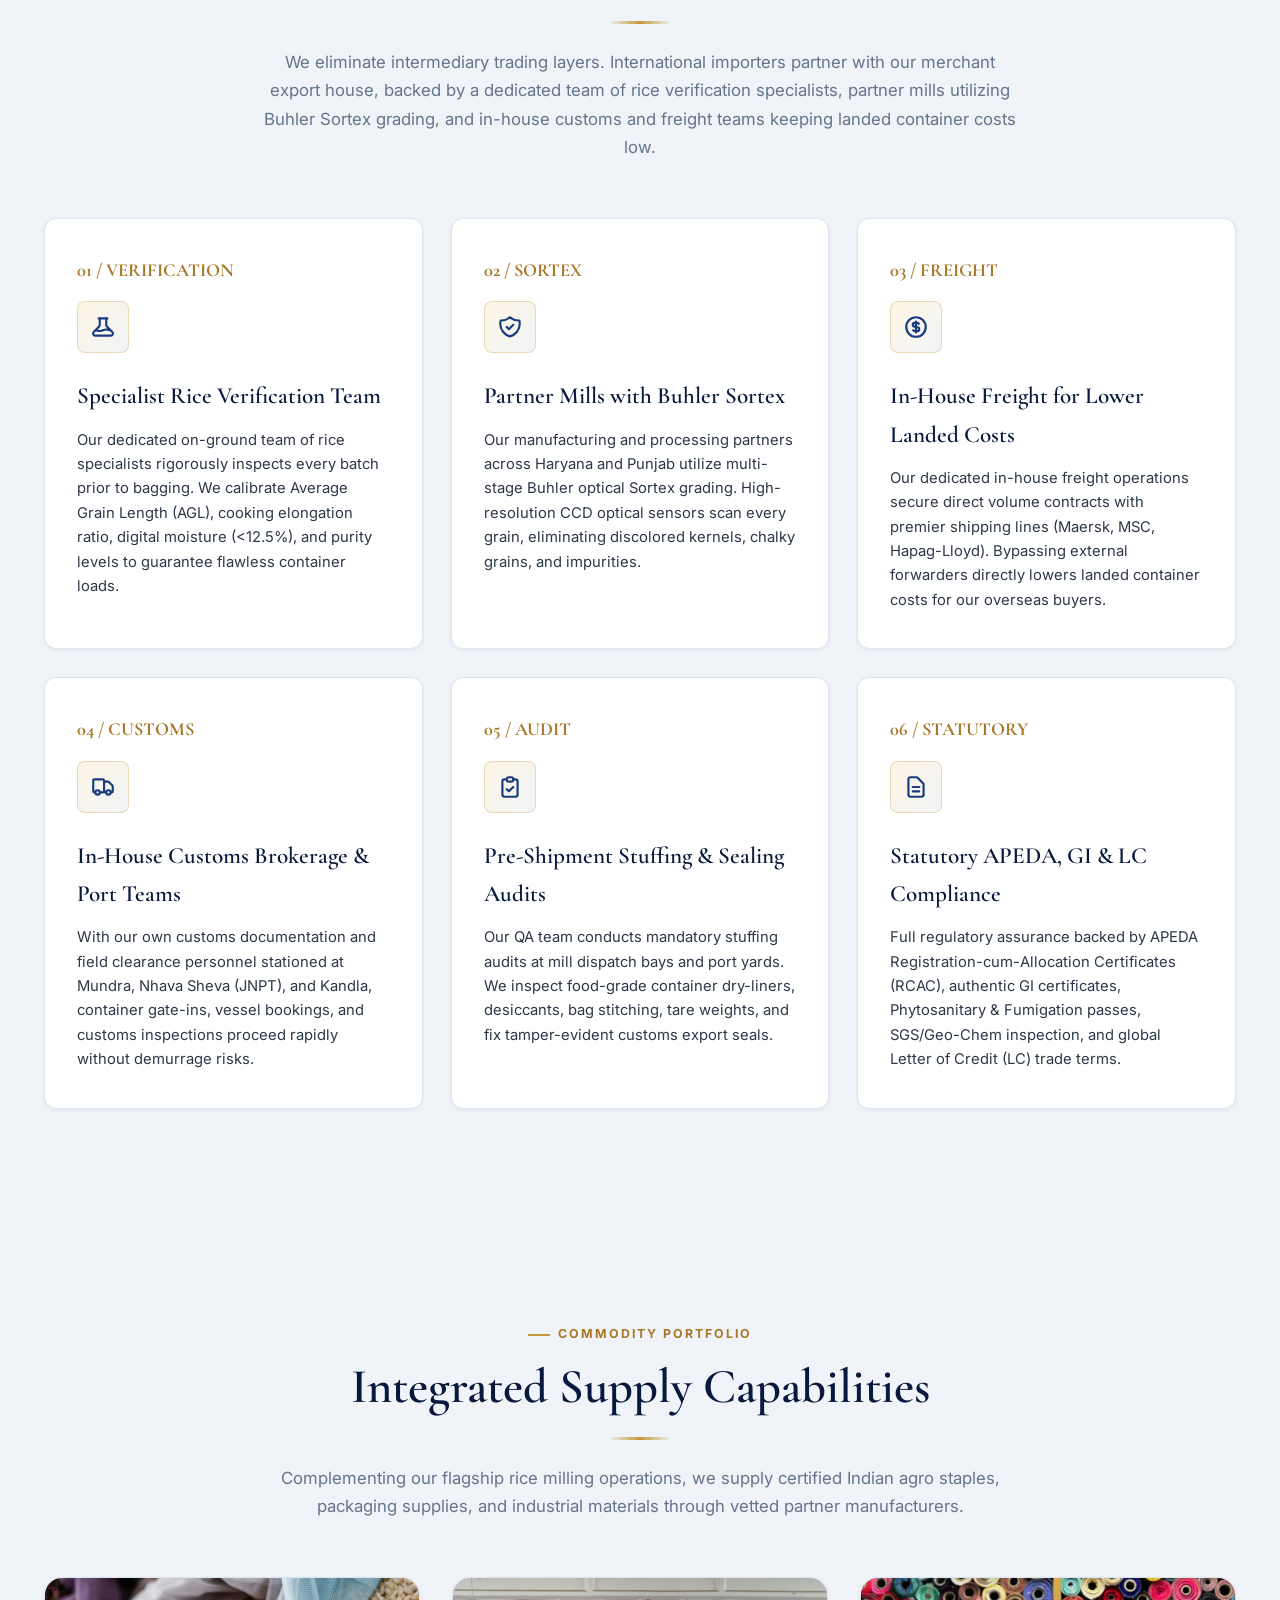
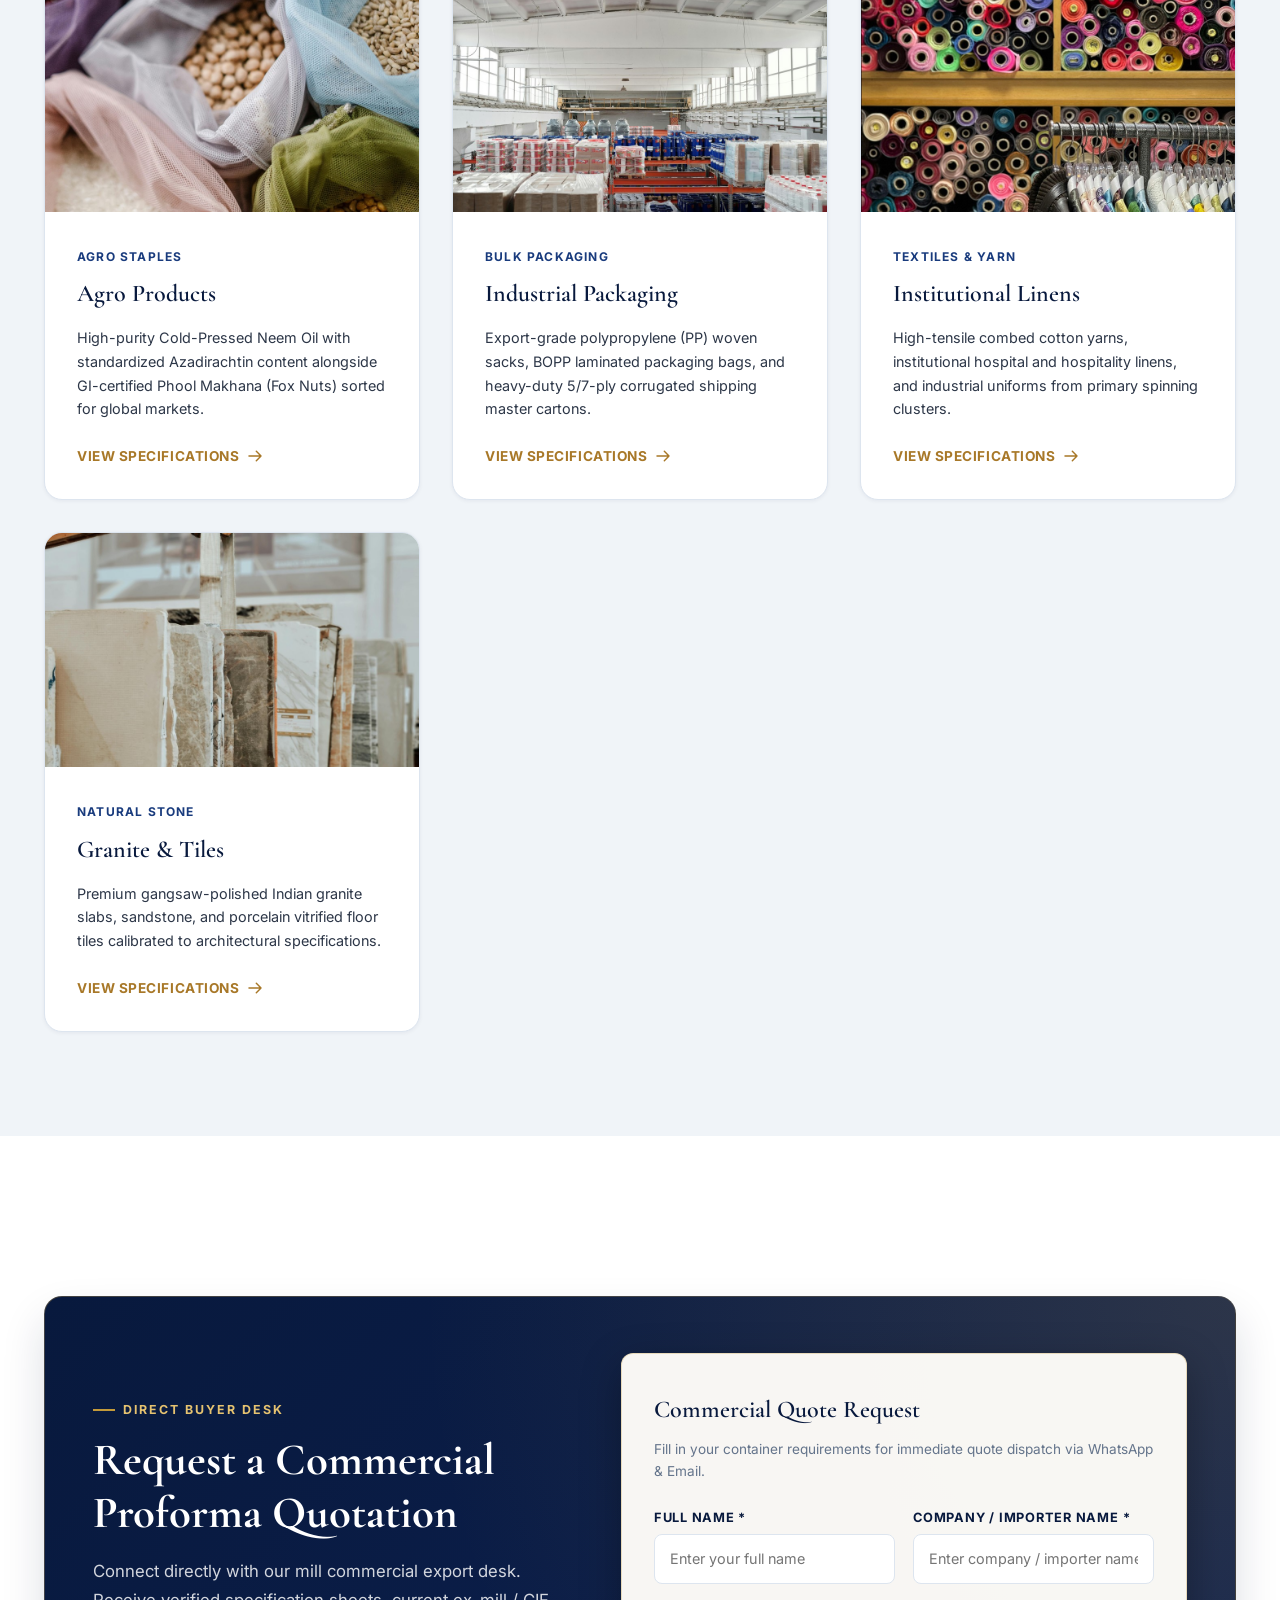
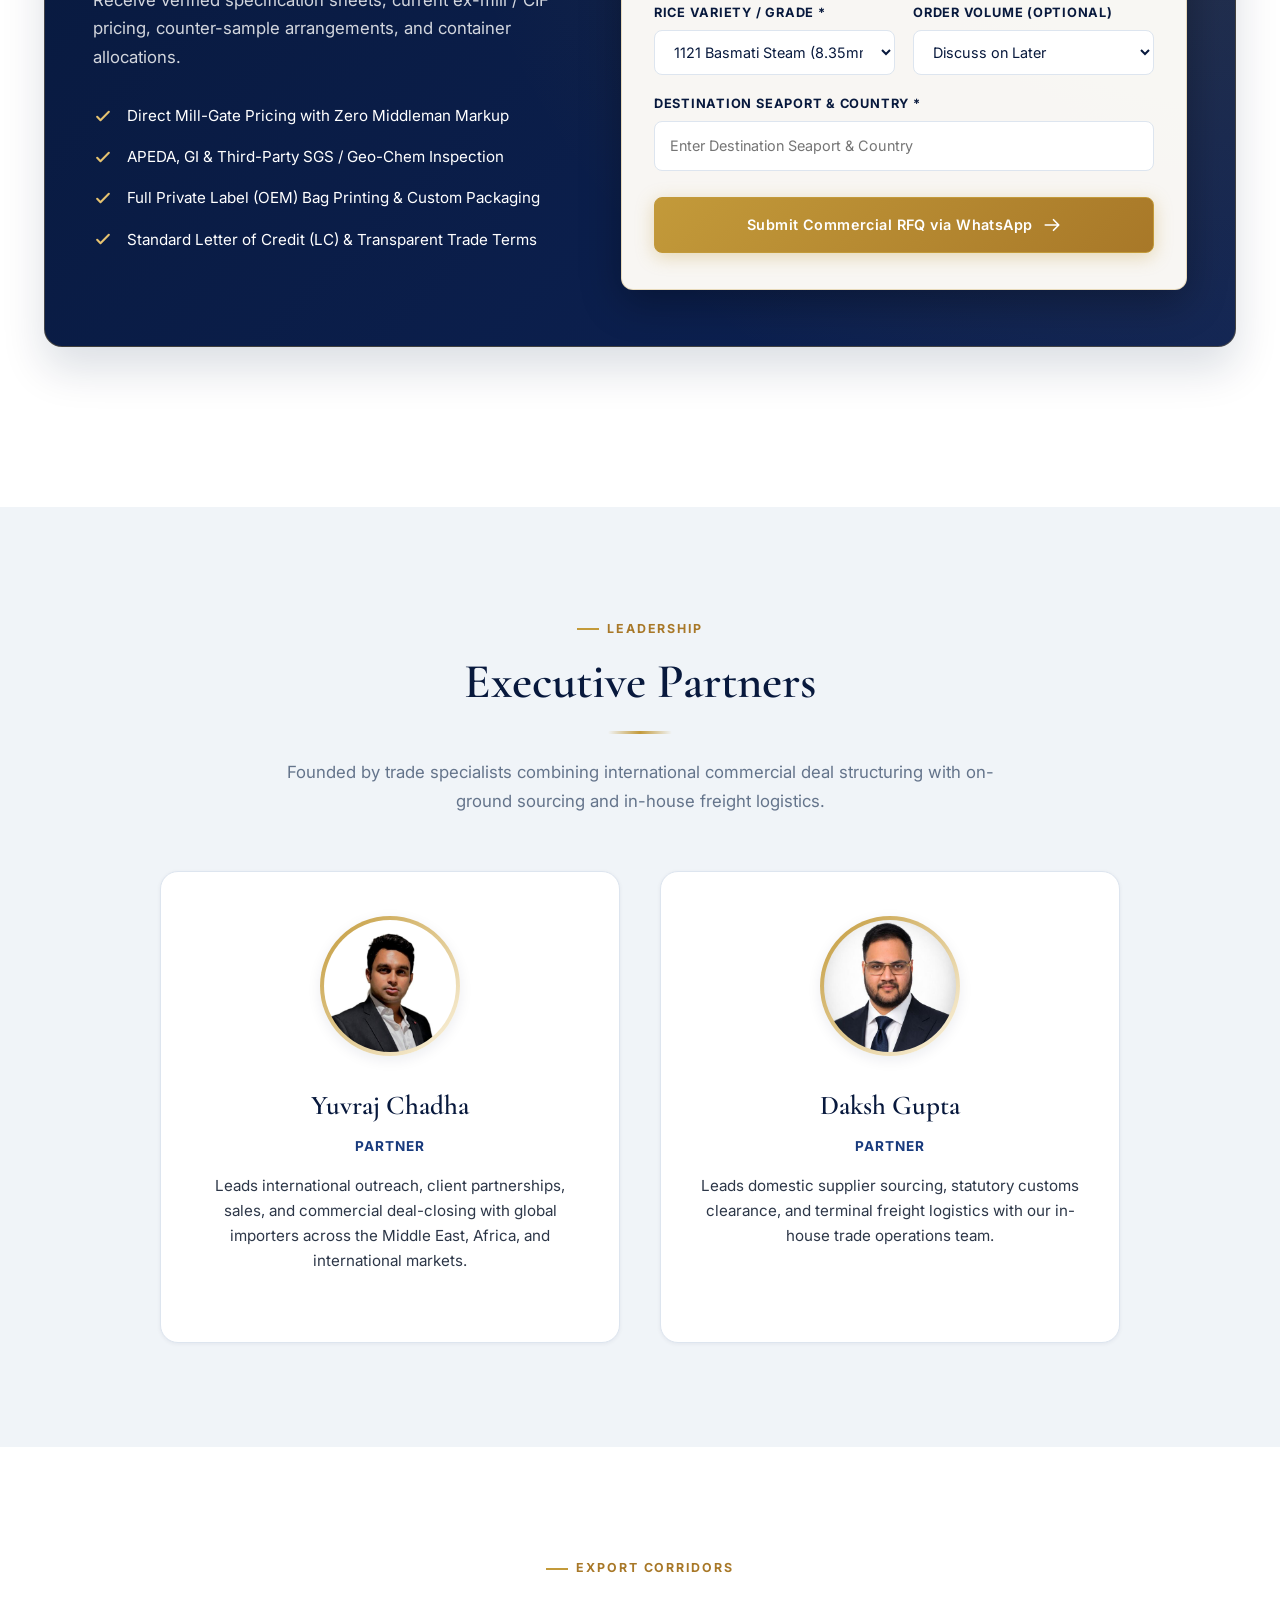
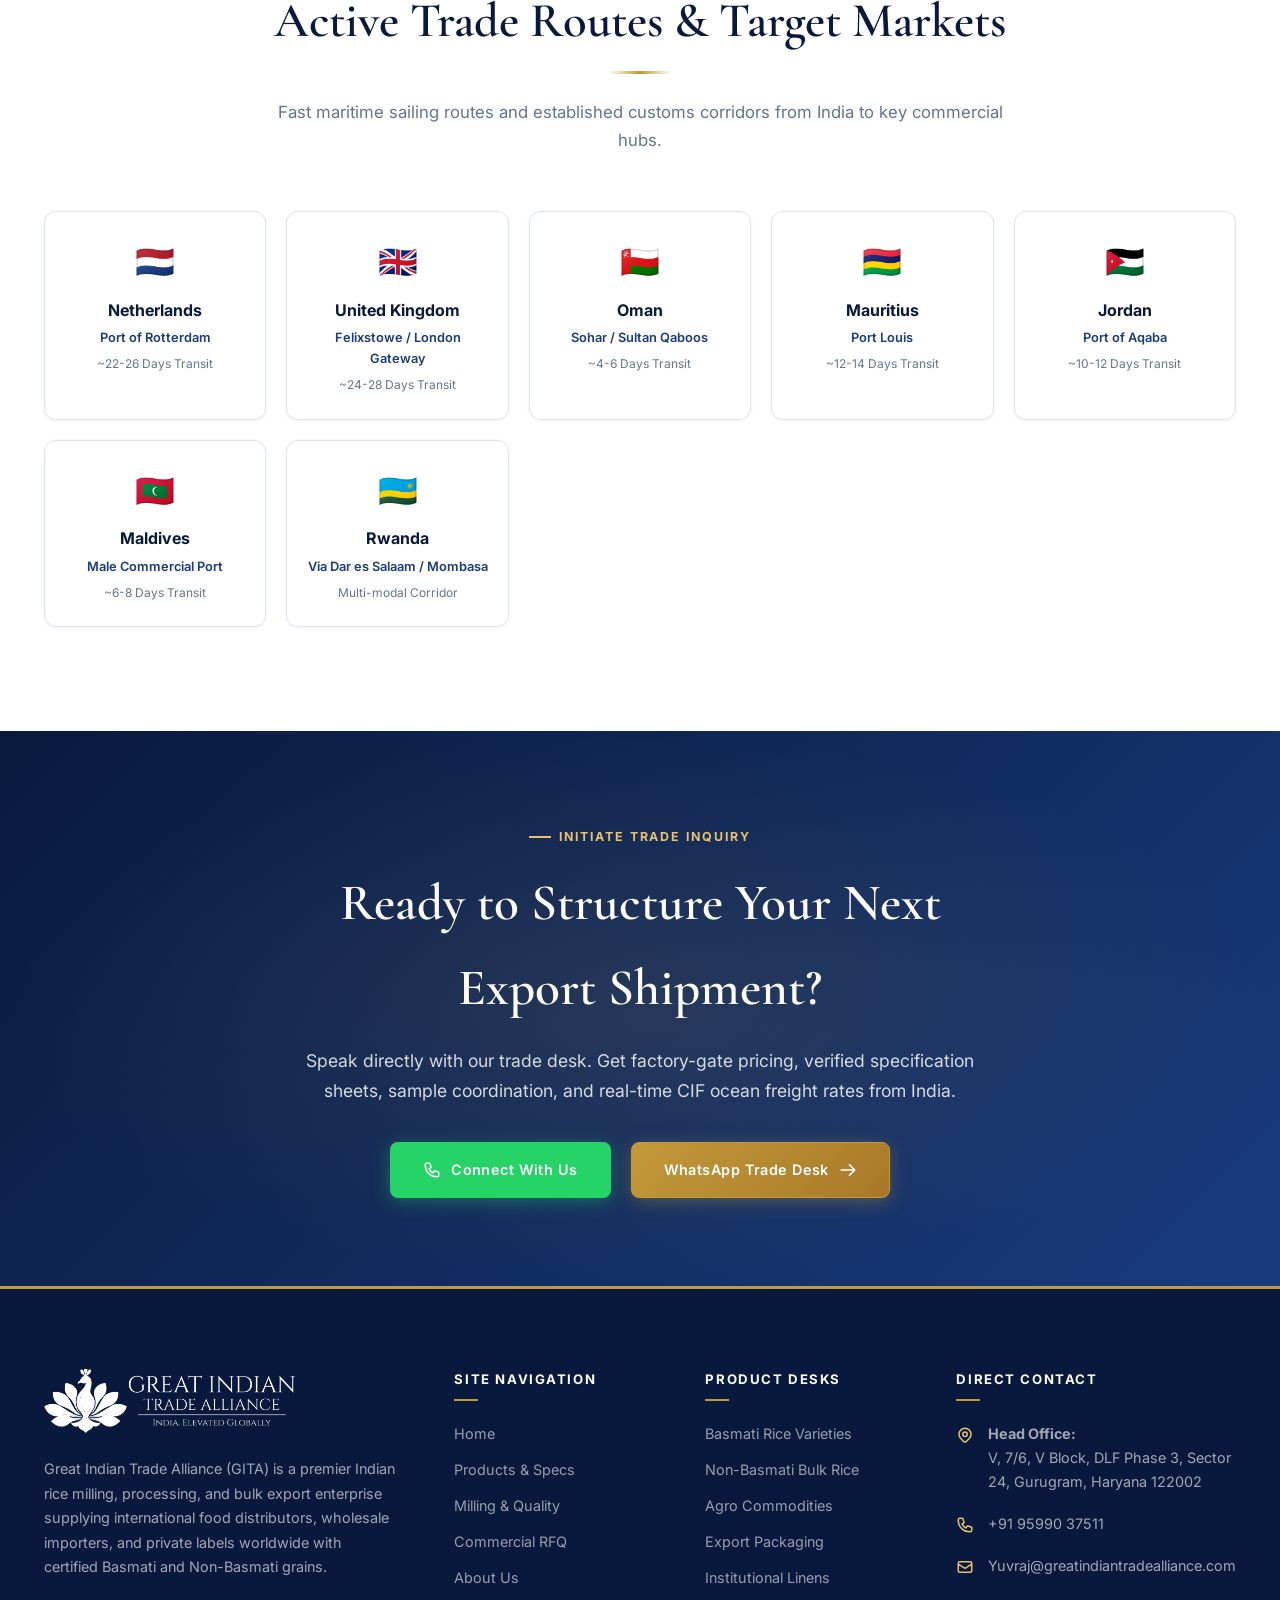
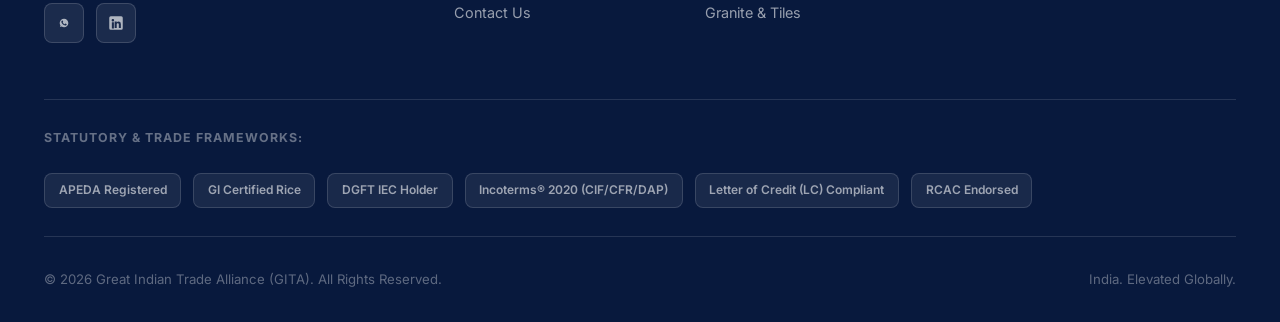
==== commit 97e4f67d: "Activate native 60fps MP4 hero background video, optimize iOS autoplay, and update deployment zip" ====
--- a/index.html
+++ b/index.html
@@ -124,8 +124,8 @@
       </div>
       <nav class="drawer-links">
         <a href="index.html" class="drawer-link active">Home</a>
-        <a href="#products-showcase" class="drawer-link">Products &amp; Specs</a>
-        <a href="#infrastructure" class="drawer-link">Milling &amp; Quality</a>
+        <a href="products.html" class="drawer-link">Products &amp; Specs</a>
+        <a href="services.html" class="drawer-link">Milling &amp; Quality</a>
         <a href="about.html" class="drawer-link">About Us</a>
         <a href="#rfq" class="drawer-link">RFQ Desk</a>
         <a href="contact.html" class="drawer-link">Contact Desk</a>
@@ -153,12 +153,12 @@
 
     <!-- Ambient Background Video (Layer 1 — sits above the fallback image) -->
     <div class="hero-video-wrap" id="heroVideoWrap" aria-hidden="true">
-      <!-- Native HTML5 Video Fallback (Zero Config Errors, Hostinger Ready) -->
-      <video id="heroBgNativeVideo" class="hero-bg-native-video" autoplay loop muted playsinline poster="images/hero-command-deck.jpg" style="display: none;">
+      <!-- Native HTML5 Video (Primary Engine: Zero Errors, Zero Controls, Ultra Smooth) -->
+      <video id="heroBgNativeVideo" class="hero-bg-native-video" autoplay loop muted playsinline webkit-playsinline preload="auto" poster="images/hero-command-deck.jpg">
         <source src="images/hero-video.mp4" type="video/mp4">
       </video>
 
-      <!-- Clean YouTube Embed Player (No Deprecated Parameters, Standards Compliant) -->
+      <!-- Clean YouTube Embed Player (Fallback) -->
       <iframe
         id="heroBgVideo"
         src="https://www.youtube.com/embed/XlwuM3cI-yU?autoplay=1&mute=1&loop=1&playlist=XlwuM3cI-yU&controls=0&rel=0&playsinline=1"
@@ -166,7 +166,8 @@
         frameborder="0"
         allow="accelerometer; autoplay; clipboard-write; encrypted-media; gyroscope; picture-in-picture; web-share"
         referrerpolicy="strict-origin-when-cross-origin"
-        tabindex="-1">
+        tabindex="-1"
+        style="display: none;">
       </iframe>
     </div>
 
--- a/css/style.css
+++ b/css/style.css
@@ -1555,33 +1555,132 @@
     margin: 0 auto 1rem auto !important;
   }
 
-  /* RFQ Form Mobile Polish */
+  /* ==========================================================================
+     DIRECT BUYER DESK (B2B COMMERCIAL RFQ) MOBILE OPTIMIZATION
+     ========================================================================== */
+  .rfq-section-wrap {
+    padding: 2rem 1rem !important;
+    margin: 1.5rem 0 !important;
+    border-radius: var(--radius-md) !important;
+    box-shadow: 0 10px 30px rgba(8, 25, 61, 0.35) !important;
+  }
+
   .rfq-grid {
-    display: grid !important;
-    grid-template-columns: 1fr !important;
-    gap: 2rem !important;
-  }
-
-  .rfq-card {
-    padding: 1.5rem 1.15rem !important;
+    display: flex !important;
+    flex-direction: column !important;
+    gap: 1.75rem !important;
+  }
+
+  .rfq-info {
+    text-align: left !important;
+    padding: 0 !important;
+  }
+
+  .rfq-info .eyebrow {
+    font-size: 0.72rem !important;
+    margin-bottom: 0.5rem !important;
+  }
+
+  .rfq-info h2 {
+    font-size: 1.65rem !important;
+    line-height: 1.25 !important;
+    margin-bottom: 0.85rem !important;
+    color: var(--white) !important;
+  }
+
+  .rfq-info p {
+    font-size: 0.92rem !important;
+    line-height: 1.55 !important;
+    margin-bottom: 1.35rem !important;
+    color: rgba(255, 255, 255, 0.86) !important;
+  }
+
+  .rfq-highlights {
+    display: flex !important;
+    flex-direction: column !important;
+    gap: 0.75rem !important;
+    margin-bottom: 0.5rem !important;
+  }
+
+  .rfq-highlight-item {
+    display: flex !important;
+    align-items: flex-start !important;
+    gap: 0.75rem !important;
+    font-size: 0.85rem !important;
+    line-height: 1.45 !important;
+    color: var(--white) !important;
+  }
+
+  .rfq-highlight-item svg {
+    width: 18px !important;
+    height: 18px !important;
+    margin-top: 2px !important;
+    flex-shrink: 0 !important;
+    color: var(--gold-400) !important;
+  }
+
+  /* Form Card on Mobile */
+  .rfq-form-box {
+    padding: 1.35rem 1rem !important;
+    border-radius: var(--radius-sm) !important;
+    background: #FFFFFF !important;
+    box-shadow: 0 8px 24px rgba(0, 0, 0, 0.22) !important;
     box-sizing: border-box !important;
   }
 
+  .rfq-form-box h3 {
+    font-size: 1.35rem !important;
+    line-height: 1.25 !important;
+    margin-bottom: 0.35rem !important;
+    color: var(--navy-900) !important;
+  }
+
+  .rfq-form-box p {
+    font-size: 0.82rem !important;
+    line-height: 1.5 !important;
+    margin-bottom: 1.25rem !important;
+    color: var(--text-muted) !important;
+  }
+
   .rfq-form-grid {
-    display: grid !important;
-    grid-template-columns: 1fr !important;
-    gap: 0.95rem !important;
-  }
-
-  .form-group label {
-    font-size: 0.82rem !important;
-  }
-
-  .form-control {
-    padding: 0.75rem 0.9rem !important;
-    font-size: 16px !important;
+    display: flex !important;
+    flex-direction: column !important;
+    gap: 0.9rem !important;
+  }
+
+  .form-label {
+    font-size: 0.75rem !important;
+    margin-bottom: 0.35rem !important;
+    font-weight: 700 !important;
+    color: var(--navy-900) !important;
+    display: block !important;
+  }
+
+  .form-input,
+  .form-select,
+  .form-textarea {
+    font-size: 16px !important; /* Prevents iOS auto-zoom on input focus */
     min-height: 48px !important;
+    padding: 0.75rem 0.85rem !important;
+    border-radius: 6px !important;
+    border: 1px solid var(--border-light) !important;
     width: 100% !important;
+    box-sizing: border-box !important;
+    background: #FFFFFF !important;
+    color: var(--navy-900) !important;
+  }
+
+  .form-group-full {
+    width: 100% !important;
+  }
+
+  .rfq-form-grid button[type="submit"] {
+    min-height: 50px !important;
+    width: 100% !important;
+    font-size: 0.92rem !important;
+    padding: 0.85rem 1rem !important;
+    border-radius: 6px !important;
+    justify-content: center !important;
     box-sizing: border-box !important;
   }
 
